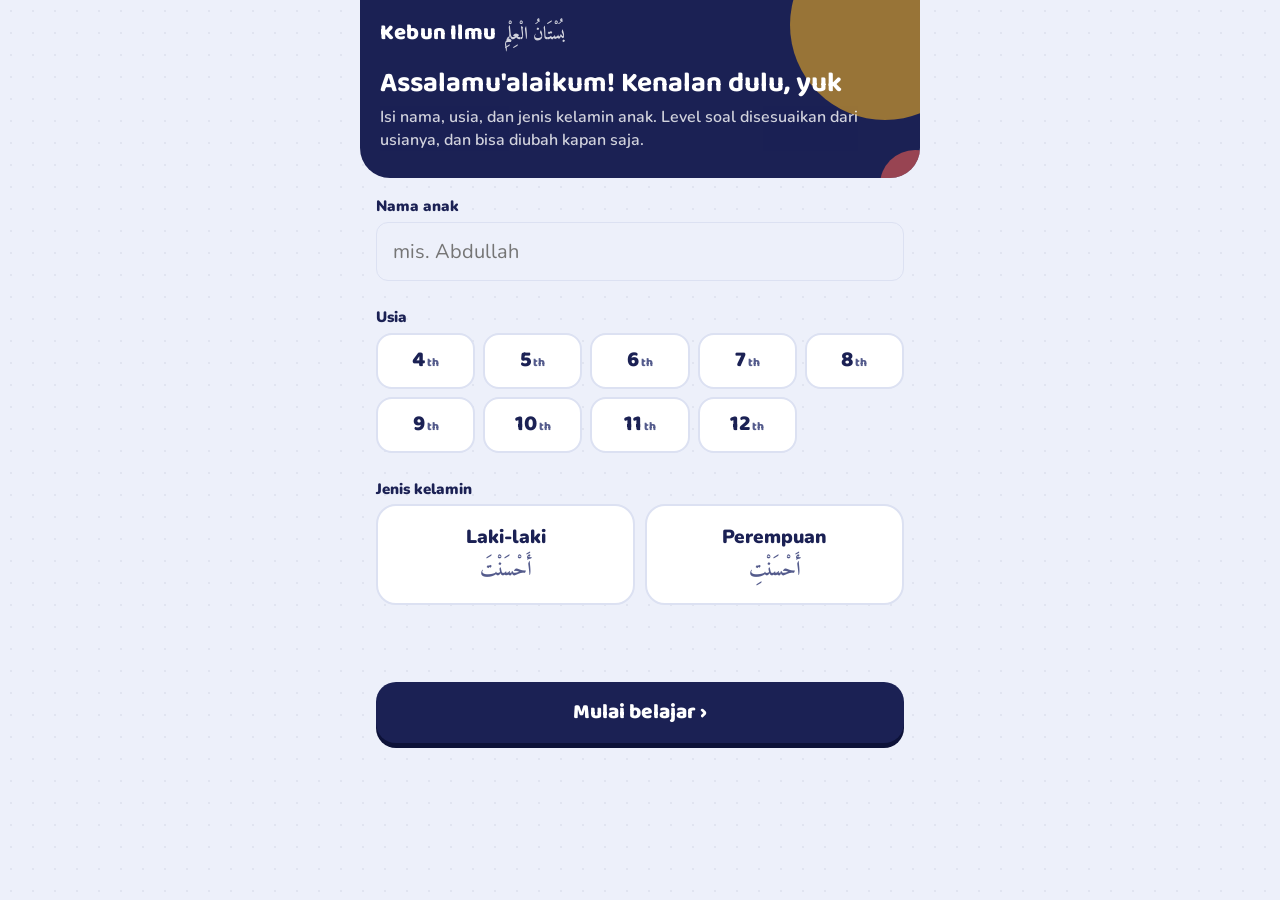
==== index.html @ b8f5695a "Panduan pasang aplikasi untuk pengunjung baru + tombol di beranda Co-Authored-By: Claude Opus 5.5 <n" ====
<!DOCTYPE html>
<html lang="id">
<head>
<meta charset="utf-8">
<meta name="viewport" content="width=device-width, initial-scale=1, viewport-fit=cover">
<title>Kebun Ilmu</title>
<meta name="theme-color" content="#1B2154">
<meta name="apple-mobile-web-app-capable" content="yes">
<meta name="mobile-web-app-capable" content="yes">
<meta name="apple-mobile-web-app-status-bar-style" content="black-translucent">
<meta name="apple-mobile-web-app-title" content="Kebun Ilmu">
<link rel="manifest" href="manifest.webmanifest">
<link rel="apple-touch-icon" href="icons/apple-touch-icon.png">
<link rel="icon" type="image/png" href="icons/icon-192.png">
<link rel="preconnect" href="https://fonts.googleapis.com">
<link rel="preconnect" href="https://fonts.gstatic.com" crossorigin>
<link href="https://fonts.googleapis.com/css2?family=Baloo+2:wght@600;700;800&family=Nunito:wght@500;700;800;900&display=swap" rel="stylesheet">
<link rel="preload" href="fonts/Amiri-Regular.ttf" as="font" type="font/ttf" crossorigin>
<link rel="preload" href="fonts/Amiri-Bold.ttf" as="font" type="font/ttf" crossorigin>
<style>@font-face{font-family:'Amiri';src:url('fonts/Amiri-Regular.ttf') format('truetype');font-weight:400;font-style:normal;font-display:swap}
@font-face{font-family:'Amiri';src:url('fonts/Amiri-Bold.ttf') format('truetype');font-weight:700;font-style:normal;font-display:swap}</style>
<style>

/* Arah desain: papan main malam-biru dengan kartu modul berwarna tegas; rapi, berani, tidak kekanak-kanakan berlebihan. */
:root {
  --ink: #1B2154;
  --ink-2: #545B8C;
  --bg: #EDF0FA;
  --card: #FFFFFF;
  --line: #DCE1F2;
  --sun: #FFB81F;
  --coral: #FF6150;
  --sky: #2B7BEF;
  --violet: #6F55F2;
  --pink: #EC4B8C;
  --orange: #FF8A2A;
  --navy: #2C347A;
  --ok: #2B7BEF;
  --ok-bg: #E4EEFF;
  --no: #FF6150;
  --no-bg: #FFE9E6;
  --display: 'Baloo 2', 'Nunito', system-ui, -apple-system, 'Segoe UI', sans-serif;
  --body: 'Nunito', system-ui, -apple-system, 'Segoe UI', sans-serif;
  --arab: 'Amiri', 'Traditional Arabic', 'Scheherazade New', serif;
  color-scheme: light;
}
* { box-sizing: border-box; -webkit-tap-highlight-color: transparent; }
html, body { height: 100%; margin: 0; }
body {
  background: var(--bg);
  background-image: radial-gradient(rgba(27,33,84,.06) 1.2px, transparent 1.2px);
  background-size: 22px 22px;
  color: var(--ink); font-family: var(--body); font-size: 16px; line-height: 1.45;
}
button { font: inherit; color: inherit; cursor: pointer; border: 0; background: none; }
button:focus-visible, input:focus-visible, select:focus-visible, textarea:focus-visible { outline: 3px solid var(--sun); outline-offset: 2px; }
.ar { font-family: var(--arab); direction: rtl; unicode-bidi: isolate; }
#app { max-width: 560px; margin: 0 auto; min-height: 100%; padding-bottom: calc(28px + env(safe-area-inset-bottom)); }
h1, h2, h3 { font-family: var(--display); line-height: 1.1; margin: 0; text-wrap: balance; }

/* ---------- Top / home ---------- */
.top {
  position: relative; overflow: hidden; color: #fff;
  background: var(--ink); border-radius: 0 0 30px 30px;
  padding: calc(18px + env(safe-area-inset-top)) 20px 22px;
}
.top::before, .top::after { content: ''; position: absolute; border-radius: 50%; pointer-events: none; }
.top::before { width: 190px; height: 190px; right: -60px; top: -70px; background: var(--sun); opacity: .95; }
.top::after { width: 90px; height: 90px; right: 92px; top: 58px; background: var(--coral); opacity: .9; }
.top > * { position: relative; z-index: 1; }
.brand { display: flex; align-items: center; justify-content: space-between; gap: 12px; }
.brand-name { font-family: var(--display); font-weight: 800; font-size: 22px; letter-spacing: .2px; display: flex; align-items: baseline; gap: 8px; }
.brand-name .ar { font-size: 18px; font-weight: 700; opacity: .8; }
.icon-btn { width: 42px; height: 42px; border-radius: 14px; background: rgba(255,255,255,.14); display: grid; place-items: center; font-size: 20px; }
.hello { margin-top: 18px; display: flex; align-items: flex-end; justify-content: space-between; gap: 12px; }
.hello small { display: block; font-weight: 700; opacity: .75; font-size: 14px; }
.hello .who { font-family: var(--display); font-weight: 800; font-size: 30px; display: flex; align-items: center; gap: 8px; text-align: left; }
.hello .who span.chev { font-size: 16px; opacity: .6; }
.cups { background: #fff; color: var(--ink); border-radius: 18px; padding: 8px 14px; font-family: var(--display); font-weight: 800; font-size: 22px; display: flex; align-items: center; gap: 6px; box-shadow: 0 4px 0 rgba(0,0,0,.18); font-variant-numeric: tabular-nums; }

.section { padding: 18px 16px 0; }
.section-h { display: flex; justify-content: space-between; align-items: baseline; margin: 0 4px 10px; }
.section-h h2 { font-size: 20px; }
.section-h small { color: var(--ink-2); font-weight: 700; }

.levels { display: grid; grid-template-columns: repeat(5, 1fr); gap: 6px; background: var(--card); padding: 6px; border-radius: 20px; border: 1px solid var(--line); }
.lv { border-radius: 15px; padding: 8px 2px 7px; text-align: center; color: var(--ink-2); }
.lv b { display: block; font-family: var(--display); font-size: 22px; line-height: 1; color: var(--ink); }
.lv span { font-size: 10.5px; font-weight: 800; line-height: 1.15; display: block; margin-top: 3px; }
.lv[aria-pressed="true"] { background: var(--ink); color: #fff; box-shadow: 0 3px 0 #0d1238; }
.lv[aria-pressed="true"] b { color: var(--sun); }
.lv:disabled { opacity: .45; cursor: not-allowed; }
.lv-note { margin: 8px 6px 0; font-size: 13.5px; color: var(--ink-2); font-weight: 700; }

.mods { display: grid; grid-template-columns: 1fr 1fr; gap: 12px; }
.mod {
  position: relative; overflow: hidden; text-align: left; color: #fff;
  border-radius: 24px; padding: 14px 14px 13px; min-height: 152px;
  display: flex; flex-direction: column; justify-content: space-between; gap: 10px;
  background: var(--c); box-shadow: 0 5px 0 var(--cd);
  transition: transform .12s ease;
}
.mod:active { transform: translateY(3px); box-shadow: 0 2px 0 var(--cd); }
.mod::after { content: ''; position: absolute; width: 120px; height: 120px; border-radius: 50%; right: -42px; bottom: -48px; background: rgba(255,255,255,.13); }
.mod.wide { grid-column: 1 / -1; min-height: 120px; flex-direction: row; align-items: center; }
.glyph { width: 54px; height: 54px; border-radius: 17px; background: rgba(255,255,255,.2); display: grid; place-items: center; font-family: var(--display); font-weight: 800; font-size: 22px; flex: none; }
.glyph.ar { font-family: var(--arab); font-size: 26px; font-weight: 700; padding-top: 4px; }
.dots4 { display: grid; grid-template-columns: 1fr 1fr; gap: 4px; }
.dots4 i { width: 14px; height: 14px; border-radius: 50%; display: block; border: 2px solid rgba(255,255,255,.9); }
.mod h3 { font-size: 20px; }
.mod .sub { font-family: var(--arab); font-size: 17px; opacity: .9; direction: rtl; text-align: left; margin-top: 1px; }
.mod .meta { font-size: 12.5px; font-weight: 800; opacity: .9; margin-top: 4px; }
.mod.dark { color: var(--ink); }
.mod.dark .glyph { background: rgba(27,33,84,.12); }
.mod.dark::after { background: rgba(255,255,255,.25); }

/* ---------- Module page ---------- */
.band { color: #fff; background: var(--c); border-radius: 0 0 30px 30px; padding: calc(14px + env(safe-area-inset-top)) 16px 18px; position: relative; overflow: hidden; }
.band.dark { color: var(--ink); }
.band::after { content: ''; position: absolute; width: 170px; height: 170px; border-radius: 50%; right: -50px; top: -60px; background: rgba(255,255,255,.16); }
.band > * { position: relative; z-index: 1; }
.band-row { display: flex; align-items: center; gap: 12px; }
.back { width: 42px; height: 42px; border-radius: 14px; background: rgba(255,255,255,.22); font-size: 22px; display: grid; place-items: center; font-weight: 900; }
.band h1 { font-size: 28px; }
.band .ar { font-size: 20px; opacity: .9; }
.chip { display: inline-flex; align-items: center; gap: 6px; padding: 5px 11px; border-radius: 99px; background: rgba(255,255,255,.22); font-weight: 800; font-size: 13px; margin-top: 10px; }

.tabs { display: grid; grid-template-columns: 1fr 1fr; gap: 6px; background: var(--card); border: 1px solid var(--line); border-radius: 18px; padding: 5px; margin: 16px 16px 0; }
.tabs.three { grid-template-columns: repeat(3, 1fr); margin: 0 0 12px; }
.tab { padding: 10px; border-radius: 13px; font-weight: 900; color: var(--ink-2); font-size: 15px; }
.tab[aria-selected="true"] { background: var(--ink); color: #fff; }
.tabs.three .tab { font-size: 13px; padding: 9px 4px; }

/* challenge path */
.path { position: relative; padding: 18px 16px 6px; display: flex; flex-direction: column; gap: 4px; }
.node-row { display: flex; }
.node-row:nth-child(odd) { justify-content: flex-start; padding-left: 14%; }
.node-row:nth-child(even) { justify-content: flex-end; padding-right: 14%; }
.node { display: flex; flex-direction: column; align-items: center; gap: 4px; width: 128px; }
.node .disc {
  width: 84px; height: 84px; border-radius: 50%; display: grid; place-items: center;
  background: var(--c); color: #fff; font-family: var(--display); font-weight: 800; font-size: 32px;
  box-shadow: 0 6px 0 var(--cd), inset 0 -6px 0 rgba(0,0,0,.08);
}
.node.done .disc { background: var(--sun); color: var(--ink); box-shadow: 0 6px 0 #C98A00; }
.node.lock .disc { background: #CBD1E6; box-shadow: 0 6px 0 #A9B0CB; color: #fff; font-size: 26px; }
.node .lbl { font-weight: 900; font-size: 14px; }
.node .st { font-size: 15px; letter-spacing: 1px; color: #C9CFE3; }
.node .st b { color: var(--sun); font-weight: 400; }
.node:not(.lock):active .disc { transform: translateY(4px); box-shadow: 0 2px 0 var(--cd); }

/* learn cards */
.learn { padding: 16px; display: grid; gap: 12px; }
.lcard { background: var(--card); border: 1px solid var(--line); border-radius: 22px; padding: 16px; }
.lcard h3 { font-size: 19px; display: flex; justify-content: space-between; gap: 10px; align-items: baseline; }
.lcard h3 .ar { font-size: 20px; color: var(--ink-2); font-weight: 700; }
.lcard p { margin: 8px 0 0; color: #343B6E; }
.ex { display: grid; gap: 8px; margin-top: 12px; }
.ex-row { display: flex; align-items: center; gap: 12px; background: var(--bg); border-radius: 14px; padding: 8px 12px; }
.ex-row .ar { font-size: 26px; min-width: 96px; text-align: center; line-height: 1.5; }
.ex-row span { font-size: 14px; font-weight: 700; color: #343B6E; }
.wgrid { display: grid; grid-template-columns: repeat(auto-fill, minmax(150px, 1fr)); gap: 10px; }
.wcard { background: var(--card); border: 1px solid var(--line); border-radius: 18px; padding: 12px; text-align: center; display: grid; gap: 2px; }
.wcard .em { font-size: 34px; line-height: 1.2; }
.wcard .ar { font-size: 28px; line-height: 1.5; }
.wcard .lt { font-size: 13px; color: var(--ink-2); font-weight: 700; font-style: italic; }
.wcard .id { font-weight: 800; }
.alpha { display: grid; grid-template-columns: repeat(6, 1fr); gap: 8px; }
.alpha button { aspect-ratio: 1; border-radius: 16px; background: var(--card); border: 1px solid var(--line); font-family: var(--display); font-weight: 800; font-size: 26px; box-shadow: 0 3px 0 var(--line); }
.alpha button small { display: block; font-size: 14px; color: var(--ink-2); margin-top: -8px; }
.swgrid { display: grid; grid-template-columns: repeat(auto-fill, minmax(100px, 1fr)); gap: 10px; }
.sw { background: var(--card); border: 1px solid var(--line); border-radius: 18px; padding: 10px; text-align: center; }
.sw i { display: block; height: 52px; border-radius: 12px; border: 1px solid rgba(0,0,0,.12); margin-bottom: 6px; }
.sw b { display: block; font-size: 14px; }
.sw .ar { font-size: 20px; display: block; }
.times { display: flex; flex-wrap: wrap; gap: 6px; margin-bottom: 12px; }
.times button { width: 44px; height: 44px; border-radius: 12px; background: var(--card); border: 1px solid var(--line); font-weight: 900; }
.times button[aria-pressed="true"] { background: var(--ink); color: #fff; }
.ttable { display: grid; grid-template-columns: 1fr 1fr; gap: 8px; font-family: var(--display); font-weight: 700; font-size: 20px; font-variant-numeric: tabular-nums; }
.ttable div { background: var(--card); border: 1px solid var(--line); border-radius: 14px; padding: 8px 12px; }
.doa { background: var(--card); border: 1px solid var(--line); border-radius: 22px; padding: 16px; }
.doa-h { display: flex; justify-content: space-between; align-items: center; gap: 10px; }
.doa-h b { font-family: var(--display); font-size: 18px; }
.doa-h .kali { background: var(--ink); color: var(--sun); border-radius: 99px; padding: 2px 10px; font-weight: 900; font-size: 13px; white-space: nowrap; }
.doa .ar { font-size: 27px; line-height: 1.9; margin: 10px 0 6px; text-align: right; }
.doa p { margin: 0; color: #343B6E; font-size: 14.5px; }
.say { width: 38px; height: 38px; border-radius: 12px; background: var(--bg); font-size: 18px; flex: none; }

/* ---------- Play ---------- */
.play { min-height: 100%; display: flex; flex-direction: column; padding: calc(12px + env(safe-area-inset-top)) 16px 20px; gap: 14px; }
.playbar { display: flex; align-items: center; gap: 10px; }
.x { width: 40px; height: 40px; border-radius: 13px; background: var(--card); border: 1px solid var(--line); font-weight: 900; font-size: 18px; flex: none; }
.prog { flex: 1; display: flex; gap: 4px; }
.prog i { flex: 1; height: 12px; border-radius: 99px; background: #D5DBEE; }
.prog i.ok { background: var(--sky); }
.prog i.no { background: var(--coral); }
.prog i.now { background: var(--ink); }
.pcups { font-family: var(--display); font-weight: 800; font-size: 19px; display: flex; gap: 4px; align-items: center; font-variant-numeric: tabular-nums; }
.qcard { background: var(--card); border-radius: 28px; border: 1px solid var(--line); padding: 20px 16px 22px; text-align: center; box-shadow: 0 6px 0 var(--line); position: relative; }
.qlabel { font-weight: 900; color: var(--ink-2); font-size: 15px; letter-spacing: .2px; }
.qtext { font-family: var(--display); font-weight: 700; font-size: 23px; margin-top: 6px; text-wrap: balance; line-height: 1.25; }
.qemoji { font-size: 76px; line-height: 1.15; margin-top: 4px; }
.qemoji.row { font-size: 40px; letter-spacing: 2px; line-height: 1.35; word-break: break-word; }
.qar { font-family: var(--arab); direction: rtl; font-size: 40px; line-height: 1.75; margin-top: 4px; }
.qar.long { font-size: 28px; line-height: 1.95; }
.qar mark { background: #FFE6A3; color: inherit; border-radius: 8px; padding: 0 6px; }
.qsub { color: var(--ink-2); font-weight: 800; font-style: italic; }
.qbig { font-family: var(--display); font-weight: 800; font-size: 46px; line-height: 1.1; margin-top: 6px; font-variant-numeric: tabular-nums; }
.blank { display: inline-block; min-width: 64px; border-bottom: 4px dashed var(--sky); color: var(--sky); margin: 0 4px; line-height: 1; }
.swatch-big { width: 120px; height: 120px; border-radius: 30px; margin: 10px auto 0; border: 1px solid rgba(0,0,0,.15); box-shadow: inset 0 -8px 0 rgba(0,0,0,.08); }
.mix { display: flex; align-items: center; justify-content: center; gap: 10px; margin-top: 10px; font-family: var(--display); font-weight: 800; font-size: 34px; }
.mix i { width: 74px; height: 74px; border-radius: 22px; display: block; border: 1px solid rgba(0,0,0,.15); }
.speak { position: absolute; top: 12px; right: 12px; width: 44px; height: 44px; border-radius: 14px; background: var(--ok-bg); font-size: 20px; }

.answers { display: grid; grid-template-columns: 1fr 1fr; gap: 10px; }
.answers.one { grid-template-columns: 1fr; }
.opt {
  background: var(--card); border: 2px solid var(--line); border-radius: 20px; padding: 14px 10px; min-height: 66px;
  font-weight: 900; font-size: 18px; box-shadow: 0 4px 0 var(--line); line-height: 1.25;
  transition: transform .08s ease;
}
.opt:active:not(:disabled) { transform: translateY(3px); box-shadow: 0 1px 0 var(--line); }
.opt.ar { font-family: var(--arab); font-weight: 700; font-size: 27px; padding: 8px 10px; line-height: 1.7; }
.opt.ar.long { font-size: 21px; }
.opt .osub { display: block; font-family: var(--body); font-size: 13px; color: var(--ink-2); font-style: italic; direction: ltr; font-weight: 700; }
.opt.emo { font-size: 46px; padding: 10px; }
.opt.big { font-family: var(--display); font-size: 30px; font-weight: 800; }
.opt.letter { font-family: var(--display); font-size: 38px; font-weight: 800; }
.opt.swatch { min-height: 92px; border-width: 3px; }
.opt.right { border-color: var(--ok); background: var(--ok-bg); box-shadow: 0 4px 0 var(--ok); }
.opt.wrong { border-color: var(--no); background: var(--no-bg); box-shadow: 0 4px 0 var(--no); animation: shake .35s; }
.opt.swatch.right { box-shadow: 0 0 0 4px var(--ok-bg), 0 4px 0 var(--ok); }
.opt.swatch.wrong { box-shadow: 0 0 0 4px var(--no-bg), 0 4px 0 var(--no); }
.opt:disabled { cursor: default; }
.tf { display: grid; grid-template-columns: 1fr 1fr; gap: 12px; }
.tfb { border-radius: 24px; padding: 18px 10px; font-family: var(--display); font-weight: 800; font-size: 24px; color: #fff; display: grid; gap: 2px; justify-items: center; }
.tfb span { font-size: 38px; line-height: 1; }
.tfb.yes { background: var(--sky); box-shadow: 0 6px 0 #1757B5; }
.tfb.nope { background: var(--coral); box-shadow: 0 6px 0 #C93A2C; }
.tfb:active:not(:disabled) { transform: translateY(4px); box-shadow: none; }
.tfb.dim { opacity: .35; }

.boxes { display: flex; justify-content: center; gap: 6px; flex-wrap: wrap; margin-top: 14px; }
.box { width: 46px; height: 56px; border-radius: 14px; display: grid; place-items: center; font-family: var(--display); font-weight: 800; font-size: 30px; background: var(--bg); border: 2px solid var(--line); }
.box.blank-b { background: #fff; border: 3px dashed var(--sky); color: var(--sky); }
.box.filled { border-style: solid; background: var(--ok-bg); }
.box.okb { background: var(--ok-bg); border: 3px solid var(--ok); color: var(--ink); }
.box.nob { background: var(--no-bg); border: 3px solid var(--no); color: var(--ink); }
.pool { display: flex; flex-wrap: wrap; justify-content: center; gap: 10px; }
.tile { width: 58px; height: 62px; border-radius: 18px; background: var(--card); border: 2px solid var(--line); box-shadow: 0 4px 0 var(--line); font-family: var(--display); font-weight: 800; font-size: 30px; }
.tile:disabled { opacity: .25; box-shadow: none; transform: translateY(4px); }
.undo { margin: 4px auto 0; display: block; font-weight: 900; color: var(--ink-2); padding: 8px 14px; }
.box-small .box { width: 38px; height: 48px; font-size: 25px; }

/* feedback sheet */
#sheet { position: fixed; inset: 0; pointer-events: none; z-index: 20; display: flex; align-items: flex-end; justify-content: center; }
#sheet.on { pointer-events: auto; background: rgba(27,33,84,.28); }
.fb { width: 100%; max-width: 560px; border-radius: 30px 30px 0 0; padding: 22px 20px calc(20px + env(safe-area-inset-bottom)); text-align: center; animation: up .22s ease-out; }
.fb.ok { background: #fff; border-top: 6px solid var(--sky); }
.fb.no { background: #fff; border-top: 6px solid var(--coral); }
.fb-icons { display: flex; justify-content: center; gap: 14px; font-size: 64px; line-height: 1; height: 72px; }
.fb-icons span { display: inline-block; animation: pop .5s cubic-bezier(.3,1.6,.5,1) both; }
.fb-icons span + span { animation-delay: .1s; }
.fb-t { font-family: var(--display); font-weight: 800; font-size: 28px; margin-top: 8px; }
.fb.ok .fb-t { color: var(--sky); }
.fb.no .fb-t { color: var(--coral); }
.fb-s { font-weight: 800; color: var(--ink-2); margin-top: 2px; }
.fb-ans { margin: 10px auto 0; display: inline-block; background: var(--ok-bg); border-radius: 16px; padding: 8px 16px; font-weight: 900; font-size: 20px; }
.fb-ans.ar { font-family: var(--arab); font-size: 28px; line-height: 1.7; }
.fb-ans i.swc { display: inline-block; width: 26px; height: 26px; border-radius: 8px; vertical-align: middle; margin-right: 6px; border: 1px solid rgba(0,0,0,.15); }
.btn { display: block; width: 100%; border-radius: 20px; padding: 15px; font-family: var(--display); font-weight: 800; font-size: 21px; margin-top: 16px; }
.btn.primary { background: var(--ink); color: #fff; box-shadow: 0 5px 0 #0d1238; }
.btn.sun { background: var(--sun); color: var(--ink); box-shadow: 0 5px 0 #C98A00; }
.btn.ghost { background: var(--card); border: 2px solid var(--line); box-shadow: 0 4px 0 var(--line); }
.btn:active { transform: translateY(3px); box-shadow: none; }
.fb.list { max-height: 80vh; overflow: auto; text-align: left; }

/* result */
.result { padding: calc(30px + env(safe-area-inset-top)) 20px 20px; text-align: center; }
.trophy { font-size: 110px; line-height: 1; animation: pop .6s cubic-bezier(.3,1.6,.5,1) both; }
.result h1 { font-size: 34px; margin-top: 10px; }
.stars { font-size: 44px; letter-spacing: 6px; margin-top: 8px; color: #D2D7E8; }
.stars b { color: var(--sun); font-weight: 400; }
.rstats { display: grid; grid-template-columns: 1fr 1fr; gap: 10px; margin-top: 16px; }
.rstat { background: var(--card); border: 1px solid var(--line); border-radius: 20px; padding: 12px; }
.rstat b { display: block; font-family: var(--display); font-size: 32px; line-height: 1.1; font-variant-numeric: tabular-nums; }
.rstat span { font-weight: 800; color: var(--ink-2); font-size: 13.5px; }

/* parent */
.pin { padding: calc(30px + env(safe-area-inset-top)) 24px; text-align: center; }
.pin h1 { font-size: 28px; }
.pin p { color: var(--ink-2); font-weight: 700; margin: 6px 0 0; }
.pin-dots { display: flex; justify-content: center; gap: 14px; margin: 22px 0; }
.pin-dots i { width: 18px; height: 18px; border-radius: 50%; background: #D5DBEE; }
.pin-dots i.f { background: var(--ink); }
.pin-dots.err i { background: var(--coral); animation: shake .35s; }
.keypad { display: grid; grid-template-columns: repeat(3, 1fr); gap: 12px; max-width: 300px; margin: 0 auto; }
.keypad button { height: 64px; border-radius: 20px; background: var(--card); border: 1px solid var(--line); box-shadow: 0 4px 0 var(--line); font-family: var(--display); font-weight: 800; font-size: 26px; }
.panel { background: var(--card); border: 1px solid var(--line); border-radius: 22px; padding: 16px; margin: 0 16px 14px; }
.panel h2 { font-size: 19px; margin-bottom: 4px; }
.panel .hint { color: var(--ink-2); font-size: 14px; font-weight: 600; margin: 0 0 10px; }
.row { display: flex; align-items: center; gap: 10px; padding: 10px 0; border-top: 1px solid var(--line); flex-wrap: wrap; }
.row:first-of-type { border-top: 0; }
.row .grow { flex: 1; min-width: 120px; }
.field { display: grid; gap: 4px; margin-bottom: 10px; }
.field label { font-weight: 800; font-size: 14px; }
input[type="text"], input[type="password"], select, textarea {
  width: 100%; font: inherit; color: var(--ink); background: var(--bg); border: 1.5px solid var(--line); border-radius: 12px; padding: 10px 12px;
}
textarea { min-height: 80px; resize: vertical; }
textarea.ar, input.ar { font-family: var(--arab); font-size: 22px; line-height: 1.7; }
.switch { display: flex; align-items: center; justify-content: space-between; gap: 12px; padding: 10px 0; border-top: 1px solid var(--line); font-weight: 800; }
.switch:first-of-type { border-top: 0; }
.switch input { width: 22px; height: 22px; accent-color: var(--ink); }
.sbtn { border-radius: 12px; padding: 9px 14px; font-weight: 900; background: var(--ink); color: #fff; font-size: 14px; }
.sbtn.light { background: var(--bg); color: var(--ink); border: 1px solid var(--line); }
.sbtn.danger { background: var(--no-bg); color: #B4271A; }
.seg { display: flex; gap: 6px; }
.seg button { padding: 8px 12px; border-radius: 12px; background: var(--bg); border: 1px solid var(--line); font-weight: 900; }
.seg button[aria-pressed="true"] { background: var(--ink); color: #fff; }
.ptable { width: 100%; border-collapse: collapse; font-size: 14px; }
.ptable th, .ptable td { text-align: left; padding: 7px 4px; border-top: 1px solid var(--line); }
.ptable th { font-size: 12.5px; color: var(--ink-2); }
.ptable td.n { text-align: right; font-variant-numeric: tabular-nums; font-weight: 800; }
.tag { font-size: 11.5px; font-weight: 900; padding: 2px 8px; border-radius: 99px; background: #FFF1CC; color: #7A5300; }
.toast { position: fixed; left: 50%; bottom: calc(24px + env(safe-area-inset-bottom)); transform: translateX(-50%); background: var(--ink); color: #fff; padding: 10px 18px; border-radius: 99px; font-weight: 800; z-index: 30; animation: up .2s ease-out; }
.empty { text-align: center; color: var(--ink-2); font-weight: 700; padding: 30px 16px; }
.plist { display: grid; gap: 8px; margin-top: 12px; }
.plist button { display: flex; justify-content: space-between; align-items: center; padding: 14px 16px; border-radius: 18px; background: var(--bg); font-weight: 900; font-size: 18px; }
.plist button[aria-current="true"] { background: var(--ink); color: #fff; }

@keyframes pop { 0% { transform: scale(.2); opacity: 0; } 100% { transform: scale(1); opacity: 1; } }
@keyframes up { from { transform: translateY(40px); opacity: 0; } to { transform: none; opacity: 1; } }
@keyframes shake { 0%,100% { transform: none; } 25% { transform: translateX(-6px); } 75% { transform: translateX(6px); } }
@media (prefers-reduced-motion: reduce) { *, *::before, *::after { animation: none !important; transition: none !important; } }
@media (min-width: 480px) { .mod { min-height: 168px; } }

/* ---------- v2 additions ---------- */
.chips { display: flex; gap: 8px; overflow-x: auto; padding: 14px 16px 2px; scrollbar-width: none; }
.chips::-webkit-scrollbar { display: none; }
.chip-b { flex: none; padding: 9px 14px; border-radius: 99px; background: var(--card); border: 1.5px solid var(--line); font-weight: 900; font-size: 14px; color: var(--ink-2); white-space: nowrap; }
.chip-b[aria-pressed="true"] { background: var(--ink); border-color: var(--ink); color: #fff; }
.learn-h { display: flex; align-items: center; justify-content: space-between; gap: 10px; }
.learn-h h3 { font-size: 19px; }
.fc-btn { flex: none; border-radius: 14px; padding: 9px 13px; font-weight: 900; font-size: 14px; background: var(--sun); color: var(--ink); box-shadow: 0 3px 0 #C98A00; }
.count-note { color: var(--ink-2); font-weight: 800; font-size: 13px; margin-top: 2px; }
.node .topic { font-size: 12.5px; font-weight: 800; color: var(--ink-2); margin-top: -2px; text-align: center; line-height: 1.2; max-width: 128px; }
.syl { display: grid; grid-template-columns: repeat(5, 1fr); gap: 6px; }
.syl button { padding: 10px 0; border-radius: 12px; background: var(--bg); font-family: var(--display); font-weight: 800; font-size: 19px; }
.syl .head { background: var(--ink); color: #fff; }
.tip { background: var(--bg); border-radius: 16px; padding: 12px 14px; margin-top: 10px; font-weight: 700; color: #343B6E; }
.tip b { color: var(--ink); }
.calc { font-family: var(--display); font-weight: 700; font-size: 22px; line-height: 1.25; font-variant-numeric: tabular-nums; text-align: right; display: inline-block; background: var(--card); border: 1px solid var(--line); border-radius: 14px; padding: 8px 14px; margin-top: 8px; }
.calc hr { border: 0; border-top: 2px solid var(--ink); margin: 2px 0; }
.qlist { display: grid; gap: 10px; padding: 16px; }
.qitem { display: flex; align-items: center; gap: 12px; background: var(--card); border: 1px solid var(--line); border-radius: 20px; padding: 12px 14px; text-align: left; width: 100%; }
.qnum { width: 44px; height: 44px; flex: none; border-radius: 14px; background: var(--q, #9C2A4A); color: #fff; display: grid; place-items: center; font-family: var(--display); font-weight: 800; font-size: 18px; }
.qitem .grow { flex: 1; min-width: 0; }
.qitem b { font-family: var(--display); font-size: 18px; display: block; line-height: 1.15; }
.qitem small { color: var(--ink-2); font-weight: 700; }
.qitem .ar { font-size: 24px; flex: none; }
.qitem.off { opacity: .45; }
.qsec { font-weight: 900; color: var(--ink-2); font-size: 13px; letter-spacing: .4px; text-transform: uppercase; margin: 6px 4px 0; }
.mushaf { font-family: var(--arab); direction: rtl; text-align: justify; text-align-last: center; font-size: 27px; line-height: 2.15; margin-top: 10px; }
.mushaf .an { font-size: 22px; color: #9C2A4A; margin: 0 2px; }
.mushaf-note { margin-top: 10px; background: #FFF1CC; color: #6B4A00; border-radius: 14px; padding: 8px 12px; font-weight: 800; font-size: 13.5px; }
.fc-wrap { perspective: 1200px; margin-top: 12px; }
.fc { position: relative; height: 270px; transition: transform .45s ease; transform-style: preserve-3d; cursor: pointer; }
.fc.flip { transform: rotateY(180deg); }
.fc > div { position: absolute; inset: 0; backface-visibility: hidden; -webkit-backface-visibility: hidden; border-radius: 26px; display: grid; place-items: center; text-align: center; padding: 18px; }
.fc .front { background: var(--ink); color: #fff; }
.fc .back { background: var(--sun); color: var(--ink); transform: rotateY(180deg); }
.fc .big-ar { font-family: var(--arab); font-size: 46px; line-height: 1.6; direction: rtl; }
.fc .big-em { font-size: 80px; line-height: 1.1; }
.fc .big-tx { font-family: var(--display); font-weight: 800; font-size: 34px; line-height: 1.15; }
.fc .sm { font-weight: 800; opacity: .8; margin-top: 6px; font-size: 16px; }
.fc-nav { display: grid; grid-template-columns: 1fr auto 1fr; gap: 10px; align-items: center; margin-top: 14px; }
.fc-nav .btn { margin: 0; padding: 12px; font-size: 18px; }
.fc-count { font-weight: 900; color: var(--ink-2); font-variant-numeric: tabular-nums; }
.fc-hint { text-align: center; font-weight: 800; color: var(--ink-2); font-size: 13px; margin-top: 8px; }
.story { text-align: left; font-size: 17px; line-height: 1.6; background: var(--bg); border-radius: 16px; padding: 12px 14px; margin-top: 8px; font-weight: 600; }
.story b { display: block; font-family: var(--display); font-size: 18px; margin-bottom: 4px; }
.frac { display: inline-flex; flex-direction: column; align-items: center; vertical-align: middle; line-height: 1; margin: 0 4px; }
.frac i { font-style: normal; }
.frac i:first-child { border-bottom: 3px solid currentColor; padding: 0 4px 2px; }
.frac i:last-child { padding-top: 2px; }
.parent-q { margin-top: 6px; display: flex; gap: 8px; align-items: center; flex-wrap: wrap; font-size: 13.5px; font-weight: 800; color: var(--ink-2); }
.parent-q select { width: auto; flex: 1; min-width: 180px; padding: 8px 10px; }

/* ---------- v3: audio, perpustakaan, polesan ---------- */
.big-play { display: inline-flex; align-items: center; gap: 10px; margin: 10px auto 4px; padding: 10px 20px 10px 10px; border-radius: 99px; background: #9C2A4A; color: #fff; font-family: var(--display); font-weight: 800; font-size: 19px; box-shadow: 0 5px 0 #6E1530; }
.big-play .pi { width: 46px; height: 46px; border-radius: 50%; background: #fff; color: #9C2A4A; display: grid; place-items: center; font-size: 20px; padding-left: 3px; }
.big-play.playing .pi, .opt-play.playing { animation: pulse 1s ease-in-out infinite; }
.big-play.playing .pi::before { content: ''; }
.big-play.wide { display: flex; width: 100%; justify-content: center; margin-top: 14px; }
.opt-row { display: flex; gap: 10px; align-items: stretch; }
.opt-row .opt { flex: 1; }
.opt-play { flex: none; width: 58px; border-radius: 18px; background: #9C2A4A; color: #fff; font-size: 22px; box-shadow: 0 4px 0 #6E1530; padding-left: 3px; }
.opt-play.off { background: transparent; box-shadow: none; }
.opt-play.playing { background: var(--sun); color: var(--ink); box-shadow: 0 4px 0 #C98A00; }
.play-hint { text-align: center; color: var(--ink-2); font-weight: 800; font-size: 13.5px; margin: 0; }
@keyframes pulse { 0%,100% { transform: scale(1); } 50% { transform: scale(1.08); } }
.fb-ar { font-family: var(--arab); font-size: 40px; line-height: 1.5; color: var(--ink); margin-top: 4px; direction: rtl; }
.fb.ok .fb-ar + .fb-t { margin-top: 0; font-size: 24px; }
.confetti { position: fixed; inset: 0; pointer-events: none; z-index: 40; overflow: hidden; }
.confetti i { position: absolute; top: -12px; width: 9px; height: 14px; border-radius: 3px; animation: fall 1.6s cubic-bezier(.25,.6,.4,1) forwards; }
@keyframes fall { to { transform: translate(var(--dx), 105vh) rotate(var(--rot)); opacity: .9; } }
.qcard { background: linear-gradient(180deg, #FFFFFF 0%, #FBFCFF 100%); }
.qcard::before { content: ''; position: absolute; left: 24px; right: 24px; top: -1px; height: 5px; border-radius: 0 0 6px 6px; background: var(--sun); }
.mod-body { position: relative; z-index: 1; min-width: 0; }
.mod .bar { height: 6px; border-radius: 99px; background: rgba(255,255,255,.28); margin-top: 8px; overflow: hidden; }
.mod.dark .bar { background: rgba(27,33,84,.15); }
.mod .bar i { display: block; height: 100%; background: #fff; border-radius: 99px; }
.mod.dark .bar i { background: var(--ink); }
.mod.lib { color: var(--ink); border: 1.5px solid var(--line); min-height: 96px; }
.mod.lib .glyph { background: var(--bg); font-size: 28px; }
.mod.lib::after { display: none; }
.tgt { display: inline-block; font-family: var(--body); font-size: 11px; font-weight: 900; color: #6B4A00; background: #FFE6A3; border-radius: 99px; padding: 1px 8px; vertical-align: middle; }
.mushaf .ayah.can { cursor: pointer; text-decoration: underline dotted rgba(156,42,74,.45); text-underline-offset: 10px; border-radius: 10px; }
.mushaf .ayah.playing { background: #FFE6A3; text-decoration: none; }
.book-card { display: flex; gap: 14px; align-items: center; background: var(--card); border: 1px solid var(--line); border-left: 6px solid var(--bk); border-radius: 22px; padding: 14px; }
.book-cover { width: 74px; height: 104px; object-fit: cover; border-radius: 10px; box-shadow: 0 4px 12px rgba(27,33,84,.18); flex: none; background: var(--bg); }
.book-cover.land { width: 110px; height: 62px; }
.book-card .grow { flex: 1; min-width: 0; display: grid; gap: 2px; }
.book-card b { font-family: var(--display); font-size: 19px; line-height: 1.15; }
.book-card small { color: var(--ink-2); font-weight: 700; }
.bk-k { font-size: 11.5px; font-weight: 900; color: var(--ink-2); text-transform: uppercase; letter-spacing: .4px; }
.book-open { justify-self: start; margin-top: 6px; border-radius: 12px; padding: 8px 14px; font-weight: 900; background: var(--ink); color: #fff; }
.book-link { margin-top: 10px; border-radius: 12px; padding: 8px 12px; font-weight: 900; background: var(--sun); color: var(--ink); }
.toc { display: grid; grid-template-columns: repeat(auto-fill, minmax(118px, 1fr)); gap: 6px; margin-top: 10px; }
.toc button { display: flex; justify-content: space-between; gap: 6px; align-items: center; padding: 8px 10px; border-radius: 12px; background: var(--bg); font-weight: 800; font-size: 14px; text-align: left; }
.toc button small { color: var(--ink-2); font-weight: 800; font-variant-numeric: tabular-nums; }
.band.slim { padding-bottom: 14px; }
.chips.sticky { position: sticky; top: 0; z-index: 5; background: var(--bg); padding-bottom: 10px; }
.pages { display: grid; gap: 12px; padding: 4px 12px 20px; }
.pages figure { margin: 0; background: #fff; border-radius: 10px; overflow: hidden; box-shadow: 0 2px 10px rgba(27,33,84,.12); scroll-margin-top: 64px; }
.pages img { display: block; width: 100%; height: auto; }
.pages figcaption { text-align: center; font-weight: 800; color: var(--ink-2); font-size: 12px; padding: 4px; background: var(--bg); }

/* ---------- v4 ---------- */
.home-foot { padding: 22px 16px 8px; text-align: center; }
.home-foot button { color: var(--ink-2); font-weight: 700; font-size: 14px; line-height: 1.4; }
.home-foot b { color: var(--ink); }
.home-foot span { font-size: 12.5px; }
.about-hero { background: var(--ink); color: #fff; border-radius: 26px; padding: 22px 18px; text-align: center; position: relative; overflow: hidden; }
.about-hero::after { content: ''; position: absolute; width: 160px; height: 160px; border-radius: 50%; background: var(--sun); right: -60px; top: -70px; opacity: .9; }
.about-hero > * { position: relative; z-index: 1; }
.ab-logo { width: 96px; height: 96px; margin: 0 auto 10px; border-radius: 28px; background: #fff; color: var(--ink); display: grid; place-items: center; align-content: center; line-height: 1.1; box-shadow: 0 6px 0 rgba(0,0,0,.25); }
.ab-logo .ar { font-size: 24px; font-weight: 700; }
.about-hero h2 { font-size: 30px; }
.about-hero p { opacity: .85; margin: 6px 0 0; font-weight: 600; }
.maker { text-align: center; border: 2px solid var(--sun); }
.mk-k { font-size: 12px; font-weight: 900; letter-spacing: .5px; text-transform: uppercase; color: var(--ink-2); }
.mk-name { font-family: var(--display); font-weight: 800; font-size: 28px; margin-top: 4px; }
.mk-role { font-weight: 800; color: #343B6E; }
.mk-ar { font-size: 24px; color: var(--ink-2); margin-top: 6px; }
.listen audio { width: 100%; margin-top: 10px; }
details.dh { border-top: 1px solid var(--line); padding: 8px 0; }
details.dh summary { display: flex; justify-content: space-between; align-items: center; cursor: pointer; font-size: 15px; padding: 6px 0; list-style: none; }
details.dh summary::-webkit-details-marker { display: none; }
details.dh summary span { font-weight: 900; color: var(--ink-2); font-size: 13px; background: var(--bg); padding: 3px 10px; border-radius: 99px; }
.dh-act { display: flex; gap: 8px; margin: 6px 0 8px; }
.dh-item { display: flex; gap: 10px; align-items: flex-start; padding: 8px 0; border-top: 1px dashed var(--line); }
.dh-item input { width: 22px; height: 22px; margin-top: 2px; accent-color: var(--ink); flex: none; }
.dh-item b { display: block; font-size: 14px; }
.dh-item .ar { display: block; font-size: 19px; line-height: 1.7; color: #343B6E; }

/* v5 perpustakaan */
.lib-h { margin: 10px 2px 2px; font-family: var(--display); font-size: 18px; color: var(--c); display: flex; align-items: center; gap: 8px; }
.lib-h::after { content: ''; flex: 1; height: 2px; background: var(--line); border-radius: 2px; }
.chips .chip-b { unicode-bidi: plaintext; }
.pages figure.strip { position: relative; }
.pg-mark { position: absolute; left: 0; right: 0; height: 0; scroll-margin-top: 70px; pointer-events: none; }
.pg-mark + .pg-mark, .pg-mark:not(:first-of-type) { border-top: 4px solid var(--bg); }
.pg-mark i { position: absolute; left: 8px; top: 8px; font-style: normal; font-size: 11px; font-weight: 900; color: #fff; background: rgba(27,33,84,.55); padding: 2px 8px; border-radius: 99px; }

/* v6 kenalan & layar penuh */
.setup-top { padding-bottom: 26px; }
.setup-h { font-family: var(--display); font-size: 28px; line-height: 1.15; margin: 18px 0 6px; }
.setup-p { opacity: .8; font-weight: 600; margin: 0; }
.setup { padding: 18px 16px 40px; display: grid; gap: 16px; max-width: 560px; margin: 0 auto; }
.setup .field > label { font-weight: 900; font-size: 15px; }
.setup input[type=text] { font-size: 20px; padding: 14px 16px; }
.age-grid { display: grid; grid-template-columns: repeat(5, 1fr); gap: 8px; }
.age-grid button { background: var(--card); border: 2px solid var(--line); border-radius: 16px; padding: 10px 0; font-family: var(--display); font-weight: 800; font-size: 22px; }
.age-grid small { font-size: 12px; margin-left: 2px; color: var(--ink-2); }
.age-grid button[aria-pressed=true], .jk-grid button[aria-pressed=true] { border-color: #2B7BEF; background: #EAF2FF; box-shadow: 0 0 0 3px rgba(43,123,239,.18); }
.jk-grid { display: grid; grid-template-columns: 1fr 1fr; gap: 10px; }
.jk-grid button { background: var(--card); border: 2px solid var(--line); border-radius: 20px; padding: 14px 8px; display: grid; justify-items: center; gap: 4px; font-weight: 900; font-size: 17px; }
.jk-grid button span { font-size: 40px; line-height: 1; }
.jk-grid small { font-size: 20px; color: var(--ink-2); }
.setup-err { color: #C62828; font-weight: 800; min-height: 1.2em; margin: 0; }
.plist .padd { justify-content: center; font-weight: 900; color: #2B7BEF; border: 2px dashed #B9CCF0; background: transparent; }
.brand-name { flex-wrap: wrap; row-gap: 0; white-space: nowrap; min-width: 0; }
.brand > span { flex-shrink: 0; }
@media (max-width: 420px) { .brand .icon-btn { width: 38px; height: 38px; font-size: 18px; border-radius: 12px; } .brand-name { font-size: 20px; } }
.praise-note { display: grid; gap: 4px; width: 100%; font-size: 13px; color: var(--ink-2); font-weight: 700; }
.praise-note div { display: flex; justify-content: space-between; gap: 8px; align-items: baseline; }
.praise-note .ar { font-size: 17px; color: var(--ink); }

/* v7 dukungan */
.dukung { display: flex; align-items: center; gap: 14px; text-decoration: none; color: var(--ink); background: #FFF6DE; border: 2px solid #FFD677; border-radius: 22px; padding: 14px 16px; }
.dukung .dk-ic { font-size: 30px; line-height: 1; }
.dukung .dk-t { flex: 1; display: grid; gap: 2px; }
.dukung b { font-family: var(--display); font-size: 19px; }
.dukung small { color: var(--ink-2); font-weight: 700; font-size: 13px; line-height: 1.35; }
.dukung .dk-go { font-size: 28px; font-weight: 800; color: #B7791F; }
.dukung.sm { margin-top: 6px; }

/* v8 tombol kembali yang jelas */
.band-row { flex-direction: column; align-items: flex-start; gap: 10px; }
button.back { width: auto; height: 44px; padding: 0 18px 0 12px; border-radius: 99px; background: #fff; color: var(--ink); font-family: var(--body); font-size: 17px; font-weight: 900; display: inline-flex; align-items: center; gap: 6px; box-shadow: 0 2px 0 rgba(0,0,0,.18); }
button.back b { font-size: 26px; line-height: 1; margin-top: -3px; }
.setup-top button.back { background: rgba(255,255,255,.95); }
.x.quit { width: auto; padding: 0 14px 0 10px; display: inline-flex; align-items: center; gap: 6px; font-size: 15px; height: 42px; border-radius: 99px; border: 2px solid var(--line); }
.x.quit b { font-size: 16px; }
.jk-grid button { font-size: 19px; padding: 18px 8px; }
.pin button.back { background: var(--card); border: 2px solid var(--line); box-shadow: none; }

/* v9 panduan pasang */
.inst-hero { display: flex; align-items: center; gap: 14px; }
.inst-hero img { border-radius: 18px; box-shadow: 0 4px 14px rgba(0,0,0,.25); }
.isteps { list-style: none; margin: 8px 0 0; padding: 0; display: grid; gap: 10px; }
.ist { display: grid; grid-template-columns: 30px 42px 1fr; align-items: center; gap: 10px; background: var(--bg); border-radius: 16px; padding: 10px 12px; }
.ist-n { width: 28px; height: 28px; border-radius: 50%; background: var(--ink); color: #fff; display: grid; place-items: center; font-weight: 900; font-size: 14px; }
.ist-ic { width: 42px; height: 42px; border-radius: 12px; background: #fff; border: 1px solid var(--line); display: grid; place-items: center; font-size: 20px; color: #2B7BEF; }
.ist-t { font-weight: 700; line-height: 1.4; font-size: 15.5px; }
.inst-note { background: #FFF6DE; border: 2px solid #FFD677; border-radius: 16px; padding: 12px 14px; font-weight: 700; font-size: 14.5px; margin: 0; }
.inst-more summary { font-weight: 900; cursor: pointer; padding: 8px 2px; color: var(--ink-2); }
.inst-more .lcard { margin-top: 10px; }
.btn.ghost { background: transparent; color: var(--ink); border: 2px solid var(--line); box-shadow: none; }
.inst-banner { width: 100%; display: flex; align-items: center; gap: 14px; text-align: left; background: #EAF2FF; border: 2px solid #B9D3FB; border-radius: 22px; padding: 14px 16px; color: var(--ink); }
.inst-banner .ib-ic { font-size: 28px; }
.inst-banner .ib-t { flex: 1; display: grid; gap: 2px; }
.inst-banner b { font-family: var(--display); font-size: 19px; }
.inst-banner small { color: var(--ink-2); font-weight: 700; font-size: 13px; }
.inst-banner .dk-go { color: #2B7BEF; font-size: 28px; font-weight: 800; }
.setup-top > * { position: relative; z-index: 1; }
.setup-top::after { top: 150px; right: -30px; width: 70px; height: 70px; opacity: .55; }
.setup-top::before { opacity: .55; }
</style>
</head>
<body>
<div id="app"></div>
<div id="sheet" aria-live="polite"></div>
<script src="data.js"></script>
<script src="data-bank.js"></script>
<script src="data-nahwu.js"></script>
<script src="data-quran.js"></script>
<script src="data-audio.js"></script>
<script src="data-buku.js"></script>
<script src="data-saku.js"></script>
<script>
/* ================= UTIL ================= */
const $ = s => document.querySelector(s);
const app = $('#app'), sheet = $('#sheet');
const esc = s => String(s ?? '').replace(/[&<>"']/g, c => ({ '&':'&amp;','<':'&lt;','>':'&gt;','"':'&quot;',"'":'&#39;' }[c]));
const rnd = n => Math.floor(Math.random() * n);
const ri = (a, b) => a + rnd(b - a + 1);
const pick = a => a[rnd(a.length)];
function shuffle(a) { a = a.slice(); for (let i = a.length - 1; i > 0; i--) { const j = rnd(i + 1); [a[i], a[j]] = [a[j], a[i]]; } return a; }
const sample = (a, n) => shuffle(a).slice(0, n);
const chance = p => Math.random() < p;
const cleanAr = t => t.replace(/[،؟.]/g, '');
const fmt = n => Number(n).toLocaleString('id-ID');
const arDigits = n => String(n).replace(/\d/g, d => '٠١٢٣٤٥٦٧٨٩'[d]);
const mark = s => s.replace('[', '<mark>').replace(']', '</mark>');
const unmark = s => s.replace(/[\[\]]/g, '');
function uniqBy(a, f) { const seen = new Set(); return a.filter(x => { const k = f(x); if (seen.has(k)) return false; seen.add(k); return true; }); }

/* ================= MERGED DATA ================= */
const ALL_COLORS = [...COLORS, ...COLORS2];
const COLOR = Object.fromEntries(ALL_COLORS.map(c => [c.id, c]));
const ALL_WORDS = uniqBy([...WORDS, ...WORDS2.map(w => [w[0], w[1]])], w => w[0]);
const ALL_KALIMAT = [...KALIMAT, ...KALIMAT2];
const ALL_DOA = [...DOA, ...DOA2];
const ALL_MUF = uniqBy(MUF, w => w[0] + w[1]);
const ALL_JAMAK = uniqBy([...JAMAK, ...JAMAK2], j => j[0]);
const ALL_LAWAN = uniqBy([...LAWAN, ...LAWAN2], p => p[0]);
const ALL_MUH = [...MUHADATSAH.map(m => [m[0], m[1], m[2], 'Umum']), ...MUHADATSAH2];
const ALL_OBJ = [...COLOR_OBJ, ...COLOR_OBJ2];
const ALL_MIX = [...COLOR_MIX, ...COLOR_MIX2];
const SURAH_BY = Object.fromEntries(SURAH.map(s => [s[0], { no: s[0], latin: s[1], ar: s[2], arti: s[3], ayat: s[4], juz: s[5] }]));

/* ================= STATE ================= */
const KEY = 'kebun-ilmu-v1';
// Usia → level awal yang disarankan (TK/kelas 1 = 1, kelas 2 = 2, kelas 3–4 = 3, kelas 5 = 4, kelas 6 = 5)
function levelFromAge(u) { u = +u || 0; return u <= 7 ? 1 : u === 8 ? 2 : u <= 10 ? 3 : u === 11 ? 4 : 5; }
const isGirl = p => (p && p.jk) === 'P';
function freshProfile(name, usia, jk) { return { id: 'p' + Date.now().toString(36) + rnd(999), name, usia: usia || 0, jk: jk || 'L', level: usia ? levelFromAge(usia) : 1, cups: 0, prog: {}, stats: {}, hafal: {}, quranUntil: 0, doaHafal: {} }; }
function defaults() {
  const p = freshProfile('Ananda');
  return { profiles: [p], cur: p.id, pin: '1234', count: 5, lockLevel: false, sound: true, hidden: {}, hafalan: HAFALAN_DEFAULT.map(h => ({ ...h })), custom: [] };
}
function load() { try { const s = JSON.parse(localStorage.getItem(KEY)); return s && s.profiles && s.profiles.length ? s : null; } catch (e) { return null; } }
const FIRST_RUN = !load();
let S = load() || defaults();
function save() { try { localStorage.setItem(KEY, JSON.stringify(S)); } catch (e) {} }
const P = () => S.profiles.find(p => p.id === S.cur) || S.profiles[0];

/* ================= SOUND & VOICE ================= */
let actx;
function tone(freq, t0, dur, vol, type) {
  const o = actx.createOscillator(), g = actx.createGain(), t = actx.currentTime + t0;
  o.type = type || 'sine'; o.frequency.setValueAtTime(freq, t);
  g.gain.setValueAtTime(.0001, t); g.gain.exponentialRampToValueAtTime(vol, t + .008); g.gain.exponentialRampToValueAtTime(.0001, t + dur);
  o.connect(g).connect(actx.destination); o.start(t); o.stop(t + dur + .05);
}
function blip(ok) {
  if (!S.sound) return;
  try {
    actx = actx || new (window.AudioContext || window.webkitAudioContext)();
    if (actx.state === 'suspended') actx.resume();
    if (ok) { // "cling": dua denting lonceng kecil
      [[1568, 0, .5], [3136, 0, .25], [2093, .11, .75], [4186, .11, .3]].forEach(([f, t, d], i) => tone(f, t, d, i % 2 ? .05 : .16));
    } else { tone(220, 0, .25, .14, 'triangle'); tone(185, .12, .3, .1, 'triangle'); }
  } catch (e) {}
}

/* ---------- Pemutar murottal (satu elemen audio untuk semua potongan) ---------- */
const AUD = new Audio(); AUD.preload = 'auto';
let audEnd = 0, audTok = 0, audBtn = null;
function stopClip() { audTok++; try { AUD.pause(); } catch (e) {} if (audBtn) audBtn.classList.remove('playing'); audBtn = null; }
function playClip(c, btn) {
  if (!c) return; stopClip(); const tok = audTok; audEnd = c.b; audBtn = btn || null; if (audBtn) audBtn.classList.add('playing');
  const go = () => { if (tok !== audTok) return; try { AUD.currentTime = c.a; } catch (e) {} AUD.play().catch(() => {}); watch(); };
  const watch = () => { if (tok !== audTok) return; if (AUD.currentTime >= audEnd - .02 || AUD.ended) { stopClip(); return; } requestAnimationFrame(watch); };
  const full = new URL(c.f, location.href).href;
  if (AUD.src === full && AUD.readyState >= 1) go(); else { AUD.src = c.f; AUD.addEventListener('loadedmetadata', go, { once: true }); AUD.load(); }
}
const ayClip = (s, i) => { const q = QAUDIO[s]; const x = q && q.a[i]; return x && x[2] ? { f: q.f, a: x[0], b: x[1] } : null; };
const openClip = s => { const q = QAUDIO[s]; return q ? { f: q.f, a: q.open[0], b: q.open[1] } : null; };
const surahClip = s => { const q = QAUDIO[s]; return q ? { f: q.f, a: 0, b: q.d } : null; };
const canSpeak = 'speechSynthesis' in window;
function arVoice() { try { return speechSynthesis.getVoices().find(v => /^ar/i.test(v.lang)); } catch (e) { return null; } }
function sayPraise(t) {
  if (!S.sound || !canSpeak) return;
  try { const v = arVoice(); if (!v) return; speechSynthesis.cancel(); const u = new SpeechSynthesisUtterance(t); u.voice = v; u.lang = v.lang; u.rate = .9; u.pitch = 1.1; setTimeout(() => speechSynthesis.speak(u), 380); } catch (e) {}
}
try { speechSynthesis.getVoices(); speechSynthesis.onvoiceschanged = () => {}; } catch (e) {}
function speak(text, lang) { try { speechSynthesis.cancel(); const u = new SpeechSynthesisUtterance(text); u.lang = lang || 'id-ID'; u.rate = .85; speechSynthesis.speak(u); } catch (e) {} }
function toast(msg) { const t = document.createElement('div'); t.className = 'toast'; t.textContent = msg; document.body.appendChild(t); setTimeout(() => t.remove(), 1800); }

/* ================= QUESTION BUILDERS ================= */
function mc(o) {
  const n = o.n || 4;
  const wrong = shuffle([...new Set(o.pool.filter(x => x !== o.answer))]).slice(0, n - 1);
  const opts = shuffle([o.answer, ...wrong]);
  return { ...o, type: 'mc', opts, ans: opts.indexOf(o.answer) };
}
const tf = (o, v) => ({ ...o, type: 'tf', ans: v });
function nearNums(ans, opt = {}) {
  const s = new Set([ans]); const a = Math.abs(ans);
  const steps = a < 10 ? [1, 2, 3] : a < 100 ? [1, 2, 10, 5, 11] : a < 1000 ? [1, 10, 100, 2, 20, 11] : a < 100000 ? [1, 10, 100, 1000, 9, 110] : [10, 100, 1000, 10000, 1, 1100];
  let t = 0;
  while (s.size < 4 && t++ < 100) { const v = ans + (chance(.5) ? 1 : -1) * pick(steps) * (t > 40 ? ri(1, 3) : 1); if (opt.neg || v >= 0) s.add(v); }
  return [...s];
}
function numMc(o, ans, opt = {}) {
  const f = opt.f || fmt;
  const vals = opt.vals || nearNums(ans, opt);
  return mc({ ...o, kind: 'big', answer: f(ans), pool: vals.map(f) });
}
const LETTERS = 'ABCDEFGHIJKLMNOPRSTUWY'.split('');
function fillQ(word, blanks, extra, o) {
  const need = blanks.map(i => word[i]);
  const dis = sample(LETTERS.filter(c => !need.includes(c)), extra);
  return { ...o, type: 'fill', word, blanks, pool: shuffle([...need, ...dis]) };
}
function blanksFor(word, k) { return sample([...word].map((_, i) => i), Math.min(k, word.length - 1)).sort((a, b) => a - b); }
function misspell(w) {
  const a = [...w]; const i = ri(1, a.length - 2);
  if (chance(.5) && a[i] !== a[i + 1]) { [a[i], a[i + 1]] = [a[i + 1], a[i]]; }
  else { const V = 'AIUEO'; a[i] = V.includes(a[i]) ? pick([...V].filter(v => v !== a[i])) : pick(LETTERS.filter(c => c !== a[i] && !V.includes(c))); }
  const r = a.join(''); return r === w ? w.slice(0, -1) + (w.endsWith('A') ? 'O' : 'A') : r;
}
const isVowel = c => 'AIUEO'.includes(c);
function firstSyl(w) { return !isVowel(w[0]) && isVowel(w[1]) && !isVowel(w[2] || 'X') ? w.slice(0, 2) : (!isVowel(w[0]) && isVowel(w[1]) ? w.slice(0, 2) : null); }

/* ---------- Membaca ---------- */
const Wlen = (a, b) => ALL_WORDS.filter(w => w[0].length >= a && w[0].length <= b);
const Tlen = (a, b) => TEBAKAN.filter(w => w[0].length >= a && w[0].length <= b);
function sylQ(L) {
  const cands = Wlen(4, 6).filter(w => firstSyl(w[0])); const w = pick(cands); const s = firstSyl(w[0]);
  const pool = VOKAL.map(v => s[0] + v);
  return mc({ key: 'sy' + w[0], label: 'Suku kata depannya apa?', emoji: w[1], speak: w[0].toLowerCase(), kind: 'letter', answer: s, pool, n: 3 });
}
function genBaca(L) {
  const r = Math.random();
  if (L === 1) {
    if (r < .4) { const w = pick(Wlen(3, 5)); return fillQ(w[0], [0], 2, { key: 'a' + w[0], label: 'Huruf pertamanya apa?', emoji: w[1], speak: w[0].toLowerCase() }); }
    if (r < .65) { const c = pick('ABDEGIKLMNOPRSTU'.split('')); return mc({ key: 'h' + c, label: 'Huruf kecil ini, huruf besarnya yang mana?', big: c.toLowerCase(), speak: 'huruf ' + c.toLowerCase(), kind: 'letter', n: 3, answer: c, pool: LETTERS }); }
    return sylQ(L);
  }
  if (L === 2) {
    if (r < .45) { const w = pick(Wlen(4, 6)); return fillQ(w[0], blanksFor(w[0], 1), 3, { key: w[0], label: 'Lengkapi hurufnya!', emoji: w[1], speak: w[0].toLowerCase() }); }
    if (r < .7) { const w = pick(Wlen(4, 7)); return mc({ key: 't' + w[0], label: 'Mana tulisan yang benar?', emoji: w[1], kind: 'big', answer: w[0], pool: [misspell(w[0]), misspell(w[0]), misspell(w[0])], n: 3 }); }
    return sylQ(L);
  }
  if (L === 3) {
    if (r < .45) { const w = pick(Wlen(4, 6)); return fillQ(w[0], blanksFor(w[0], 2), 3, { key: w[0], label: 'Isi kotak yang kosong!', emoji: w[1], speak: w[0].toLowerCase() }); }
    if (r < .7) { const w = pick(Tlen(3, 6)); return fillQ(w[0], blanksFor(w[0], 2), 3, { key: 'q' + w[0], label: 'Teka-teki kata', qtext: w[1] }); }
    const k = pick(ALL_KALIMAT); return mc({ key: 'k' + k[0], label: 'Kata apa yang cocok?', html: `<div class="qtext">${esc(k[0]).replace('___', '<span class="blank">?</span>')}</div>`, answer: k[1], pool: k[2] });
  }
  if (L === 4) {
    if (r < .3) { const w = pick(Wlen(4, 7)); return fillQ(w[0], [...w[0]].map((_, i) => i), 0, { key: 's' + w[0], label: 'Susun hurufnya jadi kata!', emoji: w[1] }); }
    if (r < .5) { const w = pick(Wlen(6, 9)); return fillQ(w[0], blanksFor(w[0], 3), 3, { key: w[0], label: 'Isi tiga kotak yang kosong!', emoji: w[1] }); }
    if (r < .75) { const w = pick(Tlen(4, 7)); return fillQ(w[0], blanksFor(w[0], Math.ceil(w[0].length / 2)), 3, { key: 'q' + w[0], label: 'Teka-teki kata', qtext: w[1] }); }
    const k = pick(ALL_KALIMAT); return mc({ key: 'k' + k[0], label: 'Kata apa yang cocok?', html: `<div class="qtext">${esc(k[0]).replace('___', '<span class="blank">?</span>')}</div>`, answer: k[1], pool: k[2] });
  }
  if (r < .35) { const b = pick(BACAAN), s = pick(b.soal); return mc({ key: 'b' + s[0], label: 'Baca ceritanya, lalu jawab', html: `<div class="story"><b>${esc(b.judul)}</b>${esc(b.teks)}</div><div class="qtext" style="font-size:20px;margin-top:10px">${esc(s[0])}</div>`, answer: s[1], pool: s[2] }); }
  if (r < .5) { const k = pick(ALL_KALIMAT); return mc({ key: 'k' + k[0], label: 'Kata apa yang cocok?', html: `<div class="qtext">${esc(k[0]).replace('___', '<span class="blank">?</span>')}</div>`, answer: k[1], pool: k[2] }); }
  if (r < .65) { const w = pick(Wlen(6, 10)); const right = chance(.5); const shown = right ? w[0] : misspell(w[0]); return tf({ key: 'e' + w[0], label: 'Tulisan ini sudah benar?', emoji: w[1], big: shown, reveal: w[0] }, shown === w[0]); }
  if (r < .82) { const w = pick(Tlen(5, 8)); return fillQ(w[0], [...w[0]].map((_, i) => i), 0, { key: 's' + w[0], label: 'Susun huruf sesuai petunjuk', qtext: w[1] }); }
  const w = pick(Wlen(7, 10)); return fillQ(w[0], blanksFor(w[0], 4), 2, { key: w[0], label: 'Lengkapi kata yang panjang ini!', emoji: w[1] });
}

/* ---------- Matematika: 4 operasi tiap level ---------- */
const OBJ = ['🍎', '⭐', '🎈', '🍓', '🌸', '🍪', '🍊', '⚽', '🍌', '🧁'];
const MTK_TOPICS = ['Tambah', 'Kurang', 'Kali', 'Bagi', 'Campuran'];
const fracHtml = (a, b) => `<span class="frac"><i>${a}</i><i>${b}</i></span>`;
function mtkOp(L, op) {
  const big = (label, expr, ans, o = {}) => numMc({ key: expr, label, big: expr + ' = ?', ...o.q }, ans, o);
  if (L === 1) {
    const e = pick(OBJ);
    if (op === 0) { const a = ri(1, 5), b = ri(1, 5); return chance(.6) ? numMc({ key: 'p' + a + b, label: 'Kalau digabung, jadi berapa?', emojiRow: e.repeat(a) + ' + ' + e.repeat(b) }, a + b, { vals: nearNums(a + b) }) : big('Berapa hasilnya?', `${a} + ${b}`, a + b); }
    if (op === 1) { const a = ri(3, 10), b = ri(1, a - 1); return chance(.6) ? numMc({ key: 'k' + a + b, label: `Ada ${a}, diambil ${b}. Sisa berapa?`, emojiRow: e.repeat(a - b) + '<span style="opacity:.25">' + e.repeat(b) + '</span>' }, a - b) : big('Berapa hasilnya?', `${a} − ${b}`, a - b); }
    if (op === 2) { const g = ri(2, 4), n = ri(1, 3); return numMc({ key: 'x' + g + n, label: `${g} kelompok, tiap kelompok ${n}. Semuanya berapa?`, emojiRow: Array.from({ length: g }, () => e.repeat(n)).join('&nbsp;&nbsp;') }, g * n); }
    if (op === 3) { const k = ri(2, 4), n = ri(1, 3); return numMc({ key: 'd' + k + n, label: `${k * n} ${e} dibagi rata untuk ${k} anak. Tiap anak dapat berapa?`, emojiRow: e.repeat(k * n) }, n); }
    const n = ri(3, 10); return numMc({ key: 'c' + n + e, label: 'Ada berapa?', emojiRow: e.repeat(n) }, n);
  }
  if (L === 2) {
    if (op === 0) { const a = ri(5, 40), b = ri(3, 50 - a); return big('Penjumlahan', `${a} + ${b}`, a + b); }
    if (op === 1) { const a = ri(15, 60), b = ri(3, a - 2); return big('Pengurangan', `${a} − ${b}`, a - b); }
    if (op === 2) { const a = ri(2, 5), b = ri(1, 10); return big('Perkalian', `${a} × ${b}`, a * b); }
    if (op === 3) { const b = ri(2, 5), a = ri(1, 10); return big('Pembagian', `${a * b} ÷ ${b}`, a); }
    if (chance(.5)) { const b = ri(2, 15), c = b + ri(3, 30); return numMc({ key: 'm' + b + c, label: 'Angka berapa yang hilang?', big: `? + ${b} = ${c}` }, c - b); }
    const a = ri(2, 5), b = ri(2, 10), c = chance(.5) ? a * b : a * b + pick([-a, a, 1, -1]);
    return tf({ key: 't' + a + b + c, label: 'Benar atau salah?', big: `${a} × ${b} = ${c}`, reveal: `${a} × ${b} = ${a * b}` }, c === a * b);
  }
  if (L === 3) { // kelas 3–4: hitung cepat tanpa kertas
    if (op === 0) { return chance(.5) ? (() => { const a = ri(12, 60), b = ri(11, 39); return big('Penjumlahan', `${a} + ${b}`, a + b); })() : (() => { const a = ri(1, 8) * 100 + ri(0, 9) * 10, b = ri(1, 9) * 10; return big('Penjumlahan', `${a} + ${b}`, a + b); })(); }
    if (op === 1) { return chance(.5) ? (() => { const a = ri(30, 99), b = ri(11, a - 5); return big('Pengurangan', `${a} − ${b}`, a - b); })() : (() => { const a = ri(2, 9) * 100, b = ri(1, 9) * 10; return big('Pengurangan', `${a} − ${b}`, a - b); })(); }
    if (op === 2) { return chance(.7) ? (() => { const a = ri(2, 10), b = ri(2, 10); return big('Perkalian', `${a} × ${b}`, a * b); })() : (() => { const a = ri(11, 20), b = ri(2, 5); return big('Perkalian', `${a} × ${b}`, a * b); })(); }
    if (op === 3) { const b = ri(2, 9), a = ri(2, 10); return big('Pembagian', `${a * b} ÷ ${b}`, a); }
    const st = [
      () => { const a = ri(3, 8), b = ri(2, 5); return [`Ahmad punya ${a * b} butir kurma, dibagi rata untuk ${b} temannya. Setiap teman dapat berapa butir?`, a]; },
      () => { const r2 = ri(3, 6), c = ri(4, 10); return [`Di masjid ada ${r2} shaf. Setiap shaf berisi ${c} orang. Berapa jumlah jamaahnya?`, r2 * c]; },
      () => { const a = ri(40, 90), b = ri(10, 35); return [`Di rak ada ${a} buku. Sebanyak ${b} buku dipinjam santri. Berapa buku yang tersisa?`, a - b]; },
      () => { const a = ri(2, 9) * 5, b = ri(2, 9) * 5; return [`Hari Senin Umar menabung Rp${a}.000 dan hari Kamis Rp${b}.000. Berapa ribu rupiah tabungannya?`, a + b]; }
    ];
    const [txt, ans] = pick(st)(); return numMc({ key: txt, label: 'Soal cerita', html: `<div class="qtext" style="font-size:20px">${esc(txt)}</div>` }, ans);
  }
  if (L === 4) { // kelas 5
    if (op === 0) { const a = ri(100, 800), b = ri(50, 199); return big('Penjumlahan', `${a} + ${b}`, a + b); }
    if (op === 1) { const a = ri(300, 999), b = ri(100, a - 50); return big('Pengurangan', `${a} − ${b}`, a - b); }
    if (op === 2) { return chance(.6) ? (() => { const a = ri(12, 30), b = ri(3, 9); return big('Perkalian', `${a} × ${b}`, a * b); })() : (() => { const a = ri(11, 15), b = ri(11, 15); return big('Perkalian', `${a} × ${b}`, a * b); })(); }
    if (op === 3) { const b = ri(3, 9), a = ri(11, 30); return big('Pembagian', `${a * b} ÷ ${b}`, a); }
    const r = Math.random();
    if (r < .35) { const a = ri(2, 20), b = ri(2, 9), c = ri(2, 9); return big('Kerjakan perkalian dulu, ya!', `${a} + ${b} × ${c}`, a + b * c); }
    if (r < .6) { const a = ri(2, 9), b = ri(2, 9), c = ri(2, 5); return big('Kerjakan yang di dalam kurung dulu', `(${a} + ${b}) × ${c}`, (a + b) * c); }
    const n = pick([4, 5, 6, 8, 10]), a = ri(1, n - 2), b = ri(1, n - 1 - a);
    return mc({ key: 'f' + a + b + n, label: 'Penjumlahan pecahan', html: `<div class="qbig">${fracHtml(a, n)} + ${fracHtml(b, n)} = ?</div>`, kind: 'big', answer: `${a + b}/${n}`, pool: [`${a + b}/${n * 2}`, `${Math.abs(a - b) || 1}/${n}`, `${a * b}/${n}`, `${a + b + 1}/${n}`] });
  }
  // L5 — kelas 6, tetap bisa dihitung di kepala
  if (op === 0) {
    if (chance(.5)) { const a = ri(10, 90) * 100 + ri(1, 9) * 10, b = ri(5, 40) * 100; return big('Penjumlahan', `${fmt(a)} + ${fmt(b)}`, a + b); }
    const a = ri(11, 99), b = ri(11, 99); const f = v => (v / 10).toLocaleString('id-ID', { minimumFractionDigits: 1, maximumFractionDigits: 1 });
    return numMc({ key: 'dc' + a + b, label: 'Penjumlahan desimal', big: `${f(a)} + ${f(b)} = ?` }, a + b, { f, vals: nearNums(a + b).map(Number) });
  }
  if (op === 1) {
    if (chance(.5)) { const a = ri(-10, 10), b = ri(3, 15); return numMc({ key: 'n' + a + b, label: 'Bilangan bulat (negatif)', big: `${a} − ${b} = ?` }, a - b, { neg: true, f: v => String(v) }); }
    const a = ri(20, 99) * 100, b = ri(5, 19) * 100; return big('Pengurangan', `${fmt(a)} − ${fmt(b)}`, a - b);
  }
  if (op === 2) { return chance(.5) ? (() => { const a = ri(12, 25), b = ri(11, 19); return big('Perkalian', `${a} × ${b}`, a * b); })() : (() => { const a = ri(101, 250), b = ri(2, 4); return big('Perkalian', `${a} × ${b}`, a * b); })(); }
  if (op === 3) { return chance(.5) ? (() => { const b = ri(11, 15), a = ri(5, 15); return big('Pembagian', `${a * b} ÷ ${b}`, a); })() : (() => { const b = ri(4, 9), a = ri(21, 60); return big('Pembagian', `${a * b} ÷ ${b}`, a); })(); }
  const r = Math.random();
  if (r < .2) { const n = ri(2, 15); return numMc({ key: 'sq' + n, label: 'Bilangan kuadrat', big: `${n}² = ?` }, n * n); }
  if (r < .4) { const n = ri(2, 15); return numMc({ key: 'rt' + n, label: 'Akar kuadrat', big: `√${n * n} = ?` }, n); }
  if (r < .55) { const a = ri(2, 10), b = ri(2, 10); const g = (x, y) => y ? g(y, x % y) : x; const kpk = a * b / g(a, b); return numMc({ key: 'kpk' + a + b, label: 'KPK (kelipatan persekutuan terkecil)', big: `KPK ${a} dan ${b} = ?` }, kpk, { vals: [kpk, a * b === kpk ? kpk * 2 : a * b, Math.max(a, b), kpk + Math.min(a, b)] }); }
  if (r < .7) { const g0 = ri(2, 8), a = g0 * ri(2, 5), b = g0 * ri(2, 5); const g = (x, y) => y ? g(y, x % y) : x; const fpb = g(a, b); return numMc({ key: 'fpb' + a + b, label: 'FPB (faktor persekutuan terbesar)', big: `FPB ${a} dan ${b} = ?` }, fpb, { vals: [fpb, fpb * 2, Math.max(1, fpb / 2 | 0), Math.min(a, b)] }); }
  if (r < .85) { const a = ri(5, 30), b = ri(2, 9), c = ri(2, 9), d = ri(1, 10); return big('Operasi hitung campuran', `${a} + ${b} × ${c} − ${d}`, a + b * c - d); }
  const p = pick([10, 20, 25, 50]), base = pick([40, 60, 80, 100, 120, 200]); return numMc({ key: 'pc' + p + base, label: 'Persen', big: `${p}% dari ${base} = ?` }, base * p / 100);
}
function genMtk(L, t) { const op = t === 4 ? rnd(5) : t; return mtkOp(L, op === 4 ? 4 : op); }

/* ---------- Warna ---------- */
const BASIC = ['merah', 'biru', 'kuning', 'hijau', 'putih', 'hitam', 'oranye', 'ungu'];
const swQ = (o, ans, pool, n) => ({ ...mc({ kind: 'swatch', answer: ans, pool, n: n || 4 }), ...o });
function genWarna(L) {
  const r = Math.random(), all = ALL_COLORS.map(c => c.id), mainIds = COLORS.map(c => c.id);
  const factQ = () => { const f = pick(COLOR_FACTS); return mc({ key: 'fa' + f[0], label: 'Pengetahuan warna', qtext: f[0], answer: f[1], pool: f[2] }); };
  const objQ = (n) => { const o = pick(ALL_OBJ); return swQ({ key: 'o' + o[1], label: 'Biasanya berwarna apa?', emoji: o[0], qtext: o[1][0].toUpperCase() + o[1].slice(1) }, o[2], all, n); };
  if (L === 1) {
    const c = COLOR[pick(BASIC)];
    if (r < .4) return swQ({ key: 'w' + c.id, label: 'Mana warna ini?', qtext: c.name, speak: 'Mana warna ' + c.name }, c.id, BASIC, 3);
    if (r < .75) return mc({ key: 'n' + c.id, label: 'Ini warna apa?', swatch: c.hex, answer: c.name, pool: BASIC.map(id => COLOR[id].name), n: 3 });
    const o = pick(ALL_OBJ.filter(x => BASIC.includes(x[2]))); return swQ({ key: 'o' + o[1], label: 'Biasanya berwarna apa?', emoji: o[0], qtext: o[1][0].toUpperCase() + o[1].slice(1) }, o[2], BASIC, 3);
  }
  if (L === 2) {
    if (r < .45) return objQ(4);
    if (r < .7) { const c = pick(ALL_COLORS); return mc({ key: 'n' + c.id, label: 'Ini warna apa?', swatch: c.hex, answer: c.name, pool: ALL_COLORS.map(x => x.name) }); }
    return factQ();
  }
  if (L === 3) {
    if (r < .4) { const m = pick(ALL_MIX); return swQ({ key: 'x' + m.join(), label: 'Kalau dicampur, jadi warna apa?', mix: [COLOR[m[0]].hex, COLOR[m[1]].hex] }, m[2], all.filter(x => x !== m[0] && x !== m[1])); }
    if (r < .7) return factQ();
    return objQ(4);
  }
  if (L === 4) {
    const c = pick(COLORS);
    if (r < .3) return mc({ key: 'a' + c.id, label: 'Apa arti kata ini?', ar: c.ar, answer: c.name, pool: COLORS.map(x => x.name) });
    if (r < .6) return mc({ key: 'b' + c.id, label: 'Warna ini dalam bahasa Arab?', swatch: c.hex, kind: 'ar', answer: c.ar, pool: COLORS.map(x => x.ar) });
    const q = pick(COLOR_AR_Q); return mc({ key: 'q' + q[0], label: 'Jawab dengan bahasa Arab', ar: q[0], sub: q[1], kind: 'ar', answer: q[2], pool: COLORS.map(x => x.ar) });
  }
  const withF = COLORS.filter(c => c.arF);
  if (r < .55) {
    const c = pick(withF), noun = pick(AR_NOUNS_COLOR);
    const right = noun[1] === 'f' ? c.arF : c.ar, wrongSame = noun[1] === 'f' ? c.ar : c.arF;
    const others = sample(withF.filter(x => x !== c), 2).map(x => noun[1] === 'f' ? x.arF : x.ar);
    return mc({ key: 'f' + c.id + noun[0], label: `Pilih kata warna ${c.name.toLowerCase()} yang cocok`, ar: `${noun[0]} <span class="blank">؟</span>`, sub: noun[2] + ' ' + c.name.toLowerCase(), kind: 'ar', answer: right, pool: [wrongSame, ...others], explain: noun[1] === 'f' ? 'Kata bendanya muannats, jadi warnanya juga muannats.' : 'Kata bendanya mudzakkar, jadi warnanya juga mudzakkar.' });
  }
  if (r < .8) { const c = pick(withF), noun = pick(AR_NOUNS_COLOR), w = noun[1] === 'f' ? c.arF : c.ar; const ans = noun[2].replace(' itu', '') + ' itu ' + c.name.toLowerCase();
    const pool = sample(withF.filter(x => x !== c), 3).map(x => noun[2].replace(' itu', '') + ' itu ' + x.name.toLowerCase());
    return mc({ key: 'tr' + c.id + noun[0], label: 'Apa artinya?', ar: noun[0] + ' ' + w, answer: ans, pool }); }
  const q = pick(COLOR_AR_Q); return mc({ key: 'q' + q[0], label: 'Jawab dengan bahasa Arab', ar: q[0], kind: 'ar', answer: q[2], pool: COLORS.map(x => x.ar) });
}

/* ---------- Mufradat ---------- */
function mufPool(L) { return ALL_MUF.filter(w => w[3] === L); }
function sameTheme(w, list) { const t = list.filter(x => x[2] === w[2] && x[1] !== w[1]); return t.length >= 3 ? t : list.filter(x => x[1] !== w[1]); }
function mufBoth(w, list, kAr) {
  const pool = sameTheme(w, list);
  if (chance(.6)) return mc({ key: 'a' + w[0], label: 'Apa artinya?', ar: w[0], sub: w[2], speakAr: w[0], answer: w[1], pool: pool.map(x => x[1]) });
  return mc({ key: 'b' + w[0], label: 'Bahasa Arabnya apa?', qtext: w[1][0].toUpperCase() + w[1].slice(1), sub: w[2], kind: 'ar', answer: w[0], pool: pool.map(x => x[0]) });
}
function genMuf(L) {
  const r = Math.random();
  if (L === 1) {
    const list = mufPool(1);
    if (r < .7) { const w = pick(list); return mc({ key: w[0], label: 'Gambar mana yang benar?', ar: w[0], sub: w[5], speakAr: w[0], kind: 'emo', answer: w[4], pool: list.map(x => x[4]), n: 3 }); }
    const a = pick(ANGKA); return mc({ key: a[0], label: 'Ini angka berapa?', ar: a[0], sub: a[1], speakAr: a[0], kind: 'big', answer: String(a[3]), pool: ANGKA.map(x => String(x[3])), n: 3 });
  }
  if (L === 2) { const list = mufPool(2); const w = pick(r < .85 ? list : mufPool(1)); return mufBoth(w, w[3] === 1 ? mufPool(1) : list); }
  if (L === 3) { const list = mufPool(3); const w = pick(r < .85 ? list : mufPool(2)); return mufBoth(w, w[3] === 3 ? list : mufPool(2)); }
  if (L === 4) {
    if (r < .25) { const j = pick(ALL_JAMAK); return mc({ key: 'j' + j[0], label: 'Apa bentuk jamaknya?', ar: j[0], sub: j[2], kind: 'ar', answer: j[1], pool: ALL_JAMAK.map(x => x[1]) }); }
    if (r < .45) { const p = pick(ALL_LAWAN), flip = chance(.5), q = flip ? p[1] : p[0], a = flip ? p[0] : p[1]; return mc({ key: 'l' + q, label: 'Apa lawan katanya?', ar: q, kind: 'ar', answer: a, pool: ALL_LAWAN.flat() }); }
    const list = mufPool(4); return mufBoth(pick(list), list);
  }
  const withAns = ALL_MUH.filter(m => m[2]);
  if (r < .35) { const m = pick(ALL_MUH); return mc({ key: 'm' + m[0], label: 'Apa arti ungkapan ini?', ar: m[0], sub: m[3], speakAr: m[0], answer: m[1], pool: ALL_MUH.map(x => x[1]) }); }
  if (r < .6) { const m = pick(withAns); return mc({ key: 'r' + m[0], label: 'Jawaban yang tepat adalah…', ar: m[0], sub: m[1], kind: 'ar', answer: m[2], pool: withAns.map(x => x[2]) }); }
  const k = pick(KALIMAT_AR);
  if (chance(.5)) return mc({ key: 'ka' + k[0], label: 'Apa arti kalimat ini?', ar: k[0], speakAr: k[0], answer: k[1], pool: KALIMAT_AR.map(x => x[1]) });
  return mc({ key: 'kb' + k[0], label: 'Bahasa Arabnya yang mana?', qtext: k[1], kind: 'ar', answer: k[0], pool: KALIMAT_AR.map(x => x[0]) });
}

/* ---------- Nahwu & Sharaf ---------- */
const babsOf = L => NAHWU_BAB.filter(b => b.lv === L);
const markQ = (item, label, answer, pool, n) => mc({ key: label + item, label, ar: mark(item), long: unmark(item).length > 18, answer, pool, n });
function soalBab(key) {
  const r = Math.random();
  if (Array.isArray(key)) { const it = pick(key); return it.s ? tf({ key: it.s, label: 'Benar atau salah?', qtext: it.s }, it.v) : mc({ key: it.q + (it.ar || ''), label: it.ar ? it.q : 'Pilih jawaban', ar: it.ar, qtext: it.ar ? null : it.q, answer: it.a, pool: it.p }); }
  switch (key) {
    case 'kalimah': {
      if (r < .35) { const t = pick(['isim', 'fiil', 'huruf']), w = pick(KALIMAH[t]); const nm = { isim: 'Isim', fiil: 'Fi\'il', huruf: 'Huruf' }; return mc({ key: 'k' + w, label: 'Kata ini termasuk…', ar: w, answer: nm[t], pool: Object.values(nm), n: 3 }); }
      if (r < .6) { const it = pick(NB.isimAlasan); return markQ(it[0], 'Mengapa kata ini isim?', it[1], ['Tanwin', 'Alif-lam', 'Huruf jar', 'Huruf nida']); }
      if (r < .8) { const it = pick(NB.fiilAlasan); return markQ(it[0], 'Mengapa kata ini fi\'il?', it[1], ['Qad', 'Sa / saufa', 'Ta\' mati'], 3); }
      const a = pick(KALIMAH.isim); return mc({ key: 'm' + a, label: 'Pilih satu kata', qtext: 'Mana yang isim?', kind: 'ar', answer: a, pool: [pick(KALIMAH.fiil), pick(KALIMAH.huruf)], n: 3 });
    }
    case 'gender': {
      if (r < .55) { const g = chance(.5) ? 'm' : 'f', w = pick(NB.gender[g]); return mc({ key: 'g' + w, label: 'Mudzakkar atau muannats?', ar: w, answer: g === 'm' ? 'Mudzakkar' : 'Muannats', pool: ['Mudzakkar', 'Muannats'], n: 2 }); }
      const it = pick(NB.tandaMuannats); return mc({ key: 't' + it[0], label: 'Apa tanda muannatsnya?', ar: it[0], answer: it[1], pool: ['Ta\' marbuthah', 'Alif maqshurah', 'Alif mamdudah', 'Tanpa tanda'] });
    }
    case 'bilangan': {
      if (r < .3) { const b = pick(BILANGAN); return mc({ key: 'n' + b[0], label: 'Termasuk jenis apa?', ar: b[0], answer: b[1], pool: [...new Set(BILANGAN.map(x => x[1]))] }); }
      if (r < .55) { const it = pick(NB.jamakMacam); return mc({ key: 'j' + it[0], label: 'Jamak macam apa?', ar: it[0], answer: it[1], pool: ['Jamak mudzakkar salim', 'Jamak muannats salim', 'Jamak taksir'], n: 3 }); }
      if (r < .8) { const it = pick(NB.mutsanna); return mc({ key: 'u' + it[0], label: 'Apa bentuk mutsanna-nya?', ar: it[0], kind: 'ar', answer: it[1], pool: NB.mutsanna.map(x => x[1]) }); }
      const j = pick(ALL_JAMAK); return mc({ key: 'jt' + j[0], label: 'Apa bentuk jamaknya?', ar: j[0], kind: 'ar', answer: j[1], pool: ALL_JAMAK.map(x => x[1]) });
    }
    case 'makrifah': {
      if (r < .3) { const f = pick(MAKRIFAH); return mc({ key: 'r' + f[0], label: 'Nakirah atau ma\'rifah?', ar: f[0], answer: f[1], pool: ['Nakirah', 'Ma\'rifah'], n: 2 }); }
      if (r < .55) { const it = pick(NB.makrifahMacam); return mc({ key: 'mm' + it[0], label: 'Ma\'rifah macam apa?', ar: it[0], answer: it[1], pool: ['Dhamir', '\'Alam', 'Isim isyarah', 'Isim maushul', 'Ber-alif-lam', 'Mudhaf'] }); }
      if (r < .8) { const it = pick(NB.dhamir); return mc({ key: 'dh' + it[0], label: 'Apa arti dhamir ini?', ar: it[0], answer: it[1], pool: NB.dhamir.map(x => x[1]) }); }
      const it = pick(NB.isyarah); return mc({ key: 'is' + it[0], label: 'Apa artinya?', ar: it[0], answer: it[1], pool: NB.isyarah.map(x => x[1]) });
    }
    case 'murab': {
      if (r < .6) { const it = pick(NB.murab); return mc({ key: 'mu' + it[0], label: 'Mu\'rab atau mabni?', ar: it[0], answer: it[1], pool: ['Mu\'rab', 'Mabni'], n: 2 }); }
      const it = pick(NB.istifham); return mc({ key: 'if' + it[0], label: 'Apa arti kata tanya ini?', ar: it[0], answer: it[1], pool: NB.istifham.map(x => x[1]) });
    }
    case 'waktu': {
      if (r < .45) { const it = pick(NB.waktu); return mc({ key: 'w' + it[0], label: 'Fi\'il apa ini?', ar: it[0], answer: it[1], pool: ['Madhi', 'Mudhari\'', 'Amar'], n: 3 }); }
      if (r < .75) { const it = pick(NB.amar); return mc({ key: 'am' + it[0], label: 'Buat fi\'il amarnya!', ar: it[0], kind: 'ar', answer: it[1], pool: NB.amar.map(x => x[1]) }); }
      const t = pick(TASHRIF); return mc({ key: 'md' + t[0], label: 'Apa fi\'il mudhari\'-nya?', ar: t[0], kind: 'ar', answer: t[1], pool: TASHRIF.map(x => x[1]) });
    }
    case 'majhul': {
      if (r < .4) { const f = pick(MAJHUL); return mc({ key: 'j' + f[0], label: 'Ma\'lum atau majhul?', ar: f[0], answer: f[1], pool: ['Ma\'lum', 'Majhul'], n: 2 }); }
      if (r < .85) { const it = pick(NB.majhul); return mc({ key: 'mj' + it[0], label: 'Ubah menjadi majhul!', ar: it[0], kind: 'ar', answer: it[1], pool: NB.majhul.filter(x => x !== it).map(x => x[1]) }); }
      return tf({ key: 'tfam', label: 'Benar atau salah?', qtext: 'Fi\'il amar punya bentuk majhul.' }, false);
    }
    case 'jumlah': {
      if (r < .8) { const it = pick(NB.jumlah); return mc({ key: 'ju' + it[0], label: 'Apa jenis susunan ini?', ar: it[0], answer: it[1], pool: ['Jumlah ismiyyah', 'Jumlah fi\'liyyah', 'Jar-majrur', 'Zharaf'] }); }
      const ok = chance(.5); return tf({ key: 'kl' + ok, label: 'Apakah ini kalam (kalimat sempurna)?', ar: ok ? 'الْمَسْجِدُ نَظِيفٌ' : 'إِنْ جَاءَ مُحَمَّدٌ' }, ok);
    }
    case 'irabTanda': {
      if (r < .55) { const it = pick(NB.tandaIrab); return mc({ key: 'ti' + it[0], label: 'Tanda i\'rab', qtext: it[0], answer: it[1], pool: it[2] }); }
      if (r < .9) { const it = pick(NB.irabKalimat); return markQ(it[0], 'Apa keadaan i\'rab kata yang ditandai?', it[1], ['Rafa\'', 'Nashab', 'Jar', 'Jazm']); }
      return tf({ key: 'tfj', label: 'Benar atau salah?', qtext: 'Isim tidak pernah dibaca jazm.' }, true);
    }
    case 'ghairu': {
      if (r < .55) { const a = pick(NB.ghairu.ya); return mc({ key: 'gh' + a, label: 'Pilih satu kata', qtext: 'Mana yang ghairu munsharif?', kind: 'ar', answer: a, pool: NB.ghairu.tidak, n: 3 }); }
      const it = pick(NB.ghairuBaca); return mc({ key: 'gb' + it[0] + it[1], label: 'Pilih bacaan yang benar', ar: it[0], kind: 'ar', answer: it[1], pool: [it[2]], n: 2 });
    }
    case 'marfuat': { const it = pick(NB.marfuat); return markQ(it[0], 'Apa kedudukan kata yang ditandai?', it[1], [...new Set(NB.marfuat.map(x => x[1]))]); }
    case 'manshubat': { const it = pick(NB.manshubat); return markQ(it[0], 'Apa kedudukan kata yang ditandai?', it[1], [...new Set(NB.manshubat.map(x => x[1]))]); }
    case 'majrurat': {
      if (r < .6) { const it = pick(NB.majrurat); return markQ(it[0], 'Kenapa kata yang ditandai dibaca jar?', it[1], ['Karena huruf jar', 'Mudhaf ilaih', 'Tabi\' yang majrur'], 3); }
      const it = pick(NB.hurufJar); return mc({ key: 'hj' + it[0], label: 'Apa arti huruf jar ini?', ar: it[0], answer: it[1], pool: NB.hurufJar.map(x => x[1]) });
    }
    case 'tawabi': {
      if (r < .65) { const it = pick(NB.tawabi); return markQ(it[0], 'Apa jenis tabi\' yang ditandai?', it[1], ['Na\'at', '\'Athaf', 'Taukid', 'Badal']); }
      const it = pick(NB.hurufAthaf); return mc({ key: 'ha' + it[0], label: 'Apa arti huruf \'athaf ini?', ar: it[0], answer: it[1], pool: NB.hurufAthaf.map(x => x[1]) });
    }
    case 'tashrif': {
      const t = pick(TASHRIF);
      if (r < .25) return mc({ key: 'd' + t[0], label: 'Apa fi\'il mudhari\'-nya?', ar: t[0], kind: 'ar', answer: t[1], pool: TASHRIF.map(x => x[1]) });
      if (r < .45) return mc({ key: 'z' + t[0], label: 'Ikut wazan yang mana?', ar: t[0] + ' – ' + t[1], kind: 'ar', answer: t[3], pool: [...new Set(TASHRIF.map(x => x[3]))] });
      if (r < .7) { const it = pick(NB.tashrifIstilahi); return mc({ key: 'ti' + it[1], label: `Dari ${it[0]}, kata ini termasuk…`, ar: it[1], answer: it[2], pool: ['Isim fa\'il', 'Isim maf\'ul', 'Fi\'il nahi', 'Isim alat', 'Masdar'] }); }
      const it = pick(NB.lughawi); return mc({ key: 'lg' + it[0], label: 'Siapa pelakunya?', ar: it[0], answer: it[1], pool: [...new Set(NB.lughawi.map(x => x[1]))] });
    }
  }
}
function genNahwu(L, t) {
  const r = Math.random();
  if (L === 1) {
    if (r < .35) { const h = pick(HURUF_HARAKAT), k = pick(HARAKAT); return mc({ key: 'h' + h[0] + k.name, label: 'Apa nama harakatnya?', ar: h[0] + k.mark, answer: k.name, pool: HARAKAT.map(x => x.name), n: 3 }); }
    if (r < .7) { const h = pick(HURUF_HARAKAT), k = pick(HARAKAT.slice(0, 3)); return mc({ key: 'b' + h[0] + k.name, label: 'Dibaca apa?', ar: h[0] + k.mark, kind: 'big', answer: h[1] + k.bunyi, pool: HARAKAT.slice(0, 3).map(x => h[1] + x.bunyi), n: 3 }); }
    const hs = HURUF_HIJAIYAH.filter(x => x[0] !== 'ا' && x[0] !== 'ع'), h = pick(hs);
    return mc({ key: 'f' + h[0], label: 'Huruf ini dibaca apa?', ar: h[0] + 'َ', kind: 'big', answer: h[1] + 'a', pool: hs.map(x => x[1] + 'a'), n: 3 });
  }
  if (L === 2) {
    if (r < .6) { const it = pick(HARAKAT2); return mc({ key: 'r' + it[0], label: 'Dibaca apa?', ar: it[0], kind: 'big', answer: it[1], pool: HARAKAT2.map(x => x[1]) }); }
    const T = [['بٌ','Dhammatain'],['بًا','Fathatain'],['بٍ','Kasratain'],['بَّ','Syaddah'],['بَا','Mad (panjang)'],['بْ','Sukun']];
    const it = pick(T); return mc({ key: 'n' + it[0], label: 'Tanda apa yang ada di sini?', ar: it[0], answer: it[1], pool: T.map(x => x[1]) });
  }
  const babs = babsOf(L), bab = babs[Math.min(t, babs.length - 1)];
  return soalBab(bab.soal);
}

/* ---------- Al-Qur'an ---------- */
const QURAN_DEFAULT_END = 78; // bawaan: Al-Fatihah + seluruh Juz 30
function quranPool(p) {
  p = p || P();
  const end = p.quranUntil || QURAN_DEFAULT_END;
  return HAFALAN_ORDER.slice(0, HAFALAN_ORDER.indexOf(end) + 1);
}
const QURAN_TOPICS = ['Lanjutkan Ayat', 'Tebak Surat', 'Dengar & Cocokkan', 'Urutan & Jumlah', 'Campuran'];
const ayatHtml = (s, i) => `${AYAT[s][i]} <span class="an">﴿${arDigits(i + 1)}﴾</span>`;
function ayatList(pool, needAudio) { // [s,i] yang punya teks (dan suara)
  const out = []; pool.forEach(s => (AYAT[s] || []).forEach((_, i) => { if (!needAudio || ayClip(s, i)) out.push([s, i]); })); return out;
}
function genQuran(L, t) {
  const pool = quranPool(), kid = L <= 2; // TK – kelas 2: soal bersuara, pilihan juga bersuara
  const n = kid ? 3 : 4, nm = s => SURAH_BY[s].latin;
  let type = t === 4 ? rnd(4) : t;
  const withAud = ayatList(pool, true);
  if (type === 0) {
    const cand = (kid ? withAud : ayatList(pool, false)).filter(([s, i]) => AYAT[s][i + 1] && (!kid || ayClip(s, i + 1)));
    if (!cand.length) type = 1; else {
      const [s, i] = pick(cand), ans = AYAT[s][i + 1];
      const others = (kid ? withAud : ayatList(pool, false)).filter(([x, j]) => !(x === s && j === i + 1) && AYAT[x][j] !== ans);
      const same = others.filter(([x]) => x === s), dist = [...sample(same, 2), ...sample(others, 4)];
      const clips = {}; [[s, i + 1], ...dist].forEach(([x, j]) => { const c = ayClip(x, j); if (c) clips[AYAT[x][j]] = c; });
      return mc({ key: 'l' + s + i, label: `QS. ${nm(s)} · Ayat sesudahnya adalah…`, ar: ayatHtml(s, i), long: true, kind: 'ar', audio: ayClip(s, i), clips: kid ? clips : null, answer: ans, pool: dist.map(([x, j]) => AYAT[x][j]), n });
    }
  }
  if (type === 1) {
    const aud = pool.filter(s => QAUDIO[s]);
    const src = aud.length >= 2 ? aud : pool;
    const s = pick(src), cands = (AYAT[s] || []).map((_, i) => i).filter(i => ayClip(s, i));
    const i = cands.length ? pick(cands) : -1;
    const clips = {}; src.forEach(x => { const c = openClip(x); if (c) clips[nm(x)] = c; });
    return mc({ key: 't' + s + i, label: kid ? 'Dengarkan. Ini surat apa?' : 'Ayat ini dari surat apa?', ar: i >= 0 ? ayatHtml(s, i) : (AYAT[s] ? ayatHtml(s, 0) : null), long: true, audio: i >= 0 ? ayClip(s, i) : openClip(s), clips: kid ? clips : null, answer: nm(s), pool: src.map(nm), n: Math.min(n, src.length) });
  }
  if (type === 2) {
    if (kid || chance(.5)) { // dengar lalu pilih ayat yang sama
      const list = withAud.length >= 3 ? withAud : null;
      if (list) {
        const [s, i] = pick(list), ans = AYAT[s][i];
        const others = list.filter(([x, j]) => AYAT[x][j] !== ans), dist = [...sample(others.filter(([x]) => x === s), 2), ...sample(others, 3)];
        const clips = {}; [[s, i], ...dist].forEach(([x, j]) => { clips[AYAT[x][j]] = ayClip(x, j); });
        return mc({ key: 'c' + s + i, label: 'Dengarkan. Ayat mana yang dibaca?', audio: ayClip(s, i), hideText: true, kind: 'ar', clips: kid ? clips : null, answer: ans, pool: dist.map(([x, j]) => AYAT[x][j]), n });
      }
    }
    const all = ayatList(pool, false).filter(([s, i]) => AYAT[s][i].split(' ').length >= 2);
    const [s, i] = pick(all), toks = AYAT[s][i].split(' ');
    const idx = toks.map((_, j) => j).filter(j => cleanAr(toks[j]).length >= 3);
    const j = pick(idx.length ? idx : [0]), ans = toks[j];
    const allTok = [...new Set(pool.filter(x => AYAT[x]).flatMap(x => AYAT[x].flatMap(a => a.split(' '))).filter(w => w.length >= 3 && w !== ans))];
    const shown = toks.map((w, k) => k === j ? '<span class="blank">؟</span>' : w).join(' ') + ` <span class="an">﴿${arDigits(i + 1)}﴾</span>`;
    return mc({ key: 'f' + s + i + j, label: `QS. ${nm(s)} · Lengkapi ayatnya!`, ar: shown, long: true, kind: 'ar', audio: ayClip(s, i), answer: ans, pool: allTok, n });
  }
  // type 3: urutan & jumlah (kid: tebak surat dari ayat tengah)
  if (kid) {
    const aud = pool.filter(s => QAUDIO[s]); if (aud.length < 2) return genQuran(L, 0);
    const s = pick(aud), cands = QAUDIO[s].a.map((x, i) => x[2] ? i : -1).filter(i => i > 0);
    const clips = {}; aud.forEach(x => { clips[nm(x)] = openClip(x); });
    const audio = cands.length ? ayClip(s, pick(cands)) : openClip(s);
    return mc({ key: 'm' + s + audio.a, label: 'Dengarkan potongan ini. Dari surat apa?', audio, answer: nm(s), clips, pool: aud.map(nm), n: Math.min(n, aud.length) });
  }
  const r = Math.random(), s = pick(pool), S0 = SURAH_BY[s];
  if (r < .25 && s !== 1 && s < 114) { const nx = s + 1; return mc({ key: 'u' + s, label: 'Urutan surat dalam mushaf', qtext: `Surat sesudah ${S0.latin} adalah…`, answer: SURAH_BY[nx].latin, pool: SURAH.filter(x => x[0] !== nx && x[0] >= 67).map(x => x[1]).filter(x => x !== S0.latin), n }); }
  if (r < .45) return numMc({ key: 'k' + s, label: 'Nomor surat', qtext: `${S0.latin} adalah surat ke berapa?` }, s, { vals: [s, s + 1, s - 1, s + 10].filter(v => v > 0 && v <= 114) });
  if (r < .65) return numMc({ key: 'j' + s, label: 'Jumlah ayat', qtext: `Surat ${S0.latin} ada berapa ayat?` }, S0.ayat, { vals: [...new Set([S0.ayat, ...SURAH.map(x => x[4]).filter(v => v !== S0.ayat && Math.abs(v - S0.ayat) <= 12)])].slice(0, 6) });
  if (r < .82) return mc({ key: 'a' + s, label: 'Arti nama surat', qtext: `${S0.latin} (${S0.ar}) artinya…`, answer: S0.arti, pool: SURAH.map(x => x[3]).filter(x => x !== S0.arti), n });
  const withFirst = pool.filter(x => AYAT[x]), s2 = pick(withFirst);
  const clips = {}; withFirst.forEach(x => { const c = ayClip(x, 0); if (c) clips[AYAT[x][0]] = c; });
  return mc({ key: 'p' + s2, label: 'Ayat pertama surat…', qtext: `${SURAH_BY[s2].latin}`, kind: 'ar', clips, answer: AYAT[s2][0], pool: withFirst.filter(x => x !== s2).map(x => AYAT[x][0]), n: Math.min(n, withFirst.length) });
}

/* ---------- Doa & Dzikir ---------- */
const ALL_TOKENS = [...new Set([...ALL_DOA, ...DZIKIR_SHALAT, ...DZIKIR_PP].flatMap(d => d.ar.split(' ').map(cleanAr)).filter(t => t.length >= 4))];
function lengkapi(item, label, n) {
  if (!item) return null;
  const toks = item.ar.split(' ');
  const idx = toks.map((t, i) => i).filter(i => cleanAr(toks[i]).length >= 4);
  if (toks.length < 3 || !idx.length) return null;
  const i = pick(idx), ans = cleanAr(toks[i]);
  const shown = toks.map((t, j) => j === i ? '<span class="blank">؟</span>' + (t.endsWith('،') ? '،' : '') : esc(t)).join(' ');
  return mc({ key: 'f' + item.id + i, label: label || 'Lengkapi bacaannya!', ar: shown, long: toks.length > 5, sub: item.judul || '', kind: 'ar', answer: ans, pool: ALL_TOKENS.filter(t => t !== ans), n: n || 4 });
}
const KALI_POOL = ['1', '3', '7', '10', '33', '100'];
const DZ_ALL = [
  ...ALL_DOA.map(d => ({ ...d, jenis: 'doa' })),
  ...DZIKIR_SHALAT.map(d => ({ ...d, jenis: 'shalat', judul: 'Dzikir setelah shalat', e: '🕌' })),
  ...DZIKIR_PP.map(d => ({ ...d, jenis: 'pp', judul: 'Dzikir ' + d.waktu, e: d.waktu === 'pagi' ? '🌅' : d.waktu === 'petang' ? '🌇' : '🌤️' }))
];
const DZ_BY = Object.fromEntries(DZ_ALL.map(d => [d.id, d]));
const DOA_TOPICS = ['Doa Harian', 'Dzikir Setelah Shalat', 'Dzikir Pagi Petang', 'Tes Hafalan (pilihan orang tua)', 'Campuran'];
function genDoa(L, t) {
  const kid = L <= 2, n = kid ? 3 : 4, r = Math.random();
  const D = ALL_DOA.filter(d => d.lvl <= Math.max(L, 2));
  const long3 = list => list.filter(d => d.ar.split(' ').length >= 3 && !d.noFill);
  const tebak = (pool, all) => { const d = pick(pool); all = all || D; return mc({ key: 't' + d.id, label: 'Ini doa apa?', ar: d.ar, long: d.ar.length > 40, audio: DOA_AUDIO[d.id] || null, answer: d.e + ' ' + d.judul, pool: all.filter(x => x.judul !== d.judul).map(x => x.e + ' ' + x.judul), n }); };
  const situasi = (pool, all) => { const p = pool.filter(x => x.ar.length < 70); if (!p.length) return null; const d = pick(p); all = (all || D).filter(x => x.ar.length < 70); return mc({ key: 's' + d.id, label: 'Doa yang dibaca adalah…', emoji: d.e, qtext: d.judul, kind: 'ar', clips: Object.fromEntries(all.filter(x => DOA_AUDIO[x.id]).map(x => [x.ar, DOA_AUDIO[x.id]])), answer: d.ar, pool: all.map(x => x.ar), n }); };
  const jumlah = (list, ctx) => { const d = pick(list.filter(x => x.kali)); return mc({ key: 'j' + d.id, label: ctx, ar: d.ar, long: d.ar.length > 40, qtext: 'dibaca berapa kali?', kind: 'big', answer: String(d.kali), pool: KALI_POOL, n }); };
  const waktu = list => { const d = pick(list); const lab = { pagi: '🌅 Pagi', petang: '🌇 Petang', 'pagi & petang': '🌤️ Pagi dan petang' }; return mc({ key: 'w' + d.id, label: 'Dzikir ini dibaca kapan?', ar: d.ar, long: true, answer: lab[d.waktu], pool: Object.values(lab), n: 3 }); };
  const shalat = DZIKIR_SHALAT.filter(x => !x.noFill);
  const type = t === 4 ? rnd(3) : t;
  if (type === 0) {
    if (kid) return chance(.5) ? tebak(D) : (situasi(D) || tebak(D));
    if (r < .3) return tebak(D); if (r < .5) return situasi(D) || tebak(D);
    return lengkapi(pick(long3(D)), null, n) || tebak(D);
  }
  if (type === 1) {
    if (kid || r < .45) return jumlah(shalat, 'Dzikir setelah shalat');
    return lengkapi(pick(long3(shalat)), 'Lengkapi dzikir setelah shalat!', n) || jumlah(shalat, 'Dzikir setelah shalat');
  }
  if (type === 2) {
    if (r < .35) return waktu(DZIKIR_PP);
    if (kid || r < .65) return jumlah(DZIKIR_PP, 'Dzikir pagi petang');
    return lengkapi(pick(long3(DZIKIR_PP)), 'Lengkapi dzikir pagi petang!', n) || waktu(DZIKIR_PP);
  }
  // Tes hafalan: hanya bacaan yang ditandai orang tua
  const ids = Object.keys(P().doaHafal || {}).filter(k => P().doaHafal[k] && DZ_BY[k]);
  const H = ids.map(k => DZ_BY[k]);
  if (H.length < 2) return genDoa(L, rnd(3));
  const d = pick(H), hd = H.filter(x => x.jenis === 'doa');
  if (d.jenis === 'doa' && (kid || r < .5)) return chance(.5) ? tebak([d], hd.length >= 2 ? hd : D) : (situasi([d], hd.length >= 2 ? hd : D) || tebak([d], D));
  if (d.kali && r < .35) return jumlah([d], d.judul);
  if (d.jenis === 'pp' && r < .55) return waktu([d]);
  return lengkapi(d.ar.split(' ').length >= 3 && !d.noFill ? d : null, 'Tes hafalan: lengkapi bacaannya!', n) || (d.kali ? jumlah([d], d.judul) : tebak([d], D));
}

/* ---------- Asyik Belajar Nahwu (pilih bab bebas) ---------- */
function genAbn(L, t) { return soalBab(NAHWU_BAB[Math.min(t, NAHWU_BAB.length - 1)].soal); }

/* ---------- Buku Saku Santri (muhadatsah per tempat) ---------- */
function genSaku(L, t) {
  const s = SAKU[Math.min(t, SAKU.length - 1)], n = L <= 2 ? 3 : 4, r = Math.random();
  const U = s.ung, K = s.kos;
  if ((r < .3 && U.length >= 3) || K.length < 3) { const u = pick(U); return mc({ key: 'ua' + u[0], label: s.e + ' ' + s.judul + ' · Apa artinya?', ar: u[0], speakAr: u[0], answer: u[1], pool: U.map(x => x[1]), n, safe: true }); }
  if (r < .55 && U.length >= 3) { const u = pick(U); return mc({ key: 'ub' + u[0], label: s.e + ' ' + s.judul + ' · Bahasa Arabnya?', qtext: u[1], kind: 'ar', answer: u[0], pool: U.map(x => x[0]), n }); }
  if (r < .8) { const k = pick(K); return mc({ key: 'ka' + k[0], label: s.e + ' ' + s.judul + ' · Arti kosakata', ar: k[0], speakAr: k[0], answer: k[1], pool: K.map(x => x[1]), n, safe: true }); }
  const k = pick(K); return mc({ key: 'kb' + k[0], label: s.e + ' ' + s.judul + ' · Kosakata Arabnya?', qtext: k[1], kind: 'ar', answer: k[0], pool: K.map(x => x[0]), n });
}

/* ---------- Hafalan (dari orang tua) ---------- */
function genHafalan(L) {
  const items = S.hafalan; if (!items.length) return null;
  const h = pick(items);
  if (items.length >= 2 && chance(.35)) return mc({ key: 'j' + h.id, safe: true, label: 'Ini hafalan apa?', ...(h.ar ? { ar: h.teks.split(' ').slice(0, 6).map(esc).join(' ') + ' …', long: true } : { qtext: h.teks.split(' ').slice(0, 6).join(' ') + ' …' }), answer: h.judul, pool: items.map(x => x.judul), n: Math.min(4, items.length) });
  const toks = h.teks.split(/\s+/), clean = t => h.ar ? cleanAr(t).replace(/۝/g, '') : t.replace(/[,.;:!?]/g, '');
  const idx = toks.map((t, i) => i).filter(i => clean(toks[i]).length >= 3);
  if (!idx.length) return null;
  const i = pick(idx), ans = clean(toks[i]);
  const allTok = [...new Set(S.hafalan.filter(x => x.ar === h.ar).flatMap(x => x.teks.split(/\s+/).map(clean)).filter(t => t.length >= 3 && t !== ans))];
  const extra = h.ar ? ALL_TOKENS : ['dan', 'shalat', 'Allah', 'puasa', 'zakat', 'haji', 'iman', 'ilmu', 'sabar', 'jujur'];
  const pool = [...allTok, ...sample(extra.filter(t => t !== ans), 6)];
  const shown = toks.map((t, j) => j === i ? '<span class="blank">' + (h.ar ? '؟' : '?') + '</span>' : esc(t)).join(' ');
  return mc({ key: 'f' + h.id + i, safe: true, label: 'Lengkapi hafalannya!', sub: h.judul, ...(h.ar ? { ar: shown, long: true, kind: 'ar' } : { html: `<div class="qtext">${shown}</div>` }), answer: ans, pool, n: L <= 2 ? 3 : 4 });
}

/* ================= MODULES ================= */
const MODS = [
  { id: 'quran', title: 'Al-Qur\'an', ar: 'الْقُرْآنُ الْكَرِيمُ', c: '#9C2A4A', cd: '#6E1530', glyph: 'قُرْآن', glyphAr: true, wide: true, gen: genQuran, desc: 'Hafalan Juz 30 & 29, sesuai capaian anak', topics: () => QURAN_TOPICS },
  { id: 'baca', title: 'Membaca', ar: 'الْقِرَاءَةُ', c: '#FF6150', cd: '#C93A2C', glyph: 'Aa', gen: genBaca, desc: 'Huruf, suku kata, kata, cerita' },
  { id: 'mtk', title: 'Matematika', ar: 'الْحِسَابُ', c: '#2B7BEF', cd: '#1757B5', glyph: '+×', gen: genMtk, desc: 'Tambah, kurang, kali, bagi', topics: () => MTK_TOPICS },
  { id: 'warna', title: 'Warna', ar: 'الْأَلْوَانُ', c: '#FF8A2A', cd: '#C9620A', glyph: 'dots', gen: genWarna, desc: 'Nama, campuran, bahasa Arab' },
  { id: 'muf', title: 'Mufradat', ar: 'الْمُفْرَدَاتُ', c: '#6F55F2', cd: '#4B33C2', glyph: 'ب', glyphAr: true, gen: genMuf, desc: 'Kosakata & percakapan Arab' },
  { id: 'nahwu', title: 'Harakat & Nahwu', ar: 'الْحَرَكَاتُ وَالنَّحْوُ', c: '#2C347A', cd: '#151A4D', glyph: 'بَ', glyphAr: true, gen: genNahwu, desc: 'Harakat (TK), nahwu sesuai kelas',
    topics: L => L <= 2 ? null : babsOf(L).map(b => 'Bab ' + b.no + ' · ' + b.judul) },
  { id: 'abn', title: 'Asyik Belajar Nahwu', ar: 'النَّحْوُ وَالصَّرْفُ', c: '#C2410C', cd: '#8A2C06', glyph: 'اِسْمٌ', glyphAr: true, gen: genAbn, free: true, desc: 'Buku nahwu: pilih bab, belajar, lalu main',
    topics: () => NAHWU_BAB.map(b => 'Bab ' + b.no + ' · ' + b.judul) },
  { id: 'saku', title: 'Buku Saku Santri', ar: 'الْمُعْجَمُ الْجَيْبِيُّ', c: '#0F4C81', cd: '#08304F', glyph: 'حِوَار', glyphAr: true, gen: genSaku, free: true, desc: 'Kamus & muhadatsah: pilih tempat',
    topics: () => SAKU.map(x => x.e + ' ' + x.judul) },
  { id: 'hafalan', title: 'Hafalan', ar: 'الْحِفْظُ', c: '#EC4B8C', cd: '#B42563', glyph: 'حِفْظ', glyphAr: true, gen: genHafalan, desc: 'Diisi oleh orang tua' },
  { id: 'doa', title: 'Doa & Dzikir', ar: 'الْأَدْعِيَةُ وَالْأَذْكَارُ', c: '#FFB81F', cd: '#C98A00', glyph: 'دُعَاء', glyphAr: true, dark: true, wide: true, gen: genDoa, desc: 'Doa harian, dzikir setelah shalat, dzikir pagi petang', topics: () => DOA_TOPICS }
];
const MOD = Object.fromEntries(MODS.map(m => [m.id, m]));
function topicsOf(m, L) { const t = m.topics && m.topics(L); return t && t.length ? t : Array.from({ length: 5 }, () => null); }

/* ================= VIEWS ================= */
/* ---------- Pasang sebagai aplikasi ---------- */
const UA = navigator.userAgent || '';
const IS_STANDALONE = (() => { try { return matchMedia('(display-mode: standalone)').matches || navigator.standalone === true; } catch (e) { return false; } })();
const IS_IOS = /iPad|iPhone|iPod/.test(UA) || (/Macintosh/.test(UA) && navigator.maxTouchPoints > 1);
const IS_IPAD = /iPad/.test(UA) || (/Macintosh/.test(UA) && navigator.maxTouchPoints > 1);
const IS_ANDROID = /Android/i.test(UA);
const IN_APP = /FBAN|FBAV|Instagram|Line\/|WhatsApp|TikTok|Twitter|Telegram/i.test(UA) || (IS_ANDROID && /; wv\)/.test(UA));
const CAN_INSTALL_PAGE = (/^https:/.test(location.protocol) || location.hostname === 'localhost') && !/claude/.test(location.hostname);
let installEvt = null;
window.addEventListener('beforeinstallprompt', e => { e.preventDefault(); installEvt = e; if (view.name === 'install' || view.name === 'home') render(); });
window.addEventListener('appinstalled', () => { installEvt = null; S.installed = true; save(); toast('Kebun Ilmu terpasang. Buka dari layar utama.'); });
const SVG_SHARE = '<svg viewBox="0 0 24 24" width="22" height="22" aria-hidden="true"><path d="M12 3v12M7.5 7.5 12 3l4.5 4.5" fill="none" stroke="currentColor" stroke-width="2" stroke-linecap="round" stroke-linejoin="round"/><path d="M8 10H6a1 1 0 0 0-1 1v9a1 1 0 0 0 1 1h12a1 1 0 0 0 1-1v-9a1 1 0 0 0-1-1h-2" fill="none" stroke="currentColor" stroke-width="2" stroke-linecap="round"/></svg>';
const SVG_PLUS = '<svg viewBox="0 0 24 24" width="22" height="22" aria-hidden="true"><rect x="4" y="4" width="16" height="16" rx="4" fill="none" stroke="currentColor" stroke-width="2"/><path d="M12 8v8M8 12h8" stroke="currentColor" stroke-width="2" stroke-linecap="round"/></svg>';
const SVG_DOTS = '<svg viewBox="0 0 24 24" width="22" height="22" aria-hidden="true"><circle cx="12" cy="5" r="2" fill="currentColor"/><circle cx="12" cy="12" r="2" fill="currentColor"/><circle cx="12" cy="19" r="2" fill="currentColor"/></svg>';
const step = (n, ic, html) => `<li class="ist"><span class="ist-n">${n}</span><span class="ist-ic">${ic}</span><span class="ist-t">${html}</span></li>`;
function installSteps(kind) {
  if (kind === 'ios') return `<ol class="isteps">
    ${IN_APP ? step(1, '🧭', 'Kalau link ini terbuka di dalam WhatsApp atau Instagram, buka dulu di <b>Safari</b> (ketuk menu, lalu <b>Buka di Safari</b>).') : ''}
    ${step(IN_APP ? 2 : 1, SVG_SHARE, `Ketuk tombol <b>Bagikan</b> di Safari${IS_IPAD ? ' (kanan atas layar)' : ' (bawah layar)'}.`)}
    ${step(IN_APP ? 3 : 2, SVG_PLUS, 'Geser ke bawah, pilih <b>Tambahkan ke Layar Utama</b>.')}
    ${step(IN_APP ? 4 : 3, '✅', 'Ketuk <b>Tambah</b>. Ikon Kebun Ilmu muncul di layar utama.')}</ol>`;
  if (kind === 'android') return `<ol class="isteps">
    ${IN_APP ? step(1, '🧭', 'Kalau link ini terbuka di dalam WhatsApp atau Instagram, buka dulu di <b>Chrome</b> (ketuk menu, lalu <b>Buka di Chrome</b>).') : ''}
    ${step(IN_APP ? 2 : 1, SVG_DOTS, 'Di Chrome, ketuk <b>menu titik tiga</b> di kanan atas.')}
    ${step(IN_APP ? 3 : 2, SVG_PLUS, 'Pilih <b>Tambahkan ke layar utama</b> atau <b>Instal aplikasi</b>.')}
    ${step(IN_APP ? 4 : 3, '✅', 'Ketuk <b>Instal</b> atau <b>Tambahkan</b>. Ikon Kebun Ilmu muncul di layar utama.')}</ol>`;
  return `<ol class="isteps">
    ${step(1, '💻', 'Di Chrome atau Edge, klik ikon <b>pasang</b> di ujung kanan kolom alamat.')}
    ${step(2, '✅', 'Klik <b>Instal</b>. Kebun Ilmu terbuka di jendela sendiri.')}</ol>`;
}
function renderInstall() {
  const kind = IS_IOS ? 'ios' : IS_ANDROID ? 'android' : 'pc';
  const label = { ios: IS_IPAD ? 'iPad' : 'iPhone', android: 'HP Android', pc: 'komputer' }[kind];
  const others = ['ios', 'android', 'pc'].filter(k => k !== kind);
  const nm = { ios: 'iPhone / iPad (Safari)', android: 'Android (Chrome)', pc: 'Komputer (Chrome / Edge)' };
  app.innerHTML = `<header class="top setup-top">
    ${view.fromHome ? '<button class="back" id="back" style="margin-bottom:12px"><b aria-hidden="true">‹</b> Kembali</button>' : ''}
    <div class="inst-hero"><img src="icons/icon-192.png" alt="" width="72" height="72" onerror="this.style.display='none'"><div><div class="brand-name">Kebun Ilmu</div><div class="ar" style="font-size:20px;opacity:.85">بُسْتَانُ الْعِلْمِ</div></div></div>
    <h1 class="setup-h">Pasang Kebun Ilmu di ${label}</h1>
    <p class="setup-p">Supaya terbuka seperti aplikasi: ada ikonnya di layar utama, tampil penuh tanpa bilah browser, dan tetap bisa dipakai saat sinyal lemah. Gratis, tanpa daftar akun.</p>
  </header>
  <div class="setup">
    ${installEvt ? `<button class="btn primary" id="doInstall">📲 Pasang sekarang</button><p class="hint" style="text-align:center;margin:-6px 0 0">Atau ikuti langkah di bawah.</p>` : ''}
    <div class="lcard"><h3>Langkah di ${label}</h3>${installSteps(kind)}</div>
    ${IS_IOS ? '<p class="inst-note">Penting di iPhone/iPad: isi nama anak <b>setelah</b> membuka Kebun Ilmu dari ikon di layar utama, karena data di Safari dan di ikon tersimpan terpisah.</p>' : ''}
    <details class="inst-more"><summary>Pakai perangkat lain?</summary>${others.map(k => `<div class="lcard"><h3>${nm[k]}</h3>${installSteps(k)}</div>`).join('')}</details>
    <button class="btn ${installEvt ? 'ghost' : 'primary'}" id="skipInstall">${view.fromHome ? 'Selesai' : 'Nanti saja, langsung main ›'}</button>
  </div>`;
  if ($('#back')) $('#back').onclick = () => go({ name: 'home' });
  if ($('#doInstall')) $('#doInstall').onclick = async () => { try { installEvt.prompt(); const r = await installEvt.userChoice; installEvt = null; if (r && r.outcome === 'accepted') toast('Sedang dipasang…'); render(); } catch (e) { render(); } };
  $('#skipInstall').onclick = () => { try { localStorage.setItem('kebun-ilmu-install-seen', '1'); } catch (e) {} go({ name: view.fromHome ? 'home' : (needsSetup() ? 'setup' : 'home') }); };
}
const needsSetup = () => S.profiles.length === 1 && S.profiles[0].name === 'Ananda' && !S.profiles[0].usia;
const installSeen = () => { try { return localStorage.getItem('kebun-ilmu-install-seen') === '1'; } catch (e) { return true; } };
const showInstallFirst = CAN_INSTALL_PAGE && !IS_STANDALONE && !installSeen();

let view = { name: showInstallFirst ? 'install' : FIRST_RUN ? 'setup' : 'home' };
function go(v) { stopClip(); view = v; sheet.className = ''; sheet.innerHTML = ''; render(); window.scrollTo(0, 0); }
function glyphHtml(m) {
  if (m.glyph === 'dots') return `<div class="glyph"><div class="dots4"><i style="background:#E53935"></i><i style="background:#FDD835"></i><i style="background:#1E6FE0"></i><i style="background:#8E24AA"></i></div></div>`;
  return `<div class="glyph ${m.glyphAr ? 'ar' : ''}">${m.glyph}</div>`;
}
function starsOf(p, mod, L) { return (p.prog[mod + L] || []).reduce((a, b) => a + (b || 0), 0); }

function renderHome() {
  const p = P(), L = p.level, lv = LEVELS[L - 1];
  const mods = MODS.filter(m => !S.hidden[m.id]);
  app.innerHTML = `
  <header class="top">
    <div class="brand">
      <div class="brand-name">Kebun Ilmu <span class="ar">بُسْتَانُ الْعِلْمِ</span></div>
      <span style="display:flex;gap:8px">${fsOK ? `<button class="icon-btn" id="fsBtn" aria-label="Layar penuh">${document.fullscreenElement ? '🗗' : '⛶'}</button>` : ''}<button class="icon-btn" id="aboutBtn" aria-label="Tentang aplikasi">ℹ️</button><button class="icon-btn" id="parentBtn" aria-label="Kontrol orang tua">⚙️</button></span>
    </div>
    <div class="hello">
      <div><small>Assalamu'alaikum,</small><button class="who" id="whoBtn" aria-label="Ganti anak">${esc(p.name)} ${S.profiles.length > 1 ? '<span class="chev">▾</span>' : ''}</button></div>
      <div class="cups" aria-label="Jumlah piala">🏆 ${p.cups}</div>
    </div>
  </header>
  <section class="section">
    <div class="section-h"><h2>Pilih level</h2><small>${lv.name} · ${lv.kelas}</small></div>
    <div class="levels" role="group" aria-label="Level">
      ${LEVELS.map(l => `<button class="lv" data-l="${l.n}" aria-pressed="${l.n === L}" ${S.lockLevel && l.n !== L ? 'disabled' : ''}><b>${l.n}</b><span>${l.kelas.replace('Kelas ', 'Kls ')}</span></button>`).join('')}
    </div>
    ${S.lockLevel ? '<p class="lv-note">🔒 Level dikunci oleh orang tua.</p>' : ''}
  </section>
  <section class="section">
    <div class="section-h"><h2>Mau belajar apa?</h2></div>
    <div class="mods">
      ${mods.map(m => { const total = topicsOf(m, L).length * 3; return `<button class="mod ${m.dark ? 'dark' : ''} ${m.wide ? 'wide' : ''}" data-m="${m.id}" style="--c:${m.c};--cd:${m.cd}">
        ${glyphHtml(m)}
        <div class="mod-body"><h3>${m.title}</h3><div class="sub">${m.ar}</div><div class="meta">⭐ ${starsOf(p, m.id, L)}/${total} · ${m.desc}</div><div class="bar"><i style="width:${Math.round(100 * starsOf(p, m.id, L) / total)}%"></i></div></div>
      </button>`; }).join('')}
      <button class="mod wide lib" id="libBtn" style="--c:#FFFFFF;--cd:#DCE1F2"><div class="glyph">📚</div><div class="mod-body"><h3>Perpustakaan</h3><div class="meta">${Object.keys(BUKU).length} buku: bahasa Arab, nahwu sharaf, tajwid, dan fikih</div></div></button>
    </div>
  </section>
  ${CAN_INSTALL_PAGE && !IS_STANDALONE ? `<section class="section"><button class="inst-banner" id="instBtn"><span class="ib-ic">📲</span><span class="ib-t"><b>Pasang di layar utama</b><small>Supaya Kebun Ilmu terbuka seperti aplikasi</small></span><span class="dk-go">›</span></button></section>` : ''}
  <section class="section">${dukungCard()}</section>
  <footer class="home-foot"><button id="aboutFoot">Dibuat oleh <b>Ukkaasyah Abdurrahman</b><br><span>Pengajar di Pondok Pesantren Luqmanul Hakim Marelan</span></button></footer>`;
  app.querySelectorAll('.lv').forEach(b => b.onclick = () => { p.level = +b.dataset.l; save(); render(); });
  app.querySelectorAll('.mod[data-m]').forEach(b => b.onclick = () => go({ name: 'mod', mod: b.dataset.m, tab: 'main' }));
  $('#parentBtn').onclick = () => go({ name: 'pin', buf: '' });
  $('#libBtn').onclick = () => go({ name: 'library' });
  if ($('#fsBtn')) $('#fsBtn').onclick = toggleFs;
  if ($('#instBtn')) $('#instBtn').onclick = () => go({ name: 'install', fromHome: true });
  $('#aboutBtn').onclick = $('#aboutFoot').onclick = () => go({ name: 'about' });
  $('#whoBtn').onclick = () => {
    if (S.profiles.length < 2) { go({ name: 'setup', add: true }); return; }
    openSheet(`<div class="fb list ok"><div class="fb-t" style="color:var(--ink)">Siapa yang main?</div><div class="plist">${S.profiles.map(x => `<button data-id="${x.id}" aria-current="${x.id === S.cur}"><span>${esc(x.name)}</span><span>🏆 ${x.cups} · Lv ${x.level}</span></button>`).join('')}</div></div>`);
    sheet.querySelectorAll('[data-id]').forEach(b => b.onclick = () => { S.cur = b.dataset.id; save(); go({ name: 'home' }); });
    const pl = sheet.querySelector('.plist'); const add = document.createElement('button'); add.className = 'padd'; add.textContent = '+ Tambah anak'; add.onclick = () => go({ name: 'setup', add: true }); pl.appendChild(add);
  };
}

/* ---------- Dukungan seikhlasnya ---------- */
const DUKUNG_URL = 'https://lynk.id/ukkaasyah/rl40276og64p';
const dukungCard = (small) => `<a class="dukung ${small ? 'sm' : ''}" href="${DUKUNG_URL}" target="_blank" rel="noopener">
  <span class="dk-ic">💛</span><span class="dk-t"><b>Dukung Kebun Ilmu</b><small>Gratis untuk semua anak. Dukungan seikhlasnya membantu aplikasi ini terus berkembang.</small></span><span class="dk-go">›</span></a>`;

/* ---------- Layar penuh (untuk demo / tampil seperti aplikasi) ---------- */
const fsOK = !!(document.fullscreenEnabled || document.webkitFullscreenEnabled);
function toggleFs() {
  try {
    const d = document, el = d.documentElement;
    if (d.fullscreenElement || d.webkitFullscreenElement) (d.exitFullscreen || d.webkitExitFullscreen).call(d);
    else { const r = (el.requestFullscreen || el.webkitRequestFullscreen).call(el); if (r && r.catch) r.catch(() => toast('Layar penuh tidak tersedia di sini')); }
  } catch (e) { toast('Layar penuh tidak tersedia di sini'); }
}
document.addEventListener('fullscreenchange', () => { const b = $('#fsBtn'); if (b) b.textContent = document.fullscreenElement ? '🗗' : '⛶'; });

/* ---------- Kenalan: nama, usia, jenis kelamin ---------- */
function renderSetup() {
  const v = view; v.usia = v.usia || 0; v.jk = v.jk || '';
  const first = !v.add;
  app.innerHTML = `<header class="top setup-top">
    ${first ? '' : '<button class="back" id="back" aria-label="Kembali" style="margin-bottom:10px">‹</button>'}
    <div class="brand-name">Kebun Ilmu <span class="ar">بُسْتَانُ الْعِلْمِ</span></div>
    <h1 class="setup-h">${first ? 'Assalamu\'alaikum! Kenalan dulu, yuk' : 'Tambah anak'}</h1>
    <p class="setup-p">Isi nama, usia, dan jenis kelamin anak. Level soal disesuaikan dari usianya, dan bisa diubah kapan saja.</p>
  </header>
  <form id="setupF" class="setup">
    <div class="field"><label for="sNama">Nama anak</label><input type="text" id="sNama" maxlength="24" placeholder="mis. Abdullah" value="${esc(v.nama || '')}" autocomplete="off"></div>
    <div class="field"><label>Usia</label><div class="age-grid">${[4, 5, 6, 7, 8, 9, 10, 11, 12].map(u => `<button type="button" data-u="${u}" aria-pressed="${v.usia === u}">${u}<small>th</small></button>`).join('')}</div>
      ${v.usia ? `<p class="hint">Level ${levelFromAge(v.usia)} · ${LEVELS[levelFromAge(v.usia) - 1].kelas}</p>` : ''}</div>
    <div class="field"><label>Jenis kelamin</label><div class="jk-grid">
      <button type="button" data-jk="L" aria-pressed="${v.jk === 'L'}">Laki-laki<small class="ar">أَحْسَنْتَ</small></button>
      <button type="button" data-jk="P" aria-pressed="${v.jk === 'P'}">Perempuan<small class="ar">أَحْسَنْتِ</small></button></div></div>
    <p class="setup-err" id="sErr" role="alert"></p>
    <button class="btn primary" type="submit">${first ? 'Mulai belajar ›' : 'Simpan'}</button>
  </form>`;
  const keep = () => { v.nama = $('#sNama').value; };
  app.querySelectorAll('[data-u]').forEach(b => b.onclick = () => { keep(); v.usia = +b.dataset.u; render(); });
  app.querySelectorAll('[data-jk]').forEach(b => b.onclick = () => { keep(); v.jk = b.dataset.jk; render(); });
  if ($('#back')) $('#back').onclick = () => go({ name: 'home' });
  $('#setupF').onsubmit = e => {
    e.preventDefault(); keep();
    const nama = (v.nama || '').trim();
    const err = !nama ? 'Tulis nama anak dulu.' : !v.usia ? 'Pilih usia anak.' : !v.jk ? 'Pilih laki-laki atau perempuan.' : '';
    if (err) { $('#sErr').textContent = err; return; }
    const p = freshProfile(nama, v.usia, v.jk);
    if (first) { S.profiles = [p]; } else S.profiles.push(p);
    S.cur = p.id; save(); go({ name: 'home' }); toast('Ahlan wa sahlan, ' + nama + '!');
  };
}

function band(m) {
  const L = P().level;
  let extra = '';
  if (m.id === 'quran') { const pool = quranPool(); const last = SURAH_BY[pool[pool.length - 1]]; extra = `<span class="chip" style="margin-left:6px">Hafalan: ${pool.length} surat, sampai ${last.latin}</span>`; }
  if (m.id === 'nahwu' && L >= 3) extra = `<span class="chip" style="margin-left:6px">${L === 3 ? 'Materi kelas 4' : L === 4 ? 'Materi kelas 5' : 'Materi kelas 6'}</span>`;
  return `<header class="band ${m.dark ? 'dark' : ''}" style="--c:${m.c}">
    <div class="band-row"><button class="back" id="back"><b aria-hidden="true">‹</b> Kembali</button>
      <div><h1>${m.title}</h1><div class="ar">${m.ar}</div></div></div>
    <span class="chip">Level ${L} · ${LEVELS[L - 1].kelas}</span>${extra}
  </header>`;
}

function renderMod() {
  const m = MOD[view.mod], p = P(), L = p.level;
  const prog = p.prog[m.id + L] || [], topics = topicsOf(m, L);
  let body = '';
  if (view.tab === 'main') {
    if (m.id === 'hafalan' && !S.hafalan.length) body = `<div class="empty">Belum ada hafalan. Minta ayah atau ibu menambahkannya di ⚙️ Kontrol Orang Tua.</div>`;
    else body = `<div class="path">${topics.map((tp, i) => {
      const st = prog[i] || 0, open = m.free || i === 0 || (prog[i - 1] || 0) > 0;
      const cls = !open ? 'lock' : st ? 'done' : '';
      return `<div class="node-row"><button class="node ${cls}" data-t="${i}" ${open ? '' : 'disabled'} aria-label="Tantangan ${i + 1}">
        <span class="disc" style="--c:${m.c};--cd:${m.cd}">${open ? i + 1 : '🔒'}</span>
        <span class="lbl">${m.free ? (m.id === 'abn' ? 'Bab ' + (i + 1) : 'Tempat ' + (i + 1)) : 'Tantangan ' + (i + 1)}</span>${tp ? `<span class="topic">${esc(m.free ? tp.replace(/^Bab \d+ · /, '') : tp)}</span>` : ''}
        <span class="st">${'<b>★</b>'.repeat(st)}${'★'.repeat(3 - st)}</span></button></div>`;
    }).join('')}</div>`;
  } else body = learnHtml(m, L);
  app.innerHTML = band(m) + `<div class="tabs" role="tablist">
      <button class="tab" role="tab" data-tab="learn" aria-selected="${view.tab === 'learn'}">📖 Belajar</button>
      <button class="tab" role="tab" data-tab="main" aria-selected="${view.tab === 'main'}">🎮 Main</button>
    </div>${body}`;
  $('#back').onclick = () => go({ name: 'home' });
  app.querySelectorAll('[data-tab]').forEach(b => b.onclick = () => { view.tab = b.dataset.tab; view.sub = null; render(); });
  app.querySelectorAll('.node:not(.lock)').forEach(b => b.onclick = () => startGame(m.id, +b.dataset.t));
  bindLearn(m, L);
}

/* ---------- Belajar ---------- */
let FC = null; // flashcard deck for current learn view
function chips(list, cur) { return `<div class="chips" role="tablist">${list.map(([k, label]) => `<button class="chip-b" data-sub="${esc(k)}" aria-pressed="${k === cur}">${label}</button>`).join('')}</div>`; }
function sayBtn(t, lang) { return canSpeak ? `<button class="say" data-say="${esc(t)}" data-lang="${lang || 'id-ID'}" aria-label="Dengarkan">🔊</button>` : ''; }
function learnHtml(m, L) {
  FC = null;
  const fn = LEARN[m.id]; return fn ? fn(L) : '';
}
const LEARN = {
  baca(L) {
    const subs = [['huruf', 'Huruf'], ['suku', 'Suku Kata'], ['kata', 'Kata Bergambar']];
    if (L >= 3) subs.push(['teka', 'Teka-teki']);
    if (L >= 4) subs.push(['kalimat', 'Kalimat']);
    if (L >= 5) subs.push(['cerita', 'Cerita Pendek']);
    const sub = view.sub || (L <= 1 ? 'huruf' : L === 2 ? 'suku' : 'kata');
    let html = '';
    if (sub === 'huruf') html = `<div class="lcard"><h3>Kenali huruf</h3><p>Ketuk hurufnya untuk mendengar bunyinya.</p><div class="alpha" style="margin-top:12px">${'ABCDEFGHIJKLMNOPQRSTUVWXYZ'.split('').map(c => `<button data-say="${c.toLowerCase()}">${c}<small>${c.toLowerCase()}</small></button>`).join('')}</div></div>`;
    if (sub === 'suku') html = `<div class="lcard"><h3>Tabel suku kata</h3><p>Huruf mati bertemu huruf hidup. Ketuk untuk mendengar.</p><div class="syl" style="margin-top:12px">${VOKAL.map(v => `<button class="head">${v}</button>`).join('')}${KONSONAN.map(k => VOKAL.map(v => `<button data-say="${(k + v).toLowerCase()}">${k + v}</button>`).join('')).join('')}</div>
      <div class="tip"><b>Coba gabungkan:</b> BU + KU = BUKU, BO + LA = BOLA, SA + PU = SAPU, RO + TI = ROTI.</div></div>`;
    if (sub === 'kata') { const words = ALL_WORDS; FC = words.map(w => ({ f: `<div><div class="big-em">${w[1]}</div></div>`, b: `<div class="big-tx" style="letter-spacing:3px">${w[0]}</div>`, say: w[0].toLowerCase() }));
      html = `<div class="lcard"><div class="learn-h"><div><h3>Kata bergambar</h3><div class="count-note">${words.length} kata</div></div><button class="fc-btn" data-fc>🃏 Kartu</button></div><div class="wgrid" style="margin-top:12px">${words.map(w => `<button class="wcard" data-say="${w[0].toLowerCase()}"><span class="em">${w[1]}</span><span class="id" style="font-family:var(--display);font-size:18px;letter-spacing:1.5px">${w[0]}</span></button>`).join('')}</div></div>`; }
    if (sub === 'teka') { FC = TEBAKAN.map(t => ({ f: `<div class="big-tx" style="font-size:24px">${esc(t[1])}</div>`, b: `<div class="big-tx">${t[0]}</div>` }));
      html = `<div class="lcard"><div class="learn-h"><div><h3>Teka-teki kata</h3><div class="count-note">${TEBAKAN.length} teka-teki</div></div><button class="fc-btn" data-fc>🃏 Main kartu</button></div><div class="ex">${TEBAKAN.map(t => `<div class="ex-row"><b style="font-family:var(--display);min-width:96px;letter-spacing:1px">${t[0]}</b><span>${esc(t[1])}</span></div>`).join('')}</div></div>`; }
    if (sub === 'kalimat') html = `<div class="lcard"><h3>Kalimat sehari-hari</h3><div class="ex">${ALL_KALIMAT.map(k => `<div class="ex-row"><span style="font-size:16px">${esc(k[0].replace('___', k[1].toLowerCase()))}</span></div>`).join('')}</div></div>`;
    if (sub === 'cerita') html = BACAAN.map(b => `<div class="lcard"><h3>${esc(b.judul)}</h3><p style="font-size:16.5px;line-height:1.6">${esc(b.teks)}</p></div>`).join('');
    return chips(subs, sub) + `<div class="learn">${html}</div>`;
  },
  mtk(L) {
    const subs = L <= 1 ? [['hitung', 'Berhitung'], ['tambah', 'Tambah'], ['kurang', 'Kurang'], ['kali', 'Kali'], ['bagi', 'Bagi']]
      : [['tambah', 'Tambah & Kurang'], ['kali', 'Perkalian'], ['bagi', 'Pembagian'], ...(L >= 4 ? [['campur', 'Operasi Campuran'], ['pecahan', 'Pecahan']] : []), ...(L >= 5 ? [['kuadrat', 'Kuadrat & Akar'], ['kpk', 'KPK & FPB'], ['negatif', 'Bilangan Negatif']] : [])];
    const sub = view.sub || subs[0][0]; let h = '';
    const e = '🍎';
    if (sub === 'hitung') { FC = Array.from({ length: 20 }, (_, i) => ({ f: `<div class="big-em" style="font-size:${i < 10 ? 40 : 26}px;line-height:1.3">${'⭐'.repeat(i + 1)}</div>`, b: `<div class="big-tx" style="font-size:80px">${i + 1}</div>`, say: String(i + 1) }));
      h = `<div class="lcard"><div class="learn-h"><h3>Angka 1 sampai 20</h3><button class="fc-btn" data-fc>🃏 Kartu</button></div><div class="ex">${Array.from({ length: 20 }, (_, i) => `<button class="ex-row" data-say="${i + 1}" style="width:100%"><b style="font-family:var(--display);font-size:28px;min-width:44px;text-align:center">${i + 1}</b><span style="font-size:18px;letter-spacing:1px">${'⭐'.repeat(i + 1)}</span></button>`).join('')}</div></div>`; }
    if (sub === 'tambah' && L <= 1) h = `<div class="lcard"><h3>Tambah artinya digabung</h3><div class="ex">${[[2, 1], [3, 2], [4, 1], [2, 2], [3, 3]].map(([a, b]) => `<div class="ex-row"><span style="font-size:22px">${e.repeat(a)} + ${e.repeat(b)}</span><b style="font-family:var(--display);font-size:22px">${a} + ${b} = ${a + b}</b></div>`).join('')}</div></div>`;
    if (sub === 'kurang' && L <= 1) h = `<div class="lcard"><h3>Kurang artinya diambil</h3><div class="ex">${[[5, 2], [4, 1], [6, 3], [3, 2]].map(([a, b]) => `<div class="ex-row"><span style="font-size:22px">${e.repeat(a - b)}<span style="opacity:.25">${e.repeat(b)}</span></span><b style="font-family:var(--display);font-size:22px">${a} − ${b} = ${a - b}</b></div>`).join('')}</div></div>`;
    if (sub === 'kali' && L <= 1) h = `<div class="lcard"><h3>Kali artinya kelompok yang sama</h3><div class="ex">${[[2, 3], [3, 2], [2, 2]].map(([g, n]) => `<div class="ex-row"><span style="font-size:22px">${Array.from({ length: g }, () => '🍓'.repeat(n)).join(' &nbsp;')}</span><b style="font-family:var(--display);font-size:20px">${g} × ${n} = ${g * n}</b></div>`).join('')}</div><div class="tip">2 × 3 artinya ada <b>2 kelompok</b>, setiap kelompok isinya <b>3</b>.</div></div>`;
    if (sub === 'bagi' && L <= 1) h = `<div class="lcard"><h3>Bagi artinya dibagi rata</h3><div class="ex">${[[6, 2], [4, 2], [6, 3]].map(([a, k]) => `<div class="ex-row"><span style="font-size:22px">${'🍪'.repeat(a)}</span><b style="font-family:var(--display);font-size:18px">${a} ÷ ${k} = ${a / k}</b></div>`).join('')}</div><div class="tip">6 kue dibagi rata untuk 2 anak, setiap anak dapat <b>3</b>.</div></div>`;
    if (sub === 'tambah' && L >= 2) h = `<div class="lcard"><h3>Penjumlahan dan pengurangan bersusun</h3><p>Susun angkanya lurus dari kanan: satuan di bawah satuan, puluhan di bawah puluhan. Kerjakan dari kanan.</p>
      <div style="display:flex;gap:12px;flex-wrap:wrap"><div class="calc">  ${L >= 3 ? '478' : '47'}<br>+ ${L >= 3 ? '356' : '28'}<hr>${L >= 3 ? 834 : 75}</div><div class="calc">${L >= 3 ? '702' : '63'}<br>− ${L >= 3 ? '245' : '27'}<hr>${L >= 3 ? 457 : 36}</div></div>
      <div class="tip"><b>Menyimpan:</b> kalau hasil satuan lebih dari 9, tulis satuannya, lalu simpan 1 ke kolom puluhan.<br><b>Meminjam:</b> kalau angka atas lebih kecil, pinjam 1 dari kolom sebelah kiri.</div></div>`;
    if (sub === 'kali' && L >= 2) { const t = view.times || 2; FC = Array.from({ length: 10 }, (_, i) => ({ f: `<div class="big-tx">${t} × ${i + 1}</div>`, b: `<div class="big-tx" style="font-size:64px">${t * (i + 1)}</div>` }));
      h = `<div class="lcard"><div class="learn-h"><h3>Tabel perkalian</h3><button class="fc-btn" data-fc>🃏 Kartu</button></div><p>Pilih angkanya, lalu hafalkan pelan-pelan.</p><div class="times" style="margin-top:12px">${Array.from({ length: 10 }, (_, i) => `<button data-times="${i + 1}" aria-pressed="${t === i + 1}">${i + 1}</button>`).join('')}</div>
      <div class="ttable">${Array.from({ length: 10 }, (_, i) => `<div>${t} × ${i + 1} = <b>${t * (i + 1)}</b></div>`).join('')}</div>${L >= 3 ? `<div class="tip"><b>Perkalian bersusun:</b> 23 × 4 → 3 × 4 = 12 (tulis 2, simpan 1), lalu 2 × 4 = 8, tambah 1 = 9. Hasilnya 92.</div>` : ''}</div>`; }
    if (sub === 'bagi' && L >= 2) h = `<div class="lcard"><h3>Pembagian adalah kebalikan perkalian</h3><div class="ex">${[[3, 4], [6, 7], [8, 5], [9, 9]].map(([a, b]) => `<div class="ex-row"><b style="font-family:var(--display);font-size:20px;min-width:110px">${a} × ${b} = ${a * b}</b><span>maka ${a * b} ÷ ${b} = ${a} dan ${a * b} ÷ ${a} = ${b}</span></div>`).join('')}</div>
      ${L >= 3 ? `<div class="tip"><b>Pembagian bersusun:</b> 84 ÷ 4 → 8 ÷ 4 = 2, lalu 4 ÷ 4 = 1. Hasilnya 21.<br>${L >= 4 ? '<b>Membagi dengan 2 angka:</b> 336 ÷ 16 → 33 ÷ 16 = 2 sisa 1, turunkan 6 jadi 16, 16 ÷ 16 = 1. Hasilnya 21.' : ''}</div>` : ''}</div>`;
    if (sub === 'campur') h = `<div class="lcard"><h3>Urutan operasi hitung</h3><div class="ex"><div class="ex-row"><b>1</b><span>Kerjakan yang di dalam kurung ( ) dulu</span></div><div class="ex-row"><b>2</b><span>Lalu kali (×) dan bagi (÷), dari kiri</span></div><div class="ex-row"><b>3</b><span>Terakhir tambah (+) dan kurang (−), dari kiri</span></div></div>
      <div class="tip">5 + 3 × 4 = 5 + 12 = <b>17</b> (bukan 32)<br>(5 + 3) × 4 = 8 × 4 = <b>32</b></div></div>`;
    if (sub === 'pecahan') h = `<div class="lcard"><h3>Pecahan</h3><p>Angka atas namanya pembilang, angka bawah namanya penyebut. Kalau penyebutnya sama, cukup jumlahkan pembilangnya.</p><div class="tip" style="font-size:22px;font-family:var(--display)">${fracHtml(1, 5)} + ${fracHtml(2, 5)} = ${fracHtml(3, 5)} &nbsp;&nbsp; ${fracHtml(5, 8)} − ${fracHtml(2, 8)} = ${fracHtml(3, 8)}</div></div>`;
    if (sub === 'kuadrat') { FC = Array.from({ length: 20 }, (_, i) => ({ f: `<div class="big-tx">${i + 1}²</div>`, b: `<div class="big-tx" style="font-size:64px">${(i + 1) ** 2}</div>` }));
      h = `<div class="lcard"><div class="learn-h"><h3>Bilangan kuadrat</h3><button class="fc-btn" data-fc>🃏 Kartu</button></div><p>n² artinya n × n. Akar kuadrat adalah kebalikannya: √49 = 7 karena 7 × 7 = 49.</p><div class="ttable">${Array.from({ length: 20 }, (_, i) => `<div>${i + 1}² = <b>${(i + 1) ** 2}</b></div>`).join('')}</div></div>`; }
    if (sub === 'kpk') h = `<div class="lcard"><h3>KPK dan FPB</h3><p><b>KPK</b> adalah kelipatan bersama yang paling kecil. <b>FPB</b> adalah faktor bersama yang paling besar.</p>
      <div class="tip">Kelipatan 4: 4, 8, <b>12</b>, 16, 20, 24…<br>Kelipatan 6: 6, <b>12</b>, 18, 24…<br>Maka KPK 4 dan 6 = <b>12</b>.</div><div class="tip">Faktor 12: 1, 2, 3, 4, <b>6</b>, 12<br>Faktor 18: 1, 2, 3, <b>6</b>, 9, 18<br>Maka FPB 12 dan 18 = <b>6</b>.</div></div>`;
    if (sub === 'negatif') h = `<div class="lcard"><h3>Bilangan negatif</h3><p>Bilangan di bawah nol. Bayangkan garis bilangan: ke kanan bertambah, ke kiri berkurang.</p><div class="tip" style="font-family:var(--display);font-size:20px">−3 · −2 · −1 · 0 · 1 · 2 · 3</div><div class="tip">5 − 8 = <b>−3</b> &nbsp; −4 + 6 = <b>2</b> &nbsp; −2 − 5 = <b>−7</b></div></div>`;
    return chips(subs, sub) + `<div class="learn">${h}</div>`;
  },
  warna(L) {
    const subs = [['nama', 'Nama Warna'], ['benda', 'Benda & Warna'], ...(L >= 2 ? [['campur', 'Campuran'], ['pengetahuan', 'Pelangi & Lainnya']] : []), ...(L >= 4 ? [['arab', 'Bahasa Arab']] : []), ...(L >= 5 ? [['muannats', 'Mudzakkar & Muannats']] : [])];
    const sub = view.sub || 'nama'; let h = '';
    if (sub === 'nama') { const cs = L <= 1 ? BASIC.map(id => COLOR[id]) : ALL_COLORS; FC = cs.map(c => ({ f: `<div style="width:150px;height:150px;border-radius:30px;background:${c.hex};border:2px solid #fff3"></div>`, b: `<div class="big-tx">${c.name}</div>`, say: c.name }));
      h = `<div class="lcard"><div class="learn-h"><h3>Nama-nama warna</h3><button class="fc-btn" data-fc>🃏 Kartu</button></div><div class="swgrid" style="margin-top:12px">${cs.map(c => `<button class="sw" data-say="${c.name}"><i style="background:${c.hex}"></i><b>${c.name}</b></button>`).join('')}</div></div>`; }
    if (sub === 'benda') h = `<div class="lcard"><h3>Benda dan warnanya</h3><div class="wgrid" style="margin-top:12px">${ALL_OBJ.map(o => `<div class="wcard"><span class="em">${o[0]}</span><span class="id">${esc(o[1])}</span><span style="display:flex;justify-content:center;gap:6px;align-items:center;font-size:13px;font-weight:800"><i style="width:16px;height:16px;border-radius:5px;background:${COLOR[o[2]].hex};display:inline-block;border:1px solid #0002"></i>${COLOR[o[2]].name}</span></div>`).join('')}</div></div>`;
    if (sub === 'campur') h = `<div class="lcard"><h3>Mencampur warna</h3><div class="ex">${ALL_MIX.map(x => `<div class="ex-row"><span style="display:flex;align-items:center;gap:6px;font-size:20px;font-weight:900">${`<i style="width:28px;height:28px;border-radius:8px;background:${COLOR[x[0]].hex};display:inline-block;border:1px solid #0002"></i>`}+${`<i style="width:28px;height:28px;border-radius:8px;background:${COLOR[x[1]].hex};display:inline-block;border:1px solid #0002"></i>`}=${`<i style="width:28px;height:28px;border-radius:8px;background:${COLOR[x[2]].hex};display:inline-block;border:1px solid #0002"></i>`}</span><span>${COLOR[x[0]].name} + ${COLOR[x[1]].name} = ${COLOR[x[2]].name}</span></div>`).join('')}</div>
      <div class="tip"><b>Warna dasar (primer):</b> merah, kuning, biru. Dari tiga warna ini kita bisa membuat banyak warna lain.</div></div>`;
    if (sub === 'pengetahuan') h = `<div class="lcard"><h3>Warna pelangi</h3><div style="display:flex;border-radius:14px;overflow:hidden;margin-top:10px">${['#E53935', '#FB8C00', '#FDD835', '#43A047', '#1E6FE0', '#3F3FB5', '#8E24AA'].map(c => `<i style="flex:1;height:34px;background:${c}"></i>`).join('')}</div><div class="tip">Merah, jingga, kuning, hijau, biru, nila, ungu. Disingkat <b>MeJiKuHiBiNiU</b>.</div></div>
      <div class="lcard"><h3>Lampu lalu lintas</h3><div class="ex"><div class="ex-row"><i style="width:26px;height:26px;border-radius:50%;background:#E53935;display:inline-block"></i><span>Merah: berhenti</span></div><div class="ex-row"><i style="width:26px;height:26px;border-radius:50%;background:#FDD835;display:inline-block"></i><span>Kuning: hati-hati</span></div><div class="ex-row"><i style="width:26px;height:26px;border-radius:50%;background:#43A047;display:inline-block"></i><span>Hijau: boleh jalan</span></div></div></div>
      <div class="lcard"><h3>Tahukah kamu?</h3><div class="ex">${COLOR_FACTS.slice(0, 15).filter((_, i) => [0, 9, 10, 11, 12].includes(i)).map(f => `<div class="ex-row"><span>${esc(f[0])} <b>${esc(f[1])}</b></span></div>`).join('')}</div></div>`;
    if (sub === 'arab') { FC = COLORS.map(c => ({ f: `<div style="width:150px;height:150px;border-radius:30px;background:${c.hex};border:2px solid #fff3"></div>`, b: `<div><div class="big-ar">${c.ar}</div><div class="sm">${c.name}</div></div>`, say: c.ar, lang: 'ar-SA' }));
      h = `<div class="lcard"><div class="learn-h"><h3>Warna dalam bahasa Arab <span class="ar">الْأَلْوَانُ</span></h3><button class="fc-btn" data-fc>🃏 Kartu</button></div><div class="swgrid" style="margin-top:12px">${COLORS.map(c => `<button class="sw" data-say="${c.ar}" data-lang="ar-SA"><i style="background:${c.hex}"></i><b>${c.name}</b><span class="ar">${c.ar}</span></button>`).join('')}</div></div>
      <div class="lcard"><h3>Tanya jawab warna</h3><div class="ex">${COLOR_AR_Q.map(q => `<div class="ex-row"><span class="ar" style="font-size:22px;min-width:0">${q[0]}</span><span>${q[1]} → <span class="ar" style="font-size:20px">${q[2]}</span></span></div>`).join('')}</div></div>`; }
    if (sub === 'muannats') h = `<div class="lcard"><h3>Warna ikut jenis bendanya</h3><p>Kalau bendanya muannats, warnanya juga muannats.</p><div class="ex">${COLORS.filter(c => c.arF).map(c => `<div class="ex-row"><span class="ar">${c.ar}</span><span class="ar">${c.arF}</span><span>${c.name}</span></div>`).join('')}</div>
      <div class="ex" style="margin-top:12px"><div class="ex-row"><span class="ar">الْقَلَمُ أَحْمَرُ</span><span>Pena itu merah</span></div><div class="ex-row"><span class="ar">السَّيَّارَةُ حَمْرَاءُ</span><span>Mobil itu merah</span></div></div></div>`;
    return chips(subs, sub) + `<div class="learn">${h}</div>`;
  },
  muf(L) {
    const themes = [...new Set(ALL_MUF.filter(w => w[3] <= L).map(w => w[2]))];
    const extra = L >= 4 ? [['__jamak', 'Jamak'], ['__lawan', 'Lawan Kata']] : [];
    const extra5 = L >= 5 ? [['__muh', 'Percakapan'], ['__kal', 'Kalimat']] : [];
    const curTheme = [...new Set(ALL_MUF.filter(w => w[3] === L).map(w => w[2]))][0] || themes[0];
    const subs = [['__kamus', '📘 Kamus Santri'], ...(L === 1 ? [['__angka', 'Angka']] : []), ...themes.map(t => [t, t]), ...extra, ...extra5];
    const sub = view.sub || (L >= 5 ? '__muh' : curTheme);
    let h = '';
    if (sub === '__kamus') h = bookCard('kamus');
    else if (sub === '__angka') { FC = ANGKA.map(a => ({ f: `<div class="big-tx" style="font-size:80px">${a[3]}</div>`, b: `<div><div class="big-ar">${a[0]}</div><div class="sm">${a[1]}</div></div>`, say: a[0], lang: 'ar-SA' }));
      h = `<div class="lcard"><div class="learn-h"><h3>Angka 1–10</h3><button class="fc-btn" data-fc>🃏 Kartu</button></div><div class="wgrid" style="margin-top:12px">${ANGKA.map(a => `<button class="wcard" data-say="${a[0]}" data-lang="ar-SA"><span class="em" style="font-family:var(--display);font-weight:800">${a[3]}</span><span class="ar">${a[0]}</span><span class="lt">${a[1]}</span></button>`).join('')}</div></div>`; }
    else if (sub === '__jamak') { FC = ALL_JAMAK.map(j => ({ f: `<div><div class="big-ar">${j[0]}</div><div class="sm">${j[2]} (satu)</div></div>`, b: `<div><div class="big-ar">${j[1]}</div><div class="sm">jamaknya</div></div>` }));
      h = `<div class="lcard"><div class="learn-h"><div><h3>Mufrad dan jamak</h3><div class="count-note">${ALL_JAMAK.length} kata</div></div><button class="fc-btn" data-fc>🃏 Kartu</button></div><div class="ex">${ALL_JAMAK.map(j => `<div class="ex-row"><span class="ar">${j[0]}</span><span class="ar">${j[1]}</span><span>${j[2]}</span></div>`).join('')}</div></div>`; }
    else if (sub === '__lawan') { FC = ALL_LAWAN.map(p => ({ f: `<div class="big-ar">${p[0]}</div>`, b: `<div><div class="big-ar">${p[1]}</div><div class="sm">lawan katanya</div></div>` }));
      h = `<div class="lcard"><div class="learn-h"><h3>Lawan kata</h3><button class="fc-btn" data-fc>🃏 Kartu</button></div><div class="ex">${ALL_LAWAN.map(p => `<div class="ex-row"><span class="ar">${p[0]}</span><span>⇄</span><span class="ar">${p[1]}</span></div>`).join('')}</div></div>`; }
    else if (sub === '__muh') { const groups = [...new Set(ALL_MUH.map(m => m[3]))]; FC = ALL_MUH.map(m => ({ f: `<div class="big-ar" style="font-size:34px">${m[0]}</div>`, b: `<div><div class="big-tx" style="font-size:24px">${esc(m[1])}</div>${m[2] ? `<div class="big-ar" style="font-size:28px;margin-top:8px">${m[2]}</div>` : ''}</div>`, say: m[0], lang: 'ar-SA' }));
      h = `<div class="lcard"><div class="learn-h"><div><h3>Percakapan sehari-hari</h3><div class="count-note">${ALL_MUH.length} ungkapan, dari tema Buku Saku Santri</div></div><button class="fc-btn" data-fc>🃏 Kartu</button></div></div>` + groups.map(g => `<div class="lcard"><h3>${esc(g)}</h3><div class="ex">${ALL_MUH.filter(m => m[3] === g).map(m => `<div class="ex-row" style="flex-wrap:wrap"><span class="ar" style="font-size:23px;min-width:0">${m[0]}</span><span>${esc(m[1])}${m[2] ? ` · jawab: <span class="ar" style="font-size:20px">${m[2]}</span>` : ''}</span></div>`).join('')}</div></div>`).join(''); }
    else if (sub === '__kal') { FC = KALIMAT_AR.map(k => ({ f: `<div class="big-ar" style="font-size:34px">${k[0]}</div>`, b: `<div class="big-tx" style="font-size:26px">${esc(k[1])}</div>`, say: k[0], lang: 'ar-SA' }));
      h = `<div class="lcard"><div class="learn-h"><h3>Kalimat sederhana</h3><button class="fc-btn" data-fc>🃏 Kartu</button></div><div class="ex">${KALIMAT_AR.map(k => `<div class="ex-row"><span class="ar" style="font-size:23px;min-width:0">${k[0]}</span><span>${esc(k[1])}</span></div>`).join('')}</div></div>`; }
    else { const list = ALL_MUF.filter(w => w[2] === sub);
      FC = list.map(w => ({ f: w[4] ? `<div><div class="big-em">${w[4]}</div><div class="big-ar" style="font-size:38px">${w[0]}</div></div>` : `<div class="big-ar">${w[0]}</div>`, b: `<div><div class="big-tx" style="font-size:30px">${esc(w[1])}</div>${w[5] ? `<div class="sm">${w[5]}</div>` : ''}</div>`, say: w[0], lang: 'ar-SA' }));
      h = `<div class="lcard"><div class="learn-h"><div><h3>${esc(sub)}</h3><div class="count-note">${list.length} kosakata · total ${ALL_MUF.length} kosakata di aplikasi</div></div><button class="fc-btn" data-fc>🃏 Kartu</button></div><div class="wgrid" style="margin-top:12px">${list.map(w => `<button class="wcard" ${canSpeak ? `data-say="${esc(w[0])}" data-lang="ar-SA"` : ''}>${w[4] ? `<span class="em">${w[4]}</span>` : ''}<span class="ar">${w[0]}</span>${w[5] ? `<span class="lt">${w[5]}</span>` : ''}<span class="id">${esc(w[1])}</span></button>`).join('')}</div></div>`; }
    return chips(subs, sub) + `<div class="learn">${h}</div>`;
  },
  nahwu(L) {
    if (L <= 2) {
      const cards = HARAKAT_LEARN[L];
      let hij = '';
      if (L === 1) { FC = HURUF_HIJAIYAH.map(h => ({ f: `<div class="big-ar" style="font-size:90px">${h[0]}</div>`, b: `<div class="big-tx">${h[0] === 'ا' ? 'alif' : h[1]}</div>` }));
        hij = `<div class="lcard"><div class="learn-h"><h3>Huruf hijaiyah</h3><button class="fc-btn" data-fc>🃏 Kartu</button></div><div class="alpha" style="margin-top:12px;direction:rtl">${HURUF_HIJAIYAH.map(h => `<button><span class="ar" style="font-family:var(--arab);font-size:30px;line-height:1.3;display:block">${h[0]}</span><small>${h[0] === 'ا' ? 'alif' : h[1]}</small></button>`).join('')}</div></div>`; }
      return `<div class="learn">${bookCard('nahwu', null, true)}${hij}${cards.map(c => `<div class="lcard"><h3>${c.t} <span class="ar">${c.ar}</span></h3><p>${c.b}</p><div class="ex">${c.ex.map(e => `<div class="ex-row"><span class="ar">${e[0]}</span><span>${e[1]}</span></div>`).join('')}</div></div>`).join('')}
        <p class="lv-note">Untuk TK sampai kelas 2 cukup belajar harakat dulu. Nahwu mulai kelas 4 (level 3).</p></div>`;
    }
    const babs = babsOf(L), sub = view.sub || String(babs[0].no), bab = babs.find(b => String(b.no) === sub) || babs[0];
    return chips(babs.map(b => [String(b.no), 'Bab ' + b.no]), String(bab.no)) + `<div class="learn">
      <div class="lcard" style="background:var(--ink);color:#fff;border:0"><h3 style="color:#fff">Bab ${bab.no} · ${bab.judul} <span class="ar" style="color:var(--sun)">${bab.ar}</span></h3>
        <button class="book-link" data-book="nahwu" data-page="${NAHWU_PAGE[bab.no]}">📘 Baca Bab ${bab.no} di buku (hlm. ${NAHWU_PAGE[bab.no]})</button></div>
      ${bab.learn.map(c => `<div class="lcard"><h3>${c.t}</h3><p>${c.b}</p>${c.ex.length ? `<div class="ex">${c.ex.map(e => `<div class="ex-row"><span class="ar" style="font-size:${e[0].length > 18 ? 21 : 26}px">${e[0]}</span><span>${e[1]}</span></div>`).join('')}</div>` : ''}</div>`).join('')}
      <p class="lv-note">Diringkas dari buku <i>Asyik Belajar Nahwu &amp; Sharaf</i> karya Ukkaasyah Abdurrahman. Latihannya ada di tab Main, Tantangan ${babs.indexOf(bab) + 1}.</p></div>`;
  },
  abn(L) {
    const sub = view.sub || '1', bab = NAHWU_BAB.find(b => String(b.no) === sub) || NAHWU_BAB[0];
    const kelas = bab.lv === 3 ? 'kelas 4' : bab.lv === 4 ? 'kelas 5' : 'kelas 6';
    return chips(NAHWU_BAB.map(b => [String(b.no), 'Bab ' + b.no]), String(bab.no)) + `<div class="learn">
      ${bookCard('nahwu', NAHWU_PAGE[bab.no], true)}
      <div class="lcard" style="background:#C2410C;color:#fff;border:0"><h3 style="color:#fff">Bab ${bab.no} · ${bab.judul} <span class="ar" style="color:#FFE6A3">${bab.ar}</span></h3>
        <p style="color:#FFE9DC;margin-top:4px">Materi ${kelas}. Baca materinya di sini atau langsung di buku, lalu main di tab 🎮 Main, Bab ${bab.no}.</p>
        <button class="book-link" data-book="nahwu" data-page="${NAHWU_PAGE[bab.no]}">📘 Baca Bab ${bab.no} di buku (hlm. ${NAHWU_PAGE[bab.no]})</button></div>
      ${bab.learn.map(c => `<div class="lcard"><h3>${c.t}</h3><p>${c.b}</p>${c.ex.length ? `<div class="ex">${c.ex.map(e => `<div class="ex-row"><span class="ar" style="font-size:${e[0].length > 18 ? 21 : 26}px">${e[0]}</span><span>${e[1]}</span></div>`).join('')}</div>` : ''}</div>`).join('')}
      <p class="lv-note">Diringkas dari buku <i>Asyik Belajar Nahwu &amp; Sharaf</i> karya Ukkaasyah Abdurrahman.</p></div>`;
  },
  saku(L) {
    const sub = view.sub || 'buku';
    const subs = [['buku', '📘 Kamus'], ...SAKU.map((x, i) => [String(i), x.e + ' ' + x.judul.replace(/^Di /, '')])];
    if (sub === 'buku') return chips(subs, sub) + `<div class="learn">${bookCard('kamus')}<p class="lv-note">Untuk latihan, pilih salah satu tempat di atas atau langsung buka tab 🎮 Main.</p></div>`;
    const x = SAKU[+sub];
    FC = [...x.ung, ...x.kos].map(u => ({ f: `<div class="big-ar" style="font-size:${u[0].length > 26 ? 30 : 40}px">${u[0]}</div>`, b: `<div class="big-tx" style="font-size:26px">${esc(u[1])}</div>`, say: u[0], lang: 'ar-SA' }));
    return chips(subs, sub) + `<div class="learn">
      <div class="lcard" style="background:#0F4C81;color:#fff;border:0"><div class="learn-h"><h3 style="color:#fff">${x.e} ${esc(x.judul)}</h3><button class="fc-btn" data-fc>🃏 Kartu</button></div>
        <div class="ar" style="font-size:26px;color:#FFE6A3;margin-top:4px">${x.ar}</div>
        <button class="book-link" data-book="kamus" data-page="${x.hal}">📘 Buka di buku (hlm. ${x.hal})</button></div>
      <div class="lcard"><h3>Ungkapan <span class="ar">عِبَارَاتٌ</span></h3><div class="ex">${x.ung.map(u => `<button class="ex-row" style="width:100%;flex-wrap:wrap;text-align:right" ${canSpeak ? `data-say="${esc(u[0])}" data-lang="ar-SA"` : ''}><span class="ar" style="font-size:23px;min-width:0;flex:1 1 100%">${u[0]}</span><span style="text-align:left;flex:1">${esc(u[1])}</span></button>`).join('')}</div></div>
      <div class="lcard"><h3>Kosakata <span class="ar">مُفْرَدَاتٌ</span></h3><div class="wgrid" style="margin-top:12px">${x.kos.map(k => `<button class="wcard" ${canSpeak ? `data-say="${esc(k[0])}" data-lang="ar-SA"` : ''}><span class="ar" style="font-size:24px">${k[0]}</span><span class="id">${esc(k[1])}</span></button>`).join('')}</div></div></div>`;
  },
  quran(L) {
    const pool = new Set(quranPool());
    const item = s => { const x = SURAH_BY[s], has = AYAT[s] ? AYAT[s].length : 0; return `<button class="qitem" data-surah="${s}"><span class="qnum">${s}</span><span class="grow"><b>${x.latin} ${pool.has(s) ? '<span class="tgt">target</span>' : ''}</b><small>${x.arti} · ${x.ayat} ayat${QAUDIO[s] ? ' · 🔊 murottal' : ''}${has && has < x.ayat ? ` · teks ${has} ayat awal` : ''}</small></span><span class="ar">${x.ar}</span></button>`; };
    const j30 = HAFALAN_ORDER.filter(s => s >= 78 || s === 1), j29 = HAFALAN_ORDER.filter(s => s >= 67 && s <= 77);
    return `<div class="qlist"><div class="tip" style="margin:0">Semua surat bisa dibuka dan didengar. Tanda <span class="tgt">target</span> adalah surat yang masuk soal latihan ${esc(P().name)}; orang tua mengaturnya di ⚙️ Kontrol Orang Tua.<br><small>Murottal: ${QAUDIO_CREDIT}</small></div>
      <div class="qsec">Al-Fatihah & Juz 30</div>${j30.map(item).join('')}
      <div class="qsec">Juz 29</div>${j29.map(item).join('')}</div>`;
  },
  doa(L) {
    const sub = view.sub || 'harian';
    const list = sub === 'harian' ? ALL_DOA.filter(d => d.lvl <= Math.max(L, 2)) : sub === 'shalat' ? DZIKIR_SHALAT : DZIKIR_PP;
    const player = sub === 'pp' ? `<div class="lcard listen"><h3>🎧 Dzikir petang lengkap</h3><p>Bacaan Alaa Aqel. Putar untuk menemani hafalan.</p><audio controls preload="none" src="audio/dzikir-petang.mp3"></audio></div>`
      : `<div class="lcard listen"><h3>🎧 Hisnul Muslim lengkap</h3><p>Bacaan Hamad Ad-Duraihim (±76 menit), berurutan sesuai kitab: dzikir bangun tidur, berpakaian, kamar mandi, wudhu, keluar rumah, masjid, shalat, pagi petang, dan seterusnya.</p><audio controls preload="none" src="audio/hisnul-muslim.mp3"></audio></div>`;
    return chips([['harian', 'Doa Harian'], ['shalat', 'Setelah Shalat'], ['pp', 'Pagi Petang']], sub) + `<div class="learn">${player}
      ${list.map(d => `<div class="doa"><div class="doa-h"><b>${d.e ? d.e + ' ' : ''}${d.judul || (d.waktu ? 'Dibaca ' + d.waktu : '')}</b>${d.kali ? `<span class="kali">${d.kali}×</span>` : ''}</div><div class="ar">${d.ar}${d.noFill ? ' …' : ''}</div><p>${d.arti}</p></div>`).join('')}</div>`;
  },
  hafalan(L) {
    if (!S.hafalan.length) return `<div class="empty">Belum ada hafalan. Orang tua bisa menambahkannya di ⚙️ Kontrol Orang Tua.</div>`;
    const p = P();
    return `<div class="learn">${S.hafalan.map(h => `<div class="doa"><div class="doa-h"><b>${esc(h.judul)}</b>${p.hafal[h.id] ? '<span class="kali">✓ Sudah hafal</span>' : h.contoh ? '<span class="tag">contoh</span>' : ''}</div>
      <div class="${h.ar ? 'ar' : ''}" style="${h.ar ? '' : 'font-size:19px;font-weight:800;margin:10px 0 6px'}">${esc(h.teks)}</div><p>${esc(h.arti)}</p></div>`).join('')}</div>`;
  }
};
function bindLearn(m) {
  app.querySelectorAll('[data-say]').forEach(b => b.onclick = () => speak(b.dataset.say, b.dataset.lang || 'id-ID'));
  app.querySelectorAll('[data-times]').forEach(b => b.onclick = () => { view.times = +b.dataset.times; render(); });
  app.querySelectorAll('[data-sub]').forEach(b => b.onclick = () => { view.sub = b.dataset.sub; render(); });
  app.querySelectorAll('[data-fc]').forEach(b => b.onclick = () => openFlash(FC, 0));
  app.querySelectorAll('[data-surah]').forEach(b => b.onclick = () => openSurah(+b.dataset.surah));
  bindBooks();
}
function openFlash(deck, i) {
  if (!deck || !deck.length) return;
  const c = deck[i];
  openSheet(`<div class="fb list ok" style="text-align:center">
    <div class="fc-wrap"><div class="fc" id="fc"><div class="front">${c.f}</div><div class="back">${c.b}</div></div></div>
    <div class="fc-hint">Ketuk kartu untuk membalik${c.say && canSpeak ? ' · 🔊 untuk mendengar' : ''}</div>
    <div class="fc-nav"><button class="btn ghost" id="fcPrev" ${i === 0 ? 'disabled style="opacity:.4"' : ''}>‹ Sebelum</button><span class="fc-count">${i + 1}/${deck.length}</span><button class="btn primary" id="fcNext">${i === deck.length - 1 ? 'Selesai' : 'Lanjut ›'}</button></div>
    ${c.say && canSpeak ? `<button class="btn ghost" id="fcSay">🔊 Dengarkan</button>` : ''}
  </div>`);
  $('#fc').onclick = () => $('#fc').classList.toggle('flip');
  $('#fcPrev').onclick = () => i > 0 && openFlash(deck, i - 1);
  $('#fcNext').onclick = () => i < deck.length - 1 ? openFlash(deck, i + 1) : closeSheet();
  const sb = $('#fcSay'); if (sb) sb.onclick = () => speak(c.say, c.lang || 'id-ID');
}
function openSurah(s) {
  const x = SURAH_BY[s], a = AYAT[s] || [], qa = QAUDIO[s];
  openSheet(`<div class="fb list ok" style="text-align:center">
    <div class="fb-t" style="color:var(--ink)">${x.latin}</div><div class="ar" style="font-size:28px">${x.ar}</div>
    <div class="fb-s">Surat ke-${s} · ${x.arti} · ${x.ayat} ayat · Juz ${x.juz}</div>
    ${qa ? `<button class="big-play wide" id="playAll"><span class="pi">▶</span><span>Putar seluruh surat</span></button>` : '<div class="mushaf-note">Belum ada murottal untuk surat ini.</div>'}
    ${a.length ? `<div class="mushaf">${a.map((t, i) => `<span class="ayah ${ayClip(s, i) ? 'can' : ''}" data-ay="${i}">${t} <span class="an">﴿${arDigits(i + 1)}﴾</span></span>`).join(' ')}</div>${a.some((_, i) => ayClip(s, i)) ? '<div class="fc-hint">Ketuk ayat yang bergaris untuk mendengar per ayat</div>' : ''}` : ''}
    ${a.length < x.ayat ? `<div class="mushaf-note">Teks di aplikasi baru ${a.length} ayat awal. Lanjutkan dengan mushaf sambil mendengar murottal.</div>` : ''}
    <button class="btn primary" id="closeS">Tutup</button></div>`);
  const pa = $('#playAll'); if (pa) pa.onclick = () => audBtn === pa ? stopClip() : playClip(surahClip(s), pa);
  sheet.querySelectorAll('.ayah.can').forEach(el => el.onclick = () => playClip(ayClip(s, +el.dataset.ay), el));
  $('#closeS').onclick = () => { stopClip(); closeSheet(); };
}
function closeSheet() { sheet.className = ''; sheet.innerHTML = ''; }
sheet.addEventListener('click', e => { if (e.target === sheet && view.name !== 'play') { stopClip(); closeSheet(); } });


/* ---------- Perpustakaan ---------- */
function bookCard(id, page, compact) {
  const b = BUKU[id];
  return `<div class="book-card" style="--bk:${b.warna}">
    <img src="${b.dir}cover.webp" alt="Sampul ${esc(b.judul)}" class="book-cover ${b.w > b.h ? 'land' : ''}" loading="lazy">
    <div class="grow"><div class="bk-k">${esc(b.oleh || 'Buku karya Ukkaasyah Abdurrahman')}</div><b>${esc(b.judul)}</b><small>${esc(b.sub)} · ${b.pages} halaman</small>
      <button class="book-open" data-book="${id}" data-page="${page || 1}">📖 Buka buku</button></div></div>
    ${compact ? '' : `<div class="lcard"><h3>Langsung ke bagian</h3><div class="toc">${b.toc.map(t => `<button data-book="${id}" data-page="${t[1]}"><span>${esc(t[0])}</span><small>${t[1]}</small></button>`).join('')}</div></div>`}`;
}
function renderLibrary() {
  app.innerHTML = `<header class="band" style="--c:#1B2154"><div class="band-row"><button class="back" id="back"><b aria-hidden="true">‹</b> Kembali</button><div><h1>Perpustakaan</h1><div class="ar">الْمَكْتَبَةُ</div></div></div></header>
    <div class="learn">${[['bahasa', 'Bahasa Arab & Tajwid', '#2C347A'], ['fikih', 'Fikih', '#1F5135']].map(k => `<h3 class="lib-h" style="--c:${k[2]}">${k[1]}</h3>` + Object.keys(BUKU).filter(id => BUKU[id].kat === k[0]).map(id => bookCard(id, 1, true)).join('')).join('')}<p class="lv-note">Ketuk 📖 lalu pilih bagian dari deretan judul di atas halaman. Buku Saku Santri dan Nahwu juga bisa dibuka dari tab Belajar.</p></div>`;
  $('#back').onclick = () => go({ name: 'home' });
  bindBooks();
}
function bindBooks() { app.querySelectorAll('[data-book]').forEach(b => b.onclick = () => { const from = { ...view }; go({ name: 'book', book: b.dataset.book, page: +b.dataset.page, from }); }); }
// Halaman buku digabung per beberapa halaman dalam satu gambar (strip) agar jumlah file tetap sedikit.
function bookStrips(b) {
  const c = b.chunk || 1, n = Math.ceil(b.pages / c);
  return Array.from({ length: n }, (_, k) => {
    const first = k * c + 1, cnt = Math.min(c, b.pages - k * c);
    const marks = Array.from({ length: cnt }, (_, j) => `<span class="pg-mark" id="pg-${first + j}" style="top:${(j * 100 / cnt).toFixed(4)}%"><i>${first + j}</i></span>`).join('');
    return `<figure class="strip"><img src="${b.dir}p${k + 1}.webp" width="${b.w}" height="${b.h * cnt}" loading="lazy" alt="Halaman ${first}–${first + cnt - 1}">${marks}</figure>`;
  }).join('');
}
function renderBook() {
  const b = BUKU[view.book], pg = view.page || 1;
  app.innerHTML = `<header class="band slim" style="--c:${b.warna}"><div class="band-row"><button class="back" id="back"><b aria-hidden="true">‹</b> Kembali</button><div><h1 style="font-size:22px">${esc(b.judul)}</h1><div class="ar" style="font-size:17px">${b.ar}</div></div></div></header>
    <div class="chips sticky">${b.toc.map(t => `<button class="chip-b" data-jump="${t[1]}">${esc(t[0])}</button>`).join('')}</div>
    <div class="pages">${bookStrips(b)}</div>`;
  $('#back').onclick = () => go(view.from && view.from.name !== 'book' ? view.from : { name: 'home' });
  app.querySelectorAll('[data-jump]').forEach(c => c.onclick = () => { const el = $('#pg-' + c.dataset.jump); if (el) el.scrollIntoView({ block: 'start' }); });
  requestAnimationFrame(() => { const el = $('#pg-' + pg); if (el && pg > 1) el.scrollIntoView({ block: 'start' }); });
}


/* ---------- Tentang ---------- */
function renderAbout() {
  app.innerHTML = `<header class="band" style="--c:#1B2154"><div class="band-row"><button class="back" id="back"><b aria-hidden="true">‹</b> Kembali</button><div><h1>Tentang Aplikasi</h1><div class="ar">عَنِ التَّطْبِيقِ</div></div></div></header>
  <div class="learn">
    <div class="about-hero">
      <div class="ab-logo"><span class="ar">بُسْتَانُ</span><span class="ar">الْعِلْمِ</span></div>
      <h2>Kebun Ilmu</h2>
      <p>Aplikasi belajar sambil bermain untuk anak TK sampai kelas 6: Al-Qur'an, doa dan dzikir, membaca, matematika, warna, bahasa Arab, serta nahwu dan sharaf.</p>
    </div>
    <div class="lcard maker">
      <div class="mk-k">Pembuat aplikasi</div>
      <div class="mk-name">Ukkaasyah Abdurrahman</div>
      <div class="mk-role">Pengajar di Pondok Pesantren Luqmanul Hakim Marelan</div>
      <div class="ar mk-ar">عُكَّاشَةُ عَبْدُ الرَّحْمٰنِ</div>
    </div>
    <div class="lcard"><h3>Buku karya pembuat</h3><div class="ex">
      <button class="ex-row" data-book="kamus" data-page="1" style="width:100%;text-align:left"><b style="min-width:30px">📘</b><span><b>Buku Saku Santri</b> · Kamus Mufradat &amp; Muhadatsah</span></button>
      <button class="ex-row" data-book="nahwu" data-page="1" style="width:100%;text-align:left"><b style="min-width:30px">📙</b><span><b>Asyik Belajar Nahwu &amp; Sharaf</b> · Panduan santri SD kelas 4–6</span></button>
      <button class="ex-row" data-book="sharaf" data-page="1" style="width:100%;text-align:left"><b style="min-width:30px">📒</b><span><b>Matn Ash-Sharf Ash-Shaghir</b> · 'ardh musyajjar</span></button>
      <button class="ex-row" data-book="jazariyyah" data-page="1" style="width:100%;text-align:left"><b style="min-width:30px">📗</b><span><b>Syarah Matan Al-Jazariyyah</b> · ilmu tajwid</span></button>
      <button class="ex-row" data-book="fikih" data-page="1" style="width:100%;text-align:left"><b style="min-width:30px">📕</b><span><b>Fikih Anak</b> · dari kandungan hingga baligh</span></button>
      <button class="ex-row" data-book="istihadhah" data-page="1" style="width:100%;text-align:left"><b style="min-width:30px">📕</b><span><b>Istihadhah dalam Haid dan Nifas</b></span></button>
      <button class="ex-row" data-book="qawaid" data-page="1" style="width:100%;text-align:left"><b style="min-width:30px">📗</b><span><b>Mulakhkhash Al-Qawa'id Al-Fiqhiyyah</b> · 46 kaidah</span></button></div></div>
    ${dukungCard()}
    <div class="lcard"><h3>Suara bacaan</h3><div class="ex">
      <div class="ex-row"><b style="min-width:30px">📖</b><span>Murottal Juz 29, Juz 30, dan Al-Fatihah: <b>Muhammad Thaha Al-Junaid</b></span></div>
      <div class="ex-row"><b style="min-width:30px">🤲</b><span>Hisnul Muslim: <b>Hamad Ad-Duraihim</b></span></div>
      <div class="ex-row"><b style="min-width:30px">🌇</b><span>Dzikir petang: <b>Alaa Aqel</b></span></div></div></div>
    <div class="lcard" style="text-align:center"><div class="ar" style="font-size:30px">رَبِّ زِدْنِي عِلْمًا</div><p>Semoga Allah menjadikan aplikasi ini bermanfaat bagi anak-anak kita.</p></div>
  </div>`;
  $('#back').onclick = () => go({ name: 'home' });
  bindBooks();
}

/* ---------- Game ---------- */
let G = null;
function buildSession(modId, L, t, n) {
  const m = MOD[modId], qs = [], keys = new Set();
  const custom = shuffle(S.custom.filter(c => c.mod === modId && (+c.level === 0 || +c.level === L)));
  let ci = 0, tries = 0;
  while (qs.length < n && tries++ < n * 15) {
    if (custom.length && ci < custom.length && chance(.4)) {
      const c = custom[ci++];
      qs.push(mc({ key: 'c' + c.id, label: 'Soal dari ayah/ibu', qtext: c.q, answer: c.a, pool: c.wrong, n: c.wrong.length + 1, safe: true }));
      continue;
    }
    let q; try { q = m.gen(L, t); } catch (e) { console.warn(e); q = null; }
    if (!q) { if (tries > n * 3) break; continue; }
    if (keys.has(q.key) && tries < n * 10) continue;
    keys.add(q.key); qs.push(q);
  }
  return qs;
}
function startGame(modId, t) {
  const L = P().level, qs = buildSession(modId, L, t, S.count);
  if (!qs.length) { toast('Belum ada soal untuk modul ini.'); return; }
  G = { mod: modId, L, t, qs, i: 0, res: [], cups: 0, streak: 0, fill: [] };
  go({ name: 'play' });
}
const optLabel = (q, o) => q.kind === 'swatch' ? '' : q.safe ? esc(o) : o;
function answerText(q) {
  if (q.type === 'tf') return { html: (q.ans ? 'Benar' : 'Salah') + (q.reveal ? ` · ${esc(q.reveal)}` : ''), ar: false };
  if (q.type === 'fill') return { html: q.word, ar: false };
  const o = q.opts[q.ans];
  if (q.kind === 'swatch') return { html: `<i class="swc" style="background:${COLOR[o].hex}"></i>${COLOR[o].name}`, ar: false };
  return { html: q.safe ? esc(o) : o, ar: q.kind === 'ar' };
}
function renderPlay() {
  const q = G.qs[G.i];
  const segs = G.qs.map((_, i) => `<i class="${i < G.i ? (G.res[i] ? 'ok' : 'no') : i === G.i ? 'now' : ''}"></i>`).join('');
  let prompt = '';
  if (q.emoji) prompt += `<div class="qemoji">${q.emoji}</div>`;
  if (q.emojiRow) prompt += `<div class="qemoji row">${q.emojiRow}</div>`;
  if (q.swatch) prompt += `<div class="swatch-big" style="background:${q.swatch}"></div>`;
  if (q.mix) prompt += `<div class="mix"><i style="background:${q.mix[0]}"></i>+<i style="background:${q.mix[1]}"></i>=<span>?</span></div>`;
  if (q.audio) prompt += `<button class="big-play" id="qPlay" aria-label="Putar bacaan"><span class="pi">▶</span><span>Dengarkan</span></button>`;
  if (q.ar && !q.hideText) prompt += `<div class="qar ${q.long ? 'long' : ''}">${q.ar}</div>`;
  if (q.sub) prompt += `<div class="qsub">${esc(q.sub)}</div>`;
  if (q.big && q.type !== 'fill') prompt += `<div class="qbig">${esc(q.big)}</div>`;
  if (q.qtext) prompt += `<div class="qtext">${esc(q.qtext)}</div>`;
  if (q.html) prompt += q.html;
  if (q.type === 'fill') prompt += `<div class="boxes ${q.word.length > 6 ? 'box-small' : ''}" id="boxes"></div>`;
  const sp = canSpeak && (q.speak || q.speakAr) ? `<button class="speak" id="speakBtn" aria-label="Dengarkan">🔊</button>` : '';
  let ans = '';
  if (q.type === 'mc') {
    const longAr = q.kind === 'ar' && q.opts.some(o => o.length > 22);
    const plainLong = !['ar', 'emo', 'big', 'letter', 'swatch'].includes(q.kind) && q.opts.some(o => String(o).length > 16);
    const hasClips = q.clips && q.opts.some(o => q.clips[o]);
    const btn = (o, i) => `<button class="opt ${q.kind || ''} ${longAr ? 'long' : ''}" data-i="${i}" ${q.kind === 'swatch' ? `style="background:${COLOR[o].hex}" aria-label="${COLOR[o].name}"` : ''}>${optLabel(q, o)}</button>`;
    ans = hasClips
      ? `<div class="answers one">${q.opts.map((o, i) => `<div class="opt-row">${q.clips[o] ? `<button class="opt-play" data-play="${i}" aria-label="Dengarkan pilihan ${i + 1}">▶</button>` : '<span class="opt-play off"></span>'}${btn(o, i)}</div>`).join('')}</div><p class="play-hint">Tekan ▶ untuk mendengar, lalu pilih jawabannya.</p>`
      : `<div class="answers ${longAr || plainLong ? 'one' : ''}">${q.opts.map(btn).join('')}</div>`;
  } else if (q.type === 'tf') ans = `<div class="tf"><button class="tfb yes" data-tf="1"><span>✓</span>Benar</button><button class="tfb nope" data-tf="0"><span>✕</span>Salah</button></div>`;
  else ans = `<div class="pool" id="pool"></div><button class="undo" id="undo">↺ Hapus huruf terakhir</button>`;
  app.innerHTML = `<div class="play">
    <div class="playbar"><button class="x quit" id="quit"><b aria-hidden="true">✕</b> Keluar</button><div class="prog">${segs}</div><div class="pcups">🏆 ${G.cups}</div></div>
    <div class="qcard">${sp}<div class="qlabel">${esc(q.label || '')}</div>${prompt}</div>${ans}</div>`;
  $('#quit').onclick = () => go({ name: 'mod', mod: G.mod, tab: 'main' });
  const spb = $('#speakBtn'); if (spb) spb.onclick = () => q.speakAr ? speak(q.speakAr, 'ar-SA') : speak(q.speak, 'id-ID');
  const qp = $('#qPlay'); if (qp) { qp.onclick = () => playClip(q.audio, qp); playClip(q.audio, qp); }
  app.querySelectorAll('[data-play]').forEach(b => b.onclick = e => { e.stopPropagation(); playClip(q.clips[q.opts[+b.dataset.play]], b); });
  if (q.type === 'mc') app.querySelectorAll('.opt').forEach(b => b.onclick = () => {
    const i = +b.dataset.i, ok = i === q.ans;
    app.querySelectorAll('.opt').forEach(x => x.disabled = true);
    b.classList.add(ok ? 'right' : 'wrong'); if (!ok) app.querySelector(`.opt[data-i="${q.ans}"]`).classList.add('right');
    judge(ok);
  });
  if (q.type === 'tf') app.querySelectorAll('.tfb').forEach(b => b.onclick = () => {
    const ok = (b.dataset.tf === '1') === q.ans;
    app.querySelectorAll('.tfb').forEach(x => { x.disabled = true; if (x !== b) x.classList.add('dim'); });
    judge(ok);
  });
  if (q.type === 'fill') { G.fill = []; drawFill(q); $('#undo').onclick = () => { G.fill.pop(); drawFill(q); }; }
}
function drawFill(q) {
  const filled = {}; q.blanks.forEach((bi, k) => { if (G.fill[k] != null) filled[bi] = q.pool[G.fill[k]]; });
  $('#boxes').innerHTML = [...q.word].map((c, i) => q.blanks.includes(i) ? `<span class="box blank-b ${filled[i] ? 'filled' : ''}" data-b="${i}">${filled[i] || ''}</span>` : `<span class="box">${c}</span>`).join('');
  $('#pool').innerHTML = q.pool.map((c, i) => `<button class="tile" data-p="${i}" ${G.fill.includes(i) ? 'disabled' : ''}>${c}</button>`).join('');
  $('#pool').querySelectorAll('.tile').forEach(b => b.onclick = () => {
    G.fill.push(+b.dataset.p);
    if (G.fill.length === q.blanks.length) {
      drawFill(q);
      const ok = q.blanks.every((bi, k) => q.pool[G.fill[k]] === q.word[bi]);
      $('#boxes').querySelectorAll('[data-b]').forEach((el, k) => el.classList.add(q.pool[G.fill[k]] === q.word[q.blanks[k]] ? 'okb' : 'nob'));
      $('#pool').querySelectorAll('.tile').forEach(t => t.disabled = true); $('#undo').style.visibility = 'hidden';
      judge(ok);
    } else drawFill(q);
  });
}
// Pujian dibedakan untuk anak laki-laki (L) dan perempuan (P)
const PRAISE_L = [['بَارَكَ اللَّهُ فِيكَ', 'Barakallahu fiik!'], ['مُمْتَازٌ', 'Mumtaz! Luar biasa'], ['مَا شَاءَ اللَّهُ', 'MasyaAllah, benar!'], ['أَحْسَنْتَ', 'Ahsanta! Bagus sekali'], ['جَيِّدٌ جِدًّا', 'Jayyid jiddan! Bagus sekali'], ['أَنْتَ ذَكِيٌّ', 'Anta dzakiyy! Pintar sekali']];
const PRAISE_P = [['بَارَكَ اللَّهُ فِيكِ', 'Barakallahu fiiki!'], ['مُمْتَازَةٌ', 'Mumtazah! Luar biasa'], ['مَا شَاءَ اللَّهُ', 'MasyaAllah, benar!'], ['أَحْسَنْتِ', 'Ahsanti! Bagus sekali'], ['جَيِّدٌ جِدًّا', 'Jayyid jiddan! Bagus sekali'], ['أَنْتِ ذَكِيَّةٌ', 'Anti dzakiyyah! Pintar sekali']];
const praiseFor = p => isGirl(p) ? PRAISE_P : PRAISE_L;
const fiik = p => isGirl(p) ? 'Barakallahu fiiki' : 'Barakallahu fiik';
function confetti() {
  if (matchMedia('(prefers-reduced-motion: reduce)').matches) return;
  const box = document.createElement('div'); box.className = 'confetti';
  const cols = ['#FFB81F', '#2B7BEF', '#FF6150', '#6F55F2', '#EC4B8C', '#FF8A2A'];
  for (let i = 0; i < 34; i++) { const c = document.createElement('i'); c.style.left = rnd(100) + '%'; c.style.background = pick(cols); c.style.animationDelay = (Math.random() * .25) + 's'; c.style.setProperty('--dx', (rnd(160) - 80) + 'px'); c.style.setProperty('--rot', rnd(720) + 'deg'); box.appendChild(c); }
  document.body.appendChild(box); setTimeout(() => box.remove(), 1800);
}
function judge(ok) {
  stopClip();
  const q = G.qs[G.i], p = P();
  G.res[G.i] = ok; blip(ok);
  p.stats[G.mod] = p.stats[G.mod] || { b: 0, s: 0 };
  if (ok) { G.cups++; G.streak++; p.cups++; p.stats[G.mod].b++; } else { G.streak = 0; p.stats[G.mod].s++; }
  save();
  const pc = $('.pcups'); if (pc) pc.textContent = '🏆 ' + G.cups;
  const a = answerText(q);
  if (ok) {
    const streak = G.streak > 0 && G.streak % 3 === 0;
    const pr = pick(praiseFor(p)); confetti(); sayPraise(pr[0]);
    openSheet(`<div class="fb ok"><div class="fb-icons"><span>👍</span><span>🏆</span>${streak ? '<span>⭐</span>' : ''}</div>
      <div class="fb-ar">${pr[0]}</div><div class="fb-t">${pr[1]}</div><div class="fb-s">${streak ? G.streak + ' benar berturut-turut! · ' : ''}+1 piala</div>
      ${q.explain ? `<div class="fb-s" style="margin-top:8px">${esc(q.explain)}</div>` : ''}
      <button class="btn primary" id="next">Lanjut ›</button></div>`);
    G.timer = setTimeout(next, q.explain ? 3400 : 2200);
  } else {
    openSheet(`<div class="fb no"><div class="fb-t">Belum tepat</div><div class="fb-s">Tidak apa-apa. Jawaban yang benar:</div>
      <div class="fb-ans ${a.ar ? 'ar' : ''}">${a.html}</div>${q.explain ? `<div class="fb-s" style="margin-top:8px">${esc(q.explain)}</div>` : ''}
      <button class="btn primary" id="next">Lanjut ›</button></div>`);
  }
  $('#next').onclick = next;
}
function next() { clearTimeout(G.timer); closeSheet(); G.i++; if (G.i >= G.qs.length) finish(); else renderPlay(); }
function finish() {
  const p = P(), right = G.res.filter(Boolean).length, n = G.qs.length, pct = right / n;
  const stars = pct >= .9 ? 3 : pct >= .7 ? 2 : pct >= .5 ? 1 : 0;
  const k = G.mod + G.L; p.prog[k] = p.prog[k] || [];
  p.prog[k][G.t] = Math.max(p.prog[k][G.t] || 0, stars); save();
  const msg = stars === 3 ? 'Sempurna! ' + fiik(p) : stars === 2 ? 'Bagus sekali!' : stars === 1 ? 'Sudah lumayan, terus latihan ya!' : 'Ayo coba sekali lagi, pasti bisa!';
  const total = topicsOf(MOD[G.mod], G.L).length;
  const hasNext = G.t < total - 1 && stars > 0;
  view = { name: 'result' };
  app.innerHTML = `<div class="result">
    <div class="trophy">${stars ? '🏆' : '💪'}</div><h1>${msg}</h1>
    <div class="stars" aria-label="${stars} bintang">${'<b>★</b>'.repeat(stars)}${'★'.repeat(3 - stars)}</div>
    <div class="rstats"><div class="rstat"><b>${right}/${n}</b><span>jawaban benar</span></div><div class="rstat"><b>+${G.cups}</b><span>piala didapat</span></div></div>
    ${hasNext ? `<button class="btn sun" id="nextT">Tantangan ${G.t + 2} ›</button>` : ''}
    <button class="btn ${hasNext ? 'ghost' : 'primary'}" id="again">↺ Ulangi tantangan</button>
    <button class="btn ghost" id="toMod">Kembali ke ${MOD[G.mod].title}</button></div>`;
  if (hasNext) $('#nextT').onclick = () => startGame(G.mod, G.t + 1);
  $('#again').onclick = () => startGame(G.mod, G.t);
  $('#toMod').onclick = () => go({ name: 'mod', mod: G.mod, tab: 'main' });
  window.scrollTo(0, 0);
}
function openSheet(html) { sheet.innerHTML = html; sheet.className = 'on'; }

/* ---------- Parent ---------- */
function renderPin() {
  const b = view.buf;
  app.innerHTML = `<div class="pin">
    <div style="text-align:left;margin:-10px 0 18px"><button class="back pinback" id="back"><b aria-hidden="true">‹</b> Kembali</button></div>
    <h1>Kontrol Orang Tua</h1><p>Masukkan PIN 4 angka${S.pin === '1234' ? ' (PIN awal: 1234, segera ganti)' : ''}.</p>
    <div class="pin-dots ${view.err ? 'err' : ''}">${[0, 1, 2, 3].map(i => `<i class="${i < b.length ? 'f' : ''}"></i>`).join('')}</div>
    <div class="keypad">${[1, 2, 3, 4, 5, 6, 7, 8, 9, '', 0, '⌫'].map(k => k === '' ? '<span></span>' : `<button data-k="${k}">${k}</button>`).join('')}</div></div>`;
  $('#back').onclick = () => go({ name: 'home' });
  app.querySelectorAll('[data-k]').forEach(btn => btn.onclick = () => {
    const k = btn.dataset.k; view.err = false;
    if (k === '⌫') view.buf = view.buf.slice(0, -1); else if (view.buf.length < 4) view.buf += k;
    if (view.buf.length === 4) { if (view.buf === S.pin) { go({ name: 'parent' }); return; } view.err = true; view.buf = ''; }
    render();
  });
}
function quranSelect(x) {
  return `<select id="qu-${x.id}" aria-label="Hafalan Al-Qur'an ${esc(x.name)}"><option value="0" ${!x.quranUntil ? 'selected' : ''}>Bawaan: Al-Fatihah + seluruh Juz 30</option>${HAFALAN_ORDER.map((s, i) => `<option value="${s}" ${x.quranUntil === s ? 'selected' : ''}>${i + 1}. ${SURAH_BY[s].latin}${s === 78 ? ' (Juz 30 selesai)' : s === 67 ? ' (Juz 29 selesai)' : ''}</option>`).join('')}</select>`;
}
function renderParent() {
  const p = P();
  const modOpts = MODS.map(m => `<option value="${m.id}">${m.title}</option>`).join('');
  app.innerHTML = `<header class="band" style="--c:#1B2154"><div class="band-row"><button class="back" id="back"><b aria-hidden="true">‹</b> Kembali</button><div><h1>Kontrol Orang Tua</h1><div class="ar">لِلْوَالِدَيْنِ</div></div></div></header>
  <div style="height:16px"></div>
  <section class="panel"><h2>Anak</h2><p class="hint">Setiap anak punya level, piala, progres, dan target hafalan Al-Qur'an sendiri.</p>
    ${S.profiles.map(x => `<div class="row" style="display:block"><div style="display:flex;gap:10px;align-items:center;flex-wrap:wrap"><input type="text" class="grow" id="nm-${x.id}" value="${esc(x.name)}" aria-label="Nama anak" style="flex:1;min-width:120px">
      <select id="lv-${x.id}" aria-label="Level" style="width:auto">${LEVELS.map(l => `<option value="${l.n}" ${l.n === x.level ? 'selected' : ''}>Lv ${l.n} · ${l.kelas}</option>`).join('')}</select>
      <span style="font-weight:900">🏆 ${x.cups}</span>${S.profiles.length > 1 ? `<button class="sbtn danger" data-del="${x.id}">Hapus</button>` : ''}</div>
      <div class="parent-q"><span>Usia & jenis kelamin:</span><span style="display:flex;gap:8px;flex-wrap:wrap"><select id="us-${x.id}" aria-label="Usia" style="width:auto"><option value="0">Usia?</option>${[3, 4, 5, 6, 7, 8, 9, 10, 11, 12, 13, 14].map(u => `<option value="${u}" ${+x.usia === u ? 'selected' : ''}>${u} tahun</option>`).join('')}</select><select id="jk-${x.id}" aria-label="Jenis kelamin" style="width:auto"><option value="L" ${!isGirl(x) ? 'selected' : ''}>Laki-laki</option><option value="P" ${isGirl(x) ? 'selected' : ''}>Perempuan</option></select></span></div>
      <div class="parent-q"><span>📖 Hafalan Al-Qur'an sampai:</span>${quranSelect(x)}</div></div>`).join('')}
    <div class="row" style="display:block"><button class="sbtn" id="addKid">+ Tambah anak</button>
      <div class="praise-note" style="margin-top:10px"><b style="color:var(--ink)">Pujian saat jawaban benar</b><div><span>Laki-laki</span><span class="ar" dir="rtl">أَحْسَنْتَ · مُمْتَازٌ · بَارَكَ اللَّهُ فِيكَ</span></div><div><span>Perempuan</span><span class="ar" dir="rtl">أَحْسَنْتِ · مُمْتَازَةٌ · بَارَكَ اللَّهُ فِيكِ</span></div></div></div>
    <p class="hint" style="margin-top:8px">Urutan hafalan: Al-Fatihah, lalu dari An-Nas mundur sampai Al-Mulk. Contoh: anak kelas 6 yang hafalannya baru sampai Asy-Syams, pilih “Asy-Syams”.</p>
  </section>
  <section class="panel"><h2>Hafalan doa & dzikir</h2><p class="hint">Centang bacaan yang sudah dihafal. Tantangan “Tes Hafalan” di modul Doa & Dzikir hanya akan menanyakan bacaan yang dicentang.</p>
    <div class="row" style="border:0;padding-top:0"><span style="font-weight:800">Anak:</span><select id="dhKid" style="flex:1">${S.profiles.map(x => `<option value="${x.id}" ${x.id === p.id ? 'selected' : ''}>${esc(x.name)}</option>`).join('')}</select></div>
    ${[['doa', 'Doa harian'], ['shalat', 'Dzikir setelah shalat'], ['pp', 'Dzikir pagi petang']].map(([j, lab]) => { const items = DZ_ALL.filter(d => d.jenis === j); const nOn = items.filter(d => (p.doaHafal || {})[d.id]).length;
      return `<details class="dh" ${j === 'doa' ? 'open' : ''}><summary><b>${lab}</b><span>${nOn}/${items.length} hafal</span></summary>
        <div class="dh-act"><button class="sbtn light" data-dhall="${j}">Centang semua</button><button class="sbtn light" data-dhnone="${j}">Kosongkan</button></div>
        ${items.map(d => `<label class="dh-item"><input type="checkbox" data-dh="${d.id}" ${(p.doaHafal || {})[d.id] ? 'checked' : ''}><span><b>${d.e || ''} ${esc(d.judul || '')}${d.kali ? ` · ${d.kali}×` : ''}</b><span class="ar">${d.ar.length > 70 ? d.ar.slice(0, 70) + '…' : d.ar}</span></span></label>`).join('')}</details>`; }).join('')}
  </section>
  <section class="panel"><h2>Dukung Kebun Ilmu</h2><p class="hint">Kebun Ilmu gratis untuk semua. Bagi yang ingin ikut menyokong pengembangannya, dukungan seikhlasnya bisa disalurkan lewat Lynk.id.</p>${dukungCard(true)}</section>
  <section class="panel"><h2>Pengaturan main</h2>
    <div class="switch"><span>Soal per tantangan</span><div class="seg">${[5, 8, 10].map(n => `<button data-cnt="${n}" aria-pressed="${S.count === n}">${n}</button>`).join('')}</div></div>
    <label class="switch" for="lockLv"><span>Kunci level (anak tidak bisa ganti)</span><input type="checkbox" id="lockLv" ${S.lockLevel ? 'checked' : ''}></label>
    <label class="switch" for="snd"><span>Bunyi tanda benar/salah</span><input type="checkbox" id="snd" ${S.sound ? 'checked' : ''}></label>
    <div class="switch"><span>Ganti PIN</span><span style="display:flex;gap:6px"><input type="password" id="newPin" inputmode="numeric" maxlength="4" placeholder="4 angka" style="width:100px"><button class="sbtn" id="savePin">Simpan</button></span></div>
  </section>
  <section class="panel"><h2>Modul yang tampil</h2>
    ${MODS.map(m => `<label class="switch" for="hid-${m.id}"><span>${m.title}</span><input type="checkbox" id="hid-${m.id}" data-hid="${m.id}" ${S.hidden[m.id] ? '' : 'checked'}></label>`).join('')}
  </section>
  <section class="panel"><h2>Progres ${esc(p.name)}</h2>
    <table class="ptable"><thead><tr><th>Modul</th><th style="text-align:right">Benar</th><th style="text-align:right">Salah</th><th style="text-align:right">Bintang</th></tr></thead><tbody>
    ${MODS.map(m => { const s = p.stats[m.id] || { b: 0, s: 0 }; const st = LEVELS.reduce((a, l) => a + starsOf(p, m.id, l.n), 0); return `<tr><td>${m.title}</td><td class="n">${s.b}</td><td class="n">${s.s}</td><td class="n">⭐ ${st}</td></tr>`; }).join('')}
    </tbody></table>
    <button class="sbtn danger" id="resetKid" style="margin-top:12px">Reset progres ${esc(p.name)}</button>
  </section>
  <section class="panel"><h2>Hafalan tambahan</h2><p class="hint">Tambahkan hadits, matan, atau materi lain yang sedang dihafal. Game “lengkapi kata” dibuat otomatis dari teksnya.</p>
    ${S.hafalan.map(h => `<div class="row"><div class="grow"><b>${esc(h.judul)}</b> ${h.contoh ? '<span class="tag">contoh</span>' : ''}<div style="font-size:13px;color:var(--ink-2)">${h.ar ? 'Teks Arab' : 'Teks Latin'}</div></div>
      <label style="display:flex;gap:6px;align-items:center;font-weight:800;font-size:14px"><input type="checkbox" data-hafal="${h.id}" ${p.hafal[h.id] ? 'checked' : ''}> Hafal</label>
      <button class="sbtn danger" data-delh="${h.id}">Hapus</button></div>`).join('')}
    <form id="hForm" style="margin-top:12px">
      <div class="field"><label for="hJudul">Judul</label><input type="text" id="hJudul" placeholder="mis. Hadits Arbain no. 1" required></div>
      <label class="switch" for="hAr" style="border:0;padding-top:0"><span>Teks berbahasa Arab</span><input type="checkbox" id="hAr" checked></label>
      <div class="field"><label for="hTeks">Teks hafalan</label><textarea id="hTeks" class="ar" dir="auto" required></textarea></div>
      <div class="field"><label for="hArti">Arti / keterangan</label><input type="text" id="hArti"></div>
      <button class="sbtn" type="submit">+ Simpan hafalan</button>
    </form>
  </section>
  <section class="panel"><h2>Soal buatan sendiri</h2><p class="hint">Soal ini akan muncul di modul dan level yang dipilih.</p>
    ${S.custom.map(c => `<div class="row"><div class="grow"><b>${esc(c.q)}</b><div style="font-size:13px;color:var(--ink-2)">${MOD[c.mod] ? MOD[c.mod].title : c.mod} · ${+c.level ? 'Level ' + c.level : 'Semua level'} · jawaban: ${esc(c.a)}</div></div><button class="sbtn danger" data-delc="${c.id}">Hapus</button></div>`).join('') || '<p class="hint">Belum ada soal.</p>'}
    <form id="cForm" style="margin-top:12px">
      <div class="row" style="border:0;padding-top:0"><select id="cMod" aria-label="Modul" style="flex:1">${modOpts}</select><select id="cLv" aria-label="Level" style="flex:1"><option value="0">Semua level</option>${LEVELS.map(l => `<option value="${l.n}">Level ${l.n}</option>`).join('')}</select></div>
      <div class="field"><label for="cQ">Pertanyaan</label><input type="text" id="cQ" required></div>
      <div class="field"><label for="cA">Jawaban benar</label><input type="text" id="cA" dir="auto" required></div>
      <div class="field"><label for="cW1">Pilihan salah (isi 1–3)</label><input type="text" id="cW1" dir="auto" required><input type="text" id="cW2" dir="auto"><input type="text" id="cW3" dir="auto"></div>
      <button class="sbtn" type="submit">+ Simpan soal</button>
    </form>
  </section>`;
  $('#back').onclick = () => { S.profiles.forEach(x => { const n = $('#nm-' + x.id); if (n && n.value.trim()) x.name = n.value.trim(); }); save(); go({ name: 'home' }); };
  S.profiles.forEach(x => {
    $('#nm-' + x.id).onchange = e => { x.name = e.target.value.trim() || x.name; save(); toast('Nama disimpan'); };
    $('#lv-' + x.id).onchange = e => { x.level = +e.target.value; save(); render(); toast('Level disimpan'); };
    $('#qu-' + x.id).onchange = e => { x.quranUntil = +e.target.value; save(); toast('Target hafalan disimpan'); };
    $('#us-' + x.id).onchange = e => { x.usia = +e.target.value; save(); toast('Usia disimpan'); };
    $('#jk-' + x.id).onchange = e => { x.jk = e.target.value; save(); render(); toast('Jenis kelamin disimpan'); };
  });
  app.querySelectorAll('[data-del]').forEach(b => b.onclick = () => {
    if (b.dataset.sure) { S.profiles = S.profiles.filter(x => x.id !== b.dataset.del); if (!S.profiles.find(x => x.id === S.cur)) S.cur = S.profiles[0].id; save(); render(); }
    else { b.dataset.sure = 1; b.textContent = 'Yakin hapus?'; }
  });
  $('#addKid').onclick = () => go({ name: 'setup', add: true });
  app.querySelectorAll('[data-cnt]').forEach(b => b.onclick = () => { S.count = +b.dataset.cnt; save(); render(); });
  $('#dhKid').onchange = e => { S.cur = e.target.value; save(); render(); };
  p.doaHafal = p.doaHafal || {};
  app.querySelectorAll('[data-dh]').forEach(c => c.onchange = () => { p.doaHafal[c.dataset.dh] = c.checked; save(); const det = c.closest('details'); const all = det.querySelectorAll('[data-dh]'); det.querySelector('summary span').textContent = [...all].filter(x => x.checked).length + '/' + all.length + ' hafal'; });
  app.querySelectorAll('[data-dhall],[data-dhnone]').forEach(b => b.onclick = () => { const j = b.dataset.dhall || b.dataset.dhnone, on = !!b.dataset.dhall; DZ_ALL.filter(d => d.jenis === j).forEach(d => { p.doaHafal[d.id] = on; }); save(); render(); });
  $('#lockLv').onchange = e => { S.lockLevel = e.target.checked; save(); };
  $('#snd').onchange = e => { S.sound = e.target.checked; save(); };
  $('#savePin').onclick = () => { const v = $('#newPin').value; if (/^\d{4}$/.test(v)) { S.pin = v; save(); $('#newPin').value = ''; toast('PIN baru disimpan'); } else toast('PIN harus 4 angka'); };
  app.querySelectorAll('[data-hid]').forEach(c => c.onchange = () => { S.hidden[c.dataset.hid] = !c.checked; save(); });
  $('#resetKid').onclick = e => { const b = e.target; if (b.dataset.sure) { Object.assign(p, { cups: 0, prog: {}, stats: {}, hafal: {} }); save(); render(); toast('Progres direset'); } else { b.dataset.sure = 1; b.textContent = 'Yakin reset?'; } };
  app.querySelectorAll('[data-hafal]').forEach(c => c.onchange = () => { p.hafal[c.dataset.hafal] = c.checked; save(); });
  app.querySelectorAll('[data-delh]').forEach(b => b.onclick = () => { if (b.dataset.sure) { S.hafalan = S.hafalan.filter(h => h.id !== b.dataset.delh); save(); render(); } else { b.dataset.sure = 1; b.textContent = 'Yakin?'; } });
  app.querySelectorAll('[data-delc]').forEach(b => b.onclick = () => { S.custom = S.custom.filter(c => c.id !== b.dataset.delc); save(); render(); });
  $('#hAr').onchange = e => { $('#hTeks').classList.toggle('ar', e.target.checked); };
  $('#hForm').onsubmit = e => { e.preventDefault(); S.hafalan.push({ id: 'h' + Date.now().toString(36), judul: $('#hJudul').value.trim(), ar: $('#hAr').checked, teks: $('#hTeks').value.trim().replace(/\s+/g, ' '), arti: $('#hArti').value.trim() }); save(); render(); toast('Hafalan disimpan'); };
  $('#cForm').onsubmit = e => { e.preventDefault(); const wrong = ['#cW1', '#cW2', '#cW3'].map(s => $(s).value.trim()).filter(Boolean);
    S.custom.push({ id: 'c' + Date.now().toString(36), mod: $('#cMod').value, level: +$('#cLv').value, q: $('#cQ').value.trim(), a: $('#cA').value.trim(), wrong }); save(); render(); toast('Soal disimpan'); };
}

function render() {
  if (view.name === 'home') renderHome();
  else if (view.name === 'setup') renderSetup();
  else if (view.name === 'install') renderInstall();
  else if (view.name === 'mod') renderMod();
  else if (view.name === 'play') renderPlay();
  else if (view.name === 'pin') renderPin();
  else if (view.name === 'parent') renderParent();
  else if (view.name === 'book') renderBook();
  else if (view.name === 'library') renderLibrary();
  else if (view.name === 'about') renderAbout();
}
render();

</script>
<script>if ('serviceWorker' in navigator && location.protocol === 'https:') { try { navigator.serviceWorker.register('sw.js').catch(() => {}); } catch (e) {} }</script>
</body>
</html>
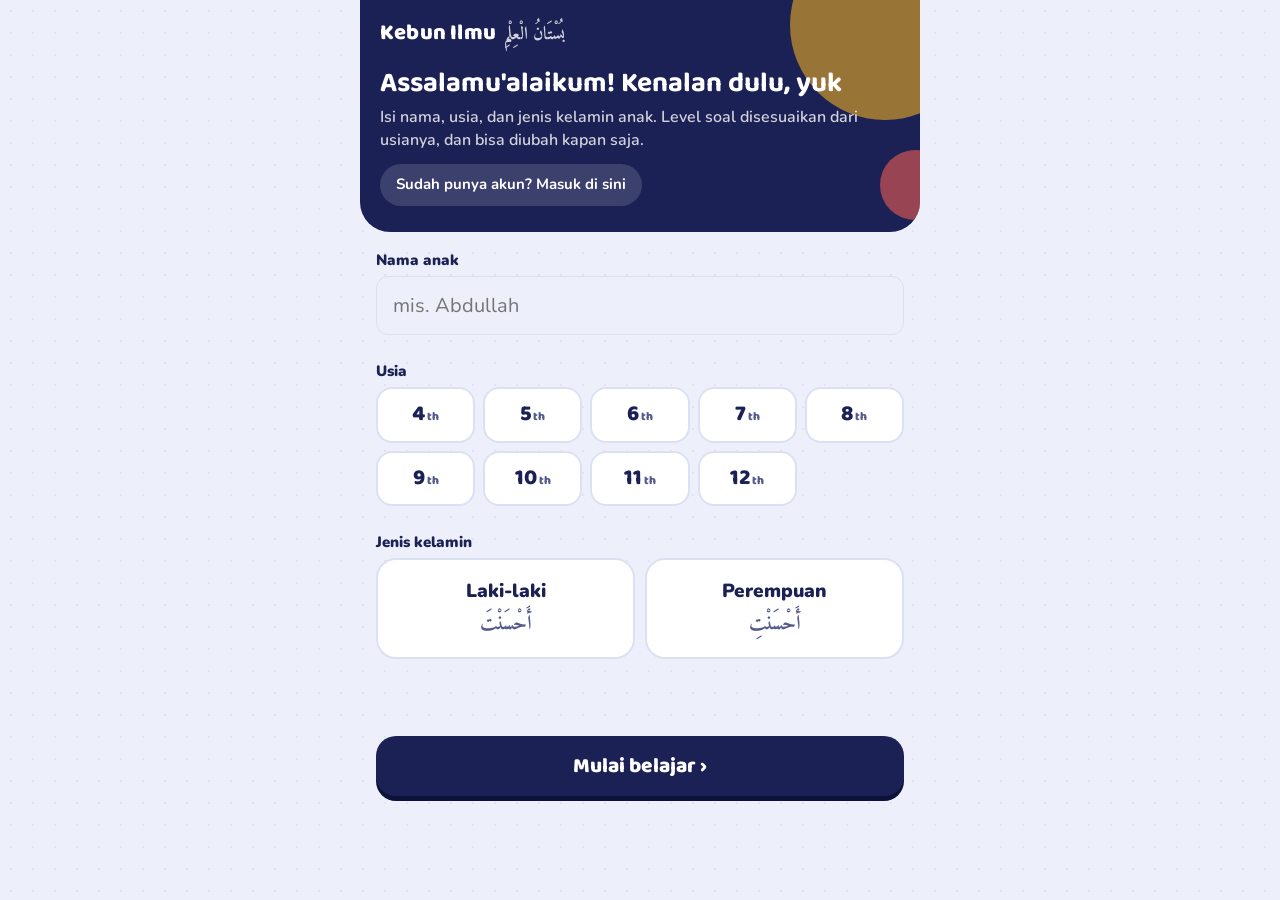
==== commit 8af6a5fa: "Pengelola/wali kelas boleh tanpa anak; hapus anak juga dari akun online Co-Authored-By: Claude Opus " ====
--- a/index.html
+++ b/index.html
@@ -304,7 +304,7 @@
 .row .grow { flex: 1; min-width: 120px; }
 .field { display: grid; gap: 4px; margin-bottom: 10px; }
 .field label { font-weight: 800; font-size: 14px; }
-input[type="text"], input[type="password"], select, textarea {
+input[type="text"], input[type="password"], input[type="email"], select, textarea {
   width: 100%; font: inherit; color: var(--ink); background: var(--bg); border: 1.5px solid var(--line); border-radius: 12px; padding: 10px 12px;
 }
 textarea { min-height: 80px; resize: vertical; }
@@ -538,11 +538,52 @@
 .setup-top > * { position: relative; z-index: 1; }
 .setup-top::after { top: 150px; right: -30px; width: 70px; height: 70px; opacity: .55; }
 .setup-top::before { opacity: .55; }
+
+/* v10 akun & pantau kelas */
+.seg.wide { display: grid; grid-auto-flow: column; grid-auto-columns: 1fr; background: var(--card); border: 1px solid var(--line); border-radius: 16px; padding: 4px; gap: 4px; }
+.seg.wide button { border-radius: 12px; padding: 10px 6px; font-weight: 900; font-size: 15px; color: var(--ink-2); }
+.seg.wide button[aria-pressed=true] { background: var(--ink); color: #fff; }
+.linkbtn { background: none; color: #2B7BEF; font-weight: 800; padding: 6px 0; text-align: center; width: 100%; }
+.akun-link { margin-top: 12px; background: rgba(255,255,255,.14); color: #fff; border-radius: 99px; padding: 10px 16px; font-weight: 700; font-size: 15px; }
+.pantau-card, .kelas-card { width: 100%; display: flex; align-items: center; gap: 14px; text-align: left; background: var(--card); border: 2px solid var(--line); border-radius: 22px; padding: 14px 16px; color: var(--ink); }
+.pantau-card { background: #1B2154; border-color: #1B2154; color: #fff; }
+.pantau-card .pc-ic { font-size: 30px; }
+.pantau-card .ib-t { flex: 1; display: grid; gap: 2px; }
+.pantau-card b { font-family: var(--display); font-size: 19px; }
+.pantau-card small { opacity: .8; font-weight: 700; font-size: 13px; }
+.pantau-card .dk-go { color: var(--sun); font-size: 28px; font-weight: 800; }
+.kelas-card > div:first-child { flex: 1; display: grid; gap: 2px; }
+.kelas-card b { font-family: var(--display); font-size: 19px; }
+.kelas-card small { color: var(--ink-2); font-weight: 700; font-size: 13px; }
+.kelas-card .kc-num { text-align: right; display: grid; }
+.kelas-card .kc-num b { font-size: 20px; }
+.kelas-card .dk-go { color: var(--ink-2); font-size: 26px; font-weight: 800; }
+.stat-row { display: grid; grid-template-columns: repeat(3, 1fr); gap: 8px; }
+.stat { background: var(--card); border: 1px solid var(--line); border-radius: 18px; padding: 10px; text-align: center; display: grid; }
+.stat b { font-family: var(--display); font-size: 24px; }
+.stat span { color: var(--ink-2); font-weight: 700; font-size: 12.5px; line-height: 1.25; }
+.stat.ok b { color: #1E7A46; } .stat.warn b { color: #C2410C; }
+.kode { font-family: ui-monospace, Menlo, monospace; letter-spacing: 2px; background: #FFF6DE; padding: 2px 8px; border-radius: 8px; color: var(--ink); }
+.murid { width: 100%; display: flex; align-items: center; gap: 10px; text-align: left; background: var(--card); border: 1px solid var(--line); border-radius: 18px; padding: 12px 12px; color: var(--ink); }
+.murid .dot { width: 12px; height: 12px; border-radius: 50%; background: #D7DCEB; flex: none; }
+.murid .dot.on { background: #22A55A; box-shadow: 0 0 0 4px rgba(34,165,90,.15); }
+.murid .m-t { flex: 1; min-width: 0; display: grid; }
+.murid .m-t b { font-size: 16.5px; }
+.murid .m-t small { color: var(--ink-2); font-weight: 700; font-size: 12.5px; }
+.murid .m-n { display: grid; text-align: center; min-width: 52px; }
+.murid .m-n b { font-family: var(--display); font-size: 18px; }
+.murid .m-n small { color: var(--ink-2); font-weight: 700; font-size: 11px; }
+.riw { display: flex; justify-content: space-between; gap: 10px; padding: 6px 0; border-bottom: 1px solid var(--line); font-size: 13.5px; }
+.riw span:last-child { white-space: nowrap; font-weight: 800; color: var(--ink); }
+#kForm select { min-width: 110px; flex: 1; }
+#kForm input { min-width: 150px; }
+.skip-link { display: block; margin: 4px auto 0; background: none; color: var(--ink-2); font-weight: 800; font-size: 14px; padding: 8px; }
 </style>
 </head>
 <body>
 <div id="app"></div>
 <div id="sheet" aria-live="polite"></div>
+<script src="cloud-config.js"></script>
 <script src="data.js"></script>
 <script src="data-bank.js"></script>
 <script src="data-nahwu.js"></script>
@@ -595,7 +636,7 @@
 function load() { try { const s = JSON.parse(localStorage.getItem(KEY)); return s && s.profiles && s.profiles.length ? s : null; } catch (e) { return null; } }
 const FIRST_RUN = !load();
 let S = load() || defaults();
-function save() { try { localStorage.setItem(KEY, JSON.stringify(S)); } catch (e) {} }
+function save(sync) { try { localStorage.setItem(KEY, JSON.stringify(S)); } catch (e) {} if (sync !== false && window.__cloudSchedule) window.__cloudSchedule(); }
 const P = () => S.profiles.find(p => p.id === S.cur) || S.profiles[0];
 
 /* ================= SOUND & VOICE ================= */
@@ -1140,7 +1181,7 @@
 function installSteps(kind) {
   if (kind === 'ios') return `<ol class="isteps">
     ${IN_APP ? step(1, '🧭', 'Kalau link ini terbuka di dalam WhatsApp atau Instagram, buka dulu di <b>Safari</b> (ketuk menu, lalu <b>Buka di Safari</b>).') : ''}
-    ${step(IN_APP ? 2 : 1, SVG_SHARE, `Ketuk tombol <b>Bagikan</b> di Safari${IS_IPAD ? ' (kanan atas layar)' : ' (bawah layar)'}.`)}
+    ${step(IN_APP ? 2 : 1, SVG_SHARE, 'Ketuk tombol <b>Bagikan</b> di Safari (iPhone: bawah layar, iPad: kanan atas).')}
     ${step(IN_APP ? 3 : 2, SVG_PLUS, 'Geser ke bawah, pilih <b>Tambahkan ke Layar Utama</b>.')}
     ${step(IN_APP ? 4 : 3, '✅', 'Ketuk <b>Tambah</b>. Ikon Kebun Ilmu muncul di layar utama.')}</ol>`;
   if (kind === 'android') return `<ol class="isteps">
@@ -1153,21 +1194,20 @@
     ${step(2, '✅', 'Klik <b>Instal</b>. Kebun Ilmu terbuka di jendela sendiri.')}</ol>`;
 }
 function renderInstall() {
-  const kind = IS_IOS ? 'ios' : IS_ANDROID ? 'android' : 'pc';
-  const label = { ios: IS_IPAD ? 'iPad' : 'iPhone', android: 'HP Android', pc: 'komputer' }[kind];
-  const others = ['ios', 'android', 'pc'].filter(k => k !== kind);
-  const nm = { ios: 'iPhone / iPad (Safari)', android: 'Android (Chrome)', pc: 'Komputer (Chrome / Edge)' };
+  // Urutan tetap: HP Android (Chrome) dulu, lalu iPhone/iPad, lalu komputer
+  const nm = { android: 'HP Android (Chrome)', ios: 'iPhone / iPad (Safari)', pc: 'Komputer / laptop (Chrome / Edge)' };
   app.innerHTML = `<header class="top setup-top">
     ${view.fromHome ? '<button class="back" id="back" style="margin-bottom:12px"><b aria-hidden="true">‹</b> Kembali</button>' : ''}
     <div class="inst-hero"><img src="icons/icon-192.png" alt="" width="72" height="72" onerror="this.style.display='none'"><div><div class="brand-name">Kebun Ilmu</div><div class="ar" style="font-size:20px;opacity:.85">بُسْتَانُ الْعِلْمِ</div></div></div>
-    <h1 class="setup-h">Pasang Kebun Ilmu di ${label}</h1>
+    <h1 class="setup-h">Pasang Kebun Ilmu di HP</h1>
     <p class="setup-p">Supaya terbuka seperti aplikasi: ada ikonnya di layar utama, tampil penuh tanpa bilah browser, dan tetap bisa dipakai saat sinyal lemah. Gratis, tanpa daftar akun.</p>
   </header>
   <div class="setup">
     ${installEvt ? `<button class="btn primary" id="doInstall">📲 Pasang sekarang</button><p class="hint" style="text-align:center;margin:-6px 0 0">Atau ikuti langkah di bawah.</p>` : ''}
-    <div class="lcard"><h3>Langkah di ${label}</h3>${installSteps(kind)}</div>
-    ${IS_IOS ? '<p class="inst-note">Penting di iPhone/iPad: isi nama anak <b>setelah</b> membuka Kebun Ilmu dari ikon di layar utama, karena data di Safari dan di ikon tersimpan terpisah.</p>' : ''}
-    <details class="inst-more"><summary>Pakai perangkat lain?</summary>${others.map(k => `<div class="lcard"><h3>${nm[k]}</h3>${installSteps(k)}</div>`).join('')}</details>
+    <div class="lcard"><h3>${nm.android}</h3>${installSteps('android')}</div>
+    <details class="inst-more" ${IS_IOS ? 'open' : ''}><summary>Pakai perangkat lain? (iPhone, iPad, komputer)</summary>
+      <div class="lcard"><h3>${nm.ios}</h3>${installSteps('ios')}<p class="inst-note" style="margin-top:10px">Di iPhone/iPad, isi nama anak <b>setelah</b> membuka Kebun Ilmu dari ikon di layar utama, karena data di Safari dan di ikon tersimpan terpisah.</p></div>
+      <div class="lcard"><h3>${nm.pc}</h3>${installSteps('pc')}</div></details>
     <button class="btn ${installEvt ? 'ghost' : 'primary'}" id="skipInstall">${view.fromHome ? 'Selesai' : 'Nanti saja, langsung main ›'}</button>
   </div>`;
   if ($('#back')) $('#back').onclick = () => go({ name: 'home' });
@@ -1179,6 +1219,8 @@
 const showInstallFirst = CAN_INSTALL_PAGE && !IS_STANDALONE && !installSeen();
 
 let view = { name: showInstallFirst ? 'install' : FIRST_RUN ? 'setup' : 'home' };
+// Pengelola / wali kelas tanpa anak langsung masuk ke Pantau kelas
+if (view.name === 'home' && S.akun && ['guru', 'pemilik'].includes(S.akun.peran) && S.profiles.every(p => p.name === 'Ananda' && !p.usia && !p.cups)) view = { name: 'pantau' };
 function go(v) { stopClip(); view = v; sheet.className = ''; sheet.innerHTML = ''; render(); window.scrollTo(0, 0); }
 function glyphHtml(m) {
   if (m.glyph === 'dots') return `<div class="glyph"><div class="dots4"><i style="background:#E53935"></i><i style="background:#FDD835"></i><i style="background:#1E6FE0"></i><i style="background:#8E24AA"></i></div></div>`;
@@ -1200,6 +1242,7 @@
       <div class="cups" aria-label="Jumlah piala">🏆 ${p.cups}</div>
     </div>
   </header>
+  ${cloudHomeHtml()}
   <section class="section">
     <div class="section-h"><h2>Pilih level</h2><small>${lv.name} · ${lv.kelas}</small></div>
     <div class="levels" role="group" aria-label="Level">
@@ -1226,6 +1269,7 @@
   $('#libBtn').onclick = () => go({ name: 'library' });
   if ($('#fsBtn')) $('#fsBtn').onclick = toggleFs;
   if ($('#instBtn')) $('#instBtn').onclick = () => go({ name: 'install', fromHome: true });
+  bindCloudHome();
   $('#aboutBtn').onclick = $('#aboutFoot').onclick = () => go({ name: 'about' });
   $('#whoBtn').onclick = () => {
     if (S.profiles.length < 2) { go({ name: 'setup', add: true }); return; }
@@ -1260,6 +1304,7 @@
     <div class="brand-name">Kebun Ilmu <span class="ar">بُسْتَانُ الْعِلْمِ</span></div>
     <h1 class="setup-h">${first ? 'Assalamu\'alaikum! Kenalan dulu, yuk' : 'Tambah anak'}</h1>
     <p class="setup-p">Isi nama, usia, dan jenis kelamin anak. Level soal disesuaikan dari usianya, dan bisa diubah kapan saja.</p>
+    ${first && Cloud.on() && !Cloud.in() ? '<button class="akun-link" id="toLogin">Sudah punya akun? <b>Masuk di sini</b></button>' : ''}
   </header>
   <form id="setupF" class="setup">
     <div class="field"><label for="sNama">Nama anak</label><input type="text" id="sNama" maxlength="24" placeholder="mis. Abdullah" value="${esc(v.nama || '')}" autocomplete="off"></div>
@@ -1268,10 +1313,14 @@
     <div class="field"><label>Jenis kelamin</label><div class="jk-grid">
       <button type="button" data-jk="L" aria-pressed="${v.jk === 'L'}">Laki-laki<small class="ar">أَحْسَنْتَ</small></button>
       <button type="button" data-jk="P" aria-pressed="${v.jk === 'P'}">Perempuan<small class="ar">أَحْسَنْتِ</small></button></div></div>
+    ${Cloud.in() ? `<div class="field"><label for="sKode">Kode kelas dari wali kelas <span style="font-weight:600;color:var(--ink-2)">(boleh dikosongkan)</span></label><input type="text" id="sKode" maxlength="12" autocapitalize="characters" style="text-transform:uppercase" value="${esc(v.kode || '')}"></div>` : ''}
     <p class="setup-err" id="sErr" role="alert"></p>
     <button class="btn primary" type="submit">${first ? 'Mulai belajar ›' : 'Simpan'}</button>
+    ${first && Cloud.in() ? '<button type="button" class="skip-link" id="skipKid">Lewati, saya wali kelas / pengelola ›</button>' : ''}
   </form>`;
-  const keep = () => { v.nama = $('#sNama').value; };
+  const keep = () => { v.nama = $('#sNama').value; if ($('#sKode')) v.kode = $('#sKode').value; };
+  if ($('#skipKid')) $('#skipKid').onclick = () => go(Cloud.staff() ? { name: 'pantau' } : { name: 'home' });
+  if ($('#toLogin')) $('#toLogin').onclick = () => { keep(); go({ name: 'akun', mode: 'masuk', from: { name: 'setup' } }); };
   app.querySelectorAll('[data-u]').forEach(b => b.onclick = () => { keep(); v.usia = +b.dataset.u; render(); });
   app.querySelectorAll('[data-jk]').forEach(b => b.onclick = () => { keep(); v.jk = b.dataset.jk; render(); });
   if ($('#back')) $('#back').onclick = () => go({ name: 'home' });
@@ -1281,8 +1330,18 @@
     const err = !nama ? 'Tulis nama anak dulu.' : !v.usia ? 'Pilih usia anak.' : !v.jk ? 'Pilih laki-laki atau perempuan.' : '';
     if (err) { $('#sErr').textContent = err; return; }
     const p = freshProfile(nama, v.usia, v.jk);
-    if (first) { S.profiles = [p]; } else S.profiles.push(p);
-    S.cur = p.id; save(); go({ name: 'home' }); toast('Ahlan wa sahlan, ' + nama + '!');
+    if (first) { S.profiles = S.profiles.filter(x => x.cid && !Cloud.isPlaceholder(x)); S.profiles.push(p); } else S.profiles.push(p);
+    S.cur = p.id; save(false);
+    const kode = (v.kode || '').trim();
+    if (Cloud.in()) {
+      const btn = $('#setupF button[type=submit]'); btn.disabled = true; btn.textContent = 'Menyimpan…';
+      (async () => {
+        try { await Cloud.createKid(p); if (kode) { const k = await Cloud.gabung(p, kode); toast(nama + ' masuk ' + k.nama); } else toast('Ahlan wa sahlan, ' + nama + '!'); go({ name: 'home' }); }
+        catch (err) { $('#sErr').textContent = errText(err) + (p.cid ? ' Anak sudah tersimpan; kode kelas bisa dimasukkan lagi di Kontrol Orang Tua.' : ''); btn.disabled = false; btn.textContent = 'Simpan'; if (p.cid) setTimeout(() => go({ name: 'home' }), 2500); }
+      })();
+      return;
+    }
+    go({ name: 'home' }); toast('Ahlan wa sahlan, ' + nama + '!');
   };
 }
 
@@ -1586,7 +1645,8 @@
     <div class="lcard"><h3>Suara bacaan</h3><div class="ex">
       <div class="ex-row"><b style="min-width:30px">📖</b><span>Murottal Juz 29, Juz 30, dan Al-Fatihah: <b>Muhammad Thaha Al-Junaid</b></span></div>
       <div class="ex-row"><b style="min-width:30px">🤲</b><span>Hisnul Muslim: <b>Hamad Ad-Duraihim</b></span></div>
-      <div class="ex-row"><b style="min-width:30px">🌇</b><span>Dzikir petang: <b>Alaa Aqel</b></span></div></div></div>
+      <div class="ex-row"><b style="min-width:30px">🌇</b><span>Dzikir petang: <b>Alaa Aqel</b></span></div>
+      <div class="ex-row"><b style="min-width:30px">🎙️</b><span>Suara pujian: <b>Ukkaasyah Abdurrahman</b></span></div></div></div>
     <div class="lcard" style="text-align:center"><div class="ar" style="font-size:30px">رَبِّ زِدْنِي عِلْمًا</div><p>Semoga Allah menjadikan aplikasi ini bermanfaat bagi anak-anak kita.</p></div>
   </div>`;
   $('#back').onclick = () => go({ name: 'home' });
@@ -1616,6 +1676,7 @@
   const L = P().level, qs = buildSession(modId, L, t, S.count);
   if (!qs.length) { toast('Belum ada soal untuk modul ini.'); return; }
   G = { mod: modId, L, t, qs, i: 0, res: [], cups: 0, streak: 0, fill: [] };
+  preloadVoices();
   go({ name: 'play' });
 }
 const optLabel = (q, o) => q.kind === 'swatch' ? '' : q.safe ? esc(o) : o;
@@ -1689,8 +1750,20 @@
   });
 }
 // Pujian dibedakan untuk anak laki-laki (L) dan perempuan (P)
-const PRAISE_L = [['بَارَكَ اللَّهُ فِيكَ', 'Barakallahu fiik!'], ['مُمْتَازٌ', 'Mumtaz! Luar biasa'], ['مَا شَاءَ اللَّهُ', 'MasyaAllah, benar!'], ['أَحْسَنْتَ', 'Ahsanta! Bagus sekali'], ['جَيِّدٌ جِدًّا', 'Jayyid jiddan! Bagus sekali'], ['أَنْتَ ذَكِيٌّ', 'Anta dzakiyy! Pintar sekali']];
-const PRAISE_P = [['بَارَكَ اللَّهُ فِيكِ', 'Barakallahu fiiki!'], ['مُمْتَازَةٌ', 'Mumtazah! Luar biasa'], ['مَا شَاءَ اللَّهُ', 'MasyaAllah, benar!'], ['أَحْسَنْتِ', 'Ahsanti! Bagus sekali'], ['جَيِّدٌ جِدًّا', 'Jayyid jiddan! Bagus sekali'], ['أَنْتِ ذَكِيَّةٌ', 'Anti dzakiyyah! Pintar sekali']];
+// [teks Arab, teks Latin, rekaman suara Ustadz Ukkaasyah]
+const PRAISE_L = [['بَارَكَ اللَّهُ فِيكَ', 'Barakallahu fiik!', 'l-barakallah'], ['مُمْتَازٌ', 'Mumtaz! Luar biasa', 'l-mumtaz'], ['مَا شَاءَ اللَّهُ', 'MasyaAllah, benar!', 'masyaallah'], ['أَحْسَنْتَ', 'Ahsanta! Bagus sekali', 'l-ahsanta'], ['جَيِّدٌ جِدًّا', 'Jayyid jiddan! Bagus sekali', 'jayyid'], ['أَنْتَ ذَكِيٌّ', 'Anta dzakiyy! Pintar sekali', 'l-dzakiyy']];
+const PRAISE_P = [['بَارَكَ اللَّهُ فِيكِ', 'Barakallahu fiiki!', 'p-barakallah'], ['مُمْتَازَةٌ', 'Mumtazah! Luar biasa', 'p-mumtazah'], ['مَا شَاءَ اللَّهُ', 'MasyaAllah, benar!', 'masyaallah'], ['أَحْسَنْتِ', 'Ahsanti! Bagus sekali', 'p-ahsanti'], ['جَيِّدٌ جِدًّا', 'Jayyid jiddan! Bagus sekali', 'jayyid'], ['أَنْتِ ذَكِيَّةٌ', 'Anti dzakiyyah! Pintar sekali', 'p-dzakiyyah']];
+const VOICE = {};
+function playVoice(name, fallbackText) {
+  if (!S.sound) return;
+  try {
+    const au = VOICE[name] || (VOICE[name] = new Audio('audio/puji/' + name + '.mp3'));
+    au.currentTime = 0;
+    const r = au.play();
+    if (r && r.catch) r.catch(() => { if (fallbackText) sayPraise(fallbackText); });
+  } catch (e) { if (fallbackText) sayPraise(fallbackText); }
+}
+function preloadVoices() { [...PRAISE_L, ...PRAISE_P].forEach(p => { if (!VOICE[p[2]]) { const au = new Audio('audio/puji/' + p[2] + '.mp3'); au.preload = 'auto'; VOICE[p[2]] = au; } }); if (!VOICE['coba-lagi']) { VOICE['coba-lagi'] = new Audio('audio/puji/coba-lagi.mp3'); VOICE['coba-lagi'].preload = 'auto'; } }
 const praiseFor = p => isGirl(p) ? PRAISE_P : PRAISE_L;
 const fiik = p => isGirl(p) ? 'Barakallahu fiiki' : 'Barakallahu fiik';
 function confetti() {
@@ -1711,13 +1784,14 @@
   const a = answerText(q);
   if (ok) {
     const streak = G.streak > 0 && G.streak % 3 === 0;
-    const pr = pick(praiseFor(p)); confetti(); sayPraise(pr[0]);
+    const pr = pick(praiseFor(p)); confetti(); playVoice(pr[2], pr[0]);
     openSheet(`<div class="fb ok"><div class="fb-icons"><span>👍</span><span>🏆</span>${streak ? '<span>⭐</span>' : ''}</div>
       <div class="fb-ar">${pr[0]}</div><div class="fb-t">${pr[1]}</div><div class="fb-s">${streak ? G.streak + ' benar berturut-turut! · ' : ''}+1 piala</div>
       ${q.explain ? `<div class="fb-s" style="margin-top:8px">${esc(q.explain)}</div>` : ''}
       <button class="btn primary" id="next">Lanjut ›</button></div>`);
     G.timer = setTimeout(next, q.explain ? 3400 : 2200);
   } else {
+    playVoice('coba-lagi');
     openSheet(`<div class="fb no"><div class="fb-t">Belum tepat</div><div class="fb-s">Tidak apa-apa. Jawaban yang benar:</div>
       <div class="fb-ans ${a.ar ? 'ar' : ''}">${a.html}</div>${q.explain ? `<div class="fb-s" style="margin-top:8px">${esc(q.explain)}</div>` : ''}
       <button class="btn primary" id="next">Lanjut ›</button></div>`);
@@ -1730,6 +1804,7 @@
   const stars = pct >= .9 ? 3 : pct >= .7 ? 2 : pct >= .5 ? 1 : 0;
   const k = G.mod + G.L; p.prog[k] = p.prog[k] || [];
   p.prog[k][G.t] = Math.max(p.prog[k][G.t] || 0, stars); save();
+  Cloud.logResult(p, { modul: G.mod, level: G.L, tantangan: String(topicsOf(MOD[G.mod], G.L)[G.t] || 'Tantangan ' + (G.t + 1)).slice(0, 80), benar: right, jumlah: n, bintang: stars });
   const msg = stars === 3 ? 'Sempurna! ' + fiik(p) : stars === 2 ? 'Bagus sekali!' : stars === 1 ? 'Sudah lumayan, terus latihan ya!' : 'Ayo coba sekali lagi, pasti bisa!';
   const total = topicsOf(MOD[G.mod], G.L).length;
   const hasNext = G.t < total - 1 && stars > 0;
@@ -1772,10 +1847,11 @@
   const modOpts = MODS.map(m => `<option value="${m.id}">${m.title}</option>`).join('');
   app.innerHTML = `<header class="band" style="--c:#1B2154"><div class="band-row"><button class="back" id="back"><b aria-hidden="true">‹</b> Kembali</button><div><h1>Kontrol Orang Tua</h1><div class="ar">لِلْوَالِدَيْنِ</div></div></div></header>
   <div style="height:16px"></div>
+  ${cloudParentHtml()}
   <section class="panel"><h2>Anak</h2><p class="hint">Setiap anak punya level, piala, progres, dan target hafalan Al-Qur'an sendiri.</p>
     ${S.profiles.map(x => `<div class="row" style="display:block"><div style="display:flex;gap:10px;align-items:center;flex-wrap:wrap"><input type="text" class="grow" id="nm-${x.id}" value="${esc(x.name)}" aria-label="Nama anak" style="flex:1;min-width:120px">
       <select id="lv-${x.id}" aria-label="Level" style="width:auto">${LEVELS.map(l => `<option value="${l.n}" ${l.n === x.level ? 'selected' : ''}>Lv ${l.n} · ${l.kelas}</option>`).join('')}</select>
-      <span style="font-weight:900">🏆 ${x.cups}</span>${S.profiles.length > 1 ? `<button class="sbtn danger" data-del="${x.id}">Hapus</button>` : ''}</div>
+      <span style="font-weight:900">🏆 ${x.cups}</span>${(S.profiles.length > 1 || Cloud.staff()) && !Cloud.isPlaceholder(x) ? `<button class="sbtn danger" data-del="${x.id}">Hapus</button>` : ''}</div>
       <div class="parent-q"><span>Usia & jenis kelamin:</span><span style="display:flex;gap:8px;flex-wrap:wrap"><select id="us-${x.id}" aria-label="Usia" style="width:auto"><option value="0">Usia?</option>${[3, 4, 5, 6, 7, 8, 9, 10, 11, 12, 13, 14].map(u => `<option value="${u}" ${+x.usia === u ? 'selected' : ''}>${u} tahun</option>`).join('')}</select><select id="jk-${x.id}" aria-label="Jenis kelamin" style="width:auto"><option value="L" ${!isGirl(x) ? 'selected' : ''}>Laki-laki</option><option value="P" ${isGirl(x) ? 'selected' : ''}>Perempuan</option></select></span></div>
       <div class="parent-q"><span>📖 Hafalan Al-Qur'an sampai:</span>${quranSelect(x)}</div></div>`).join('')}
     <div class="row" style="display:block"><button class="sbtn" id="addKid">+ Tambah anak</button>
@@ -1835,9 +1911,14 @@
     $('#us-' + x.id).onchange = e => { x.usia = +e.target.value; save(); toast('Usia disimpan'); };
     $('#jk-' + x.id).onchange = e => { x.jk = e.target.value; save(); render(); toast('Jenis kelamin disimpan'); };
   });
-  app.querySelectorAll('[data-del]').forEach(b => b.onclick = () => {
-    if (b.dataset.sure) { S.profiles = S.profiles.filter(x => x.id !== b.dataset.del); if (!S.profiles.find(x => x.id === S.cur)) S.cur = S.profiles[0].id; save(); render(); }
-    else { b.dataset.sure = 1; b.textContent = 'Yakin hapus?'; }
+  app.querySelectorAll('[data-del]').forEach(b => b.onclick = async () => {
+    if (!b.dataset.sure) { b.dataset.sure = 1; b.textContent = 'Yakin hapus?'; return; }
+    const x = S.profiles.find(p => p.id === b.dataset.del); if (!x) return;
+    if (x.cid && Cloud.in()) { b.disabled = true; b.textContent = 'Menghapus…'; try { await Cloud.http('DELETE', '/rest/v1/anak?id=eq.' + x.cid, undefined, { prefer: 'return=minimal' }); } catch (e) { toast(errText(e)); b.disabled = false; b.textContent = 'Hapus'; return; } }
+    S.profiles = S.profiles.filter(p => p.id !== x.id);
+    if (!S.profiles.length) S.profiles = [freshProfile('Ananda')];
+    if (!S.profiles.find(p => p.id === S.cur)) S.cur = S.profiles[0].id;
+    save(); toast(x.name + ' dihapus'); render();
   });
   $('#addKid').onclick = () => go({ name: 'setup', add: true });
   app.querySelectorAll('[data-cnt]').forEach(b => b.onclick = () => { S.count = +b.dataset.cnt; save(); render(); });
@@ -1857,12 +1938,17 @@
   $('#hForm').onsubmit = e => { e.preventDefault(); S.hafalan.push({ id: 'h' + Date.now().toString(36), judul: $('#hJudul').value.trim(), ar: $('#hAr').checked, teks: $('#hTeks').value.trim().replace(/\s+/g, ' '), arti: $('#hArti').value.trim() }); save(); render(); toast('Hafalan disimpan'); };
   $('#cForm').onsubmit = e => { e.preventDefault(); const wrong = ['#cW1', '#cW2', '#cW3'].map(s => $(s).value.trim()).filter(Boolean);
     S.custom.push({ id: 'c' + Date.now().toString(36), mod: $('#cMod').value, level: +$('#cLv').value, q: $('#cQ').value.trim(), a: $('#cA').value.trim(), wrong }); save(); render(); toast('Soal disimpan'); };
+  bindCloudParent();
 }
 
 function render() {
   if (view.name === 'home') renderHome();
   else if (view.name === 'setup') renderSetup();
   else if (view.name === 'install') renderInstall();
+  else if (view.name === 'akun') renderAkun();
+  else if (view.name === 'pantau') renderPantau();
+  else if (view.name === 'kelasku') renderKelasku();
+  else if (view.name === 'kelola') renderKelola();
   else if (view.name === 'mod') renderMod();
   else if (view.name === 'play') renderPlay();
   else if (view.name === 'pin') renderPin();
@@ -1871,6 +1957,396 @@
   else if (view.name === 'library') renderLibrary();
   else if (view.name === 'about') renderAbout();
 }
+/* =====================================================================
+   AKUN & KELAS ONLINE (Supabase, lewat fetch tanpa library)
+   - Orang tua: daftar/masuk dengan email, progres anak tersimpan online
+   - Wali kelas: memantau murid di kelasnya
+   - Pemilik: semua kelas, undang wali kelas, unduh rekap
+   Kalau cloud-config.js kosong, semua fitur ini tersembunyi.
+   ===================================================================== */
+const CFG = (window.CLOUD && window.CLOUD.url && window.CLOUD.key) ? { url: window.CLOUD.url.replace(/\/+$/, ''), key: window.CLOUD.key } : null;
+const JENJANG = ['TK', 'Kelas 1', 'Kelas 2', 'Kelas 3', 'Kelas 4', 'Kelas 5', 'Kelas 6'];
+const ERR_ID = [
+  [/invalid login credentials/i, 'Email atau kata sandi salah.'],
+  [/already registered|already been registered|user already exists/i, 'Email ini sudah terdaftar. Silakan masuk.'],
+  [/password should be at least|at least 6/i, 'Kata sandi minimal 6 karakter.'],
+  [/unable to validate email|invalid email|email address .* is invalid/i, 'Alamat email tidak valid.'],
+  [/email not confirmed/i, 'Email belum dikonfirmasi. Cek kotak masuk email Anda.'],
+  [/rate limit|too many/i, 'Terlalu banyak percobaan. Coba lagi beberapa menit lagi.'],
+  [/jwt expired|invalid jwt|not authorized/i, 'Sesi berakhir. Silakan masuk lagi.'],
+  [/failed to fetch|networkerror|load failed|network/i, 'Tidak ada koneksi internet.'],
+];
+const errText = e => { const m = (e && (e.message || e.msg || e.error_description || e.error)) || String(e); const f = ERR_ID.find(r => r[0].test(m)); return f ? f[1] : m; };
+
+const Cloud = {
+  on: () => !!CFG,
+  in: () => !!(CFG && S.akun && S.akun.at),
+  staff: () => Cloud.in() && ['guru', 'pemilik'].includes(S.akun.peran),
+  owner: () => Cloud.in() && S.akun.peran === 'pemilik',
+  busy: false, status: '', timer: null,
+
+  async http(method, path, body, opt = {}) {
+    if (!CFG) throw new Error('Akun online belum disiapkan');
+    const h = { apikey: CFG.key, 'Content-Type': 'application/json' };
+    if (!opt.noAuth) {
+      await Cloud.fresh();
+      if (S.akun && S.akun.at) h.Authorization = 'Bearer ' + S.akun.at;
+    }
+    if (opt.prefer) h.Prefer = opt.prefer;
+    const r = await fetch(CFG.url + path, { method, headers: h, body: body === undefined ? undefined : JSON.stringify(body) });
+    const txt = await r.text(); let js = null; try { js = txt ? JSON.parse(txt) : null; } catch (e) {}
+    if (!r.ok) {
+      if (r.status === 401 && !opt.noAuth && !opt.retried && S.akun && S.akun.rt) { S.akun.exp = 0; return Cloud.http(method, path, body, { ...opt, retried: true }); }
+      throw new Error((js && (js.message || js.msg || js.error_description || js.error)) || ('HTTP ' + r.status));
+    }
+    return js;
+  },
+  async fresh() {
+    const a = S.akun; if (!a || !a.rt) return;
+    if (a.exp && a.exp - 60 > Date.now() / 1000) return;
+    const js = await Cloud.http('POST', '/auth/v1/token?grant_type=refresh_token', { refresh_token: a.rt }, { noAuth: true }).catch(e => { if (/invalid|not found|revoked|expired/i.test(e.message)) { S.akun = null; save(); } throw e; });
+    Cloud.setSess(js);
+  },
+  setSess(js) {
+    S.akun = Object.assign(S.akun || {}, { at: js.access_token, rt: js.refresh_token, exp: Math.floor(Date.now() / 1000) + (js.expires_in || 3600), uid: js.user.id, email: js.user.email });
+    save(false);
+  },
+  async daftar(nama, email, pass) {
+    const js = await Cloud.http('POST', '/auth/v1/signup', { email, password: pass, data: { nama } }, { noAuth: true });
+    if (!js || !js.access_token) throw new Error('Pendaftaran berhasil. Buka email Anda untuk konfirmasi, lalu masuk.');
+    Cloud.setSess(js); await Cloud.afterLogin();
+  },
+  async masuk(email, pass) {
+    const js = await Cloud.http('POST', '/auth/v1/token?grant_type=password', { email, password: pass }, { noAuth: true });
+    Cloud.setSess(js); await Cloud.afterLogin();
+  },
+  async lupa(email) {
+    await Cloud.http('POST', '/auth/v1/recover', { email, redirect_to: location.origin + location.pathname }, { noAuth: true });
+  },
+  async gantiSandi(pass) { await Cloud.http('PUT', '/auth/v1/user', { password: pass }); },
+  async keluar() {
+    try { await Cloud.http('POST', '/auth/v1/logout', {}); } catch (e) {}
+    S.akun = null; S.profiles.forEach(p => { delete p.cid; delete p.kelas; delete p._h; }); S.antre = []; save(false);
+  },
+  async afterLogin() {
+    const rows = await Cloud.http('GET', '/rest/v1/profil?select=id,email,nama,peran&id=eq.' + S.akun.uid);
+    const me = rows && rows[0];
+    if (me) Object.assign(S.akun, { nama: me.nama, peran: me.peran, email: me.email });
+    save(false);
+    await Cloud.pull();
+  },
+
+  /* ---------- data anak milik orang tua ---------- */
+  pack: p => ({ level: p.level, cups: p.cups, prog: p.prog, stats: p.stats, hafal: p.hafal, quranUntil: p.quranUntil, doaHafal: p.doaHafal }),
+  hash: s => { let h = 0; for (let i = 0; i < s.length; i++) h = (h * 31 + s.charCodeAt(i)) | 0; return h; },
+  isPlaceholder: p => p.name === 'Ananda' && !p.usia && !p.cups && !Object.keys(p.prog || {}).length,
+  async pull() {
+    if (!Cloud.in()) return;
+    const rows = await Cloud.http('GET', '/rest/v1/anak?select=id,nama,usia,jk,kelas_id,data,diperbarui&ortu_id=eq.' + S.akun.uid + '&order=dibuat.asc');
+    const kids = rows || [];
+    const kelasIds = [...new Set(kids.map(r => r.kelas_id).filter(Boolean))];
+    let kelas = {};
+    if (kelasIds.length) { (await Cloud.http('GET', '/rest/v1/kelas?select=id,nama,jenjang&id=in.(' + kelasIds.join(',') + ')') || []).forEach(k => { kelas[k.id] = k; }); }
+    if (kids.length) S.profiles = S.profiles.filter(p => p.cid || !Cloud.isPlaceholder(p));
+    kids.forEach(r => {
+      let p = S.profiles.find(x => x.cid === r.id);
+      const d = r.data || {};
+      if (!p) { p = freshProfile(r.nama, r.usia, r.jk); p.cid = r.id; S.profiles.push(p); p._h = null; }
+      const local = JSON.stringify(Cloud.pack(p));
+      const unchangedLocally = p._h === Cloud.hash(local);
+      if (!p._h || unchangedLocally) { // ambil versi server bila HP ini tidak punya perubahan baru
+        p.name = r.nama; p.usia = r.usia; p.jk = r.jk || p.jk;
+        ['level', 'cups', 'prog', 'stats', 'hafal', 'quranUntil', 'doaHafal'].forEach(k => { if (d[k] !== undefined) p[k] = d[k]; });
+        p._h = Cloud.hash(JSON.stringify(Cloud.pack(p)));
+      }
+      p.kelas = r.kelas_id ? (kelas[r.kelas_id] || { id: r.kelas_id, nama: 'Kelas' }) : null;
+    });
+    if (!S.profiles.length) S.profiles = [freshProfile('Ananda')];
+    if (!S.profiles.find(p => p.id === S.cur)) S.cur = S.profiles[0].id;
+    save(false);
+    await Cloud.flush();
+  },
+  async createKid(p) {
+    const rows = await Cloud.http('POST', '/rest/v1/anak', { ortu_id: S.akun.uid, nama: p.name, usia: p.usia || null, jk: p.jk || null, data: Cloud.pack(p) }, { prefer: 'return=representation' });
+    p.cid = rows[0].id; p._h = Cloud.hash(JSON.stringify(Cloud.pack(p))); save(false);
+  },
+  async flush() {
+    if (!Cloud.in() || !navigator.onLine) return;
+    if (Cloud.busy) { Cloud.pending = true; return; }
+    Cloud.busy = true;
+    try {
+      for (const p of S.profiles) {
+        if (!p.cid) { if (Cloud.isPlaceholder(p)) continue; await Cloud.createKid(p); continue; }
+        const h = Cloud.hash(JSON.stringify(Cloud.pack(p)) + '|' + p.name + '|' + p.usia + '|' + p.jk);
+        if (p._hx === h) continue;
+        await Cloud.http('PATCH', '/rest/v1/anak?id=eq.' + p.cid, { nama: p.name, usia: p.usia || null, jk: p.jk || null, data: Cloud.pack(p), diperbarui: new Date().toISOString() }, { prefer: 'return=minimal' });
+        p._hx = h; p._h = Cloud.hash(JSON.stringify(Cloud.pack(p)));
+      }
+      const q = (S.antre || []).map(x => ({ ...x, anak_id: (S.profiles.find(p => p.id === x.pid) || {}).cid })).filter(x => x.anak_id);
+      if (q.length) {
+        await Cloud.http('POST', '/rest/v1/hasil', q.map(({ pid, k, ...r }) => r), { prefer: 'return=minimal' });
+        const sent = new Set(q.map(x => x.k)); S.antre = (S.antre || []).filter(x => !sent.has(x.k));
+      }
+      Cloud.status = 'ok';
+    } catch (e) { Cloud.status = errText(e); }
+    finally { Cloud.busy = false; save(false); if (Cloud.pending) { Cloud.pending = false; setTimeout(() => Cloud.flush(), 300); } }
+  },
+  schedule() { if (!Cloud.in()) return; clearTimeout(Cloud.timer); Cloud.timer = setTimeout(() => Cloud.flush(), 1500); },
+  logResult(p, r) {
+    if (!Cloud.in()) return;
+    S.antre = S.antre || [];
+    S.antre.push({ k: Date.now() + '-' + Math.random().toString(36).slice(2, 6), pid: p.id, ...r, waktu: new Date().toISOString() });
+    if (S.antre.length > 500) S.antre = S.antre.slice(-500);
+    save(false); Cloud.flush();
+  },
+  async gabung(p, kode) {
+    if (!p.cid) await Cloud.createKid(p);
+    const js = await Cloud.http('POST', '/rest/v1/rpc/gabung_kelas', { p_kode: kode, p_anak: p.cid });
+    p.kelas = js && js.kelas_id ? { id: js.kelas_id, nama: js.nama, jenjang: js.jenjang } : null; save(false);
+    return p.kelas;
+  },
+  rpc: (fn, args) => Cloud.http('POST', '/rest/v1/rpc/' + fn, args || {}),
+};
+window.addEventListener('online', () => Cloud.flush());
+
+/* ---------- Tampilan: Akun (masuk / daftar / lupa) ---------- */
+function renderAkun() {
+  const v = view; v.mode = v.mode || 'masuk';
+  const back = v.from || { name: 'home' };
+  const t = { masuk: 'Masuk akun', daftar: 'Daftar akun orang tua', lupa: 'Lupa kata sandi', baru: 'Buat kata sandi baru' }[v.mode];
+  app.innerHTML = `<header class="band" style="--c:#1B2154"><div class="band-row"><button class="back" id="back"><b aria-hidden="true">‹</b> Kembali</button><div><h1>${t}</h1><div class="ar">الْحِسَابُ</div></div></div></header>
+  <div class="setup">
+    ${['masuk', 'daftar'].includes(v.mode) ? `<div class="seg wide" role="tablist"><button data-mode="masuk" aria-pressed="${v.mode === 'masuk'}">Masuk</button><button data-mode="daftar" aria-pressed="${v.mode === 'daftar'}">Daftar baru</button></div>` : ''}
+    ${v.mode === 'daftar' ? '<p class="hint">Satu akun untuk satu keluarga. Setelah daftar, tambahkan anak-anak dan masukkan kode kelas dari wali kelas. Wali kelas yang diundang juga mendaftar di sini dengan email undangannya.</p>' : ''}
+    ${v.mode === 'masuk' ? '<p class="hint">Masuk supaya progres anak tersimpan online dan bisa dipantau wali kelas. Untuk wali kelas dan pengelola, masuk di sini juga.</p>' : ''}
+    <form id="akunF" autocomplete="on">
+      ${v.mode === 'daftar' ? '<div class="field"><label for="aNama">Nama Anda</label><input type="text" id="aNama" autocomplete="name" placeholder="mis. Abu Abdullah" required></div>' : ''}
+      ${v.mode !== 'baru' ? '<div class="field"><label for="aEmail">Email</label><input type="email" id="aEmail" autocomplete="email" inputmode="email" placeholder="nama@gmail.com" required></div>' : ''}
+      ${v.mode !== 'lupa' ? `<div class="field"><label for="aPass">${v.mode === 'baru' ? 'Kata sandi baru' : 'Kata sandi'}</label><input type="password" id="aPass" autocomplete="${v.mode === 'masuk' ? 'current-password' : 'new-password'}" minlength="6" placeholder="minimal 6 karakter" required></div>` : ''}
+      <p class="setup-err" id="aErr" role="alert"></p>
+      <button class="btn primary" type="submit" id="aGo">${{ masuk: 'Masuk', daftar: 'Daftar', lupa: 'Kirim tautan atur ulang', baru: 'Simpan kata sandi' }[v.mode]}</button>
+    </form>
+    ${v.mode === 'masuk' ? '<button class="linkbtn" id="toLupa">Lupa kata sandi?</button>' : ''}
+    ${v.mode === 'lupa' ? '<button class="linkbtn" id="toMasuk">‹ Kembali ke Masuk</button>' : ''}
+  </div>`;
+  $('#back').onclick = () => go(back);
+  app.querySelectorAll('[data-mode]').forEach(b => b.onclick = () => { view.mode = b.dataset.mode; render(); });
+  if ($('#toLupa')) $('#toLupa').onclick = () => { view.mode = 'lupa'; render(); };
+  if ($('#toMasuk')) $('#toMasuk').onclick = () => { view.mode = 'masuk'; render(); };
+  $('#akunF').onsubmit = async e => {
+    e.preventDefault();
+    const btn = $('#aGo'), er = $('#aErr'); er.textContent = ''; btn.disabled = true; const old = btn.textContent; btn.textContent = 'Memproses…';
+    try {
+      const email = $('#aEmail') ? $('#aEmail').value.trim().toLowerCase() : '', pass = $('#aPass') ? $('#aPass').value : '';
+      if (v.mode === 'masuk') { await Cloud.masuk(email, pass); toast('Ahlan, ' + (S.akun.nama || 'selamat datang') + '!'); }
+      else if (v.mode === 'daftar') { await Cloud.daftar($('#aNama').value.trim(), email, pass); toast('Akun dibuat. Barakallahu fiik!'); }
+      else if (v.mode === 'lupa') { await Cloud.lupa(email); er.style.color = 'var(--ink)'; er.textContent = 'Tautan untuk mengatur ulang kata sandi sudah dikirim ke email Anda.'; btn.disabled = false; btn.textContent = old; return; }
+      else if (v.mode === 'baru') { await Cloud.gantiSandi(pass); toast('Kata sandi baru tersimpan'); }
+      const needKid = S.profiles.length === 1 && Cloud.isPlaceholder(S.profiles[0]);
+      go(Cloud.staff() ? { name: 'pantau' } : needKid ? { name: 'setup' } : back.name === 'setup' ? { name: 'home' } : back);
+    } catch (err) { er.style.color = ''; er.textContent = errText(err); btn.disabled = false; btn.textContent = old; }
+  };
+}
+
+/* Tautan atur ulang kata sandi dari email Supabase (#access_token=…&type=recovery) */
+(function cekTautanEmail() {
+  if (!CFG || !location.hash || location.hash.indexOf('access_token=') < 0) return;
+  const q = new URLSearchParams(location.hash.slice(1));
+  try { history.replaceState(null, '', location.pathname); } catch (e) {}
+  if (!q.get('access_token')) return;
+  S.akun = { at: q.get('access_token'), rt: q.get('refresh_token'), exp: Math.floor(Date.now() / 1000) + (+q.get('expires_in') || 3600) };
+  try { const pl = JSON.parse(atob(q.get('access_token').split('.')[1].replace(/-/g, '+').replace(/_/g, '/'))); S.akun.uid = pl.sub; S.akun.email = pl.email; } catch (e) {}
+  save(false);
+  if (q.get('type') === 'recovery') view = { name: 'akun', mode: 'baru', from: { name: 'home' } };
+  Cloud.afterLogin().then(() => render()).catch(() => {});
+})();
+
+/* ---------- Kartu di beranda & bagian di Kontrol Orang Tua ---------- */
+function cloudHomeHtml() {
+  if (!Cloud.staff()) return '';
+  return `<section class="section"><button class="pantau-card" id="pantauBtn"><span class="pc-ic">📋</span><span class="ib-t"><b>Pantau kelas</b><small>${Cloud.owner() ? 'Semua kelas, wali kelas, dan rekap murid' : 'Lihat progres murid di kelas Anda'}</small></span><span class="dk-go">›</span></button></section>`;
+}
+function bindCloudHome() { if ($('#pantauBtn')) $('#pantauBtn').onclick = () => go({ name: 'pantau' }); }
+
+function cloudParentHtml() {
+  if (!Cloud.on()) return '';
+  if (!Cloud.in()) return `<section class="panel"><h2>Akun & kelas</h2><p class="hint">Masuk dengan email supaya progres anak tersimpan online (aman saat ganti HP) dan bisa dipantau wali kelas di sekolah.</p>
+    <div class="row" style="border:0;gap:8px;flex-wrap:wrap"><button class="sbtn" data-akun="masuk">Masuk</button><button class="sbtn light" data-akun="daftar">Daftar akun baru</button></div></section>`;
+  const peran = { pemilik: 'Pengelola', guru: 'Wali kelas', ortu: 'Orang tua' }[S.akun.peran] || 'Orang tua';
+  return `<section class="panel"><h2>Akun & kelas</h2>
+    <div class="row" style="display:block"><b>${esc(S.akun.nama || S.akun.email)}</b><div class="hint" style="margin:2px 0 0">${esc(S.akun.email || '')} · ${peran}${Cloud.status && Cloud.status !== 'ok' ? ' · <span style="color:#C62828">' + esc(Cloud.status) + '</span>' : (S.antre && S.antre.length ? ' · menunggu sinyal untuk mengirim ' + S.antre.length + ' hasil' : ' · tersimpan online')}</div></div>
+    ${S.profiles.filter(p => !Cloud.isPlaceholder(p)).map(p => `<div class="row" style="display:block"><div style="display:flex;justify-content:space-between;gap:8px;align-items:center;flex-wrap:wrap"><b>${esc(p.name)}</b>
+      ${p.kelas ? `<span class="tag">${esc(p.kelas.nama)}</span>` : '<span class="hint" style="margin:0">Belum masuk kelas</span>'}</div>
+      <div style="display:flex;gap:8px;margin-top:8px"><input type="text" id="kd-${p.id}" placeholder="${p.kelas ? 'Ganti dengan kode kelas lain' : 'Kode kelas dari wali kelas'}" autocapitalize="characters" style="flex:1;text-transform:uppercase"><button class="sbtn" data-kode="${p.id}">${p.kelas ? 'Ganti' : 'Gabung'}</button></div></div>`).join('')}
+    <div class="row" style="border:0;gap:8px;flex-wrap:wrap">${Cloud.staff() ? '<button class="sbtn" id="toPantau">📋 Pantau kelas</button>' : ''}<button class="sbtn light" id="syncNow">↻ Sinkronkan</button><button class="sbtn danger" id="logout">Keluar akun</button></div></section>`;
+}
+function bindCloudParent() {
+  app.querySelectorAll('[data-akun]').forEach(b => b.onclick = () => go({ name: 'akun', mode: b.dataset.akun, from: { name: 'parent' } }));
+  app.querySelectorAll('[data-kode]').forEach(b => b.onclick = async () => {
+    const p = S.profiles.find(x => x.id === b.dataset.kode), inp = $('#kd-' + p.id), kode = inp.value.trim();
+    if (!kode) { inp.focus(); return; }
+    b.disabled = true; b.textContent = '…';
+    try { const k = await Cloud.gabung(p, kode); toast(p.name + ' masuk ' + (k ? k.nama : 'kelas')); render(); }
+    catch (e) { toast(errText(e)); b.disabled = false; b.textContent = 'Gabung'; }
+  });
+  if ($('#toPantau')) $('#toPantau').onclick = () => go({ name: 'pantau' });
+  if ($('#syncNow')) $('#syncNow').onclick = async () => { $('#syncNow').textContent = 'Menyinkronkan…'; try { await Cloud.pull(); toast('Tersinkron'); } catch (e) { toast(errText(e)); } render(); };
+  if ($('#logout')) $('#logout').onclick = async () => { const b = $('#logout'); if (!b.dataset.sure) { b.dataset.sure = 1; b.textContent = 'Yakin keluar?'; return; } await Cloud.keluar(); toast('Sudah keluar dari akun'); render(); };
+}
+
+/* ---------- Pantau kelas (wali kelas & pemilik) ---------- */
+const fmtWaktu = t => {
+  if (!t) return 'belum pernah';
+  const d = new Date(t), now = new Date(), mnt = Math.round((now - d) / 60000);
+  if (mnt < 2) return 'baru saja'; if (mnt < 60) return mnt + ' menit lalu';
+  const j = Math.round(mnt / 60); if (j < 24 && d.getDate() === now.getDate()) return j + ' jam lalu';
+  const hari = Math.floor((new Date(now.toDateString()) - new Date(d.toDateString())) / 864e5);
+  return hari === 1 ? 'kemarin' : hari < 7 ? hari + ' hari lalu' : d.toLocaleDateString('id-ID', { day: 'numeric', month: 'short' });
+};
+const bintangDari = d => Object.values((d && d.prog) || {}).reduce((a, arr) => a + (arr || []).reduce((x, y) => x + (y || 0), 0), 0);
+const quranSampai = d => { const pool = quranPool({ quranUntil: d && d.quranUntil }); const s = SURAH_BY[pool[pool.length - 1]]; return s ? s.latin : '-'; };
+
+function pantauShell(title, ar, body, back) {
+  return `<header class="band" style="--c:#1B2154"><div class="band-row"><button class="back" id="back"><b aria-hidden="true">‹</b> Kembali</button><div><h1>${title}</h1><div class="ar">${ar}</div></div></div></header><div class="learn">${body}</div>`;
+}
+async function renderPantau() {
+  if (!Cloud.staff()) { go({ name: 'home' }); return; }
+  app.innerHTML = pantauShell('Pantau kelas', 'مُتَابَعَةُ الْفُصُولِ', '<div class="empty">Memuat data kelas…</div>');
+  $('#back').onclick = () => go({ name: 'home' });
+  let rows;
+  try { rows = await Cloud.rpc('ringkasan_kelas'); } catch (e) { app.querySelector('.learn').innerHTML = `<div class="empty">${esc(errText(e))}</div><button class="btn primary" id="retry">Coba lagi</button>`; $('#retry').onclick = () => render(); return; }
+  if (view.name !== 'pantau') return;
+  const owner = Cloud.owner();
+  const total = rows.reduce((a, r) => a + (+r.jumlah_murid || 0), 0), aktif = rows.reduce((a, r) => a + (+r.aktif_hari_ini || 0), 0);
+  app.querySelector('.learn').innerHTML = `
+    <div class="stat-row"><div class="stat"><b>${rows.length}</b><span>kelas</span></div><div class="stat"><b>${total}</b><span>murid</span></div><div class="stat"><b>${aktif}</b><span>latihan hari ini</span></div></div>
+    ${owner ? '<div class="row" style="border:0;gap:8px;flex-wrap:wrap;padding:0"><button class="sbtn" id="kelola">⚙️ Kelola kelas & wali kelas</button><button class="sbtn light" id="csv">⬇️ Unduh rekap (Excel/CSV)</button></div>' : ''}
+    ${rows.length ? rows.map(r => `<button class="kelas-card" data-k="${r.kelas_id}">
+      <div><b>${esc(r.nama)}</b><small>${JENJANG[r.jenjang] || ''}${r.wali ? ' · ' + esc(r.wali) : owner ? ' · <i>belum ada wali kelas</i>' : ''}</small></div>
+      <div class="kc-num"><b>${r.aktif_hari_ini}/${r.jumlah_murid}</b><small>latihan hari ini</small></div><span class="dk-go">›</span></button>`).join('')
+      : `<div class="empty">${owner ? 'Belum ada kelas. Buat kelas lewat tombol Kelola.' : 'Anda belum ditugaskan ke kelas mana pun. Hubungi pengelola.'}</div>`}`;
+  app.querySelectorAll('[data-k]').forEach(b => b.onclick = () => { const r = rows.find(x => x.kelas_id === b.dataset.k); go({ name: 'kelasku', kelas: r }); });
+  if ($('#kelola')) $('#kelola').onclick = () => go({ name: 'kelola' });
+  if ($('#csv')) $('#csv').onclick = () => unduhRekap(rows);
+}
+
+async function renderKelasku() {
+  const k = view.kelas;
+  app.innerHTML = pantauShell(esc(k.nama), JENJANG[k.jenjang] || '', '<div class="empty">Memuat murid…</div>');
+  $('#back').onclick = () => go({ name: 'pantau' });
+  let rows;
+  try { rows = await Cloud.rpc('rekap_murid', { p_kelas: k.kelas_id }); } catch (e) { app.querySelector('.learn').innerHTML = `<div class="empty">${esc(errText(e))}</div>`; return; }
+  if (view.name !== 'kelasku') return;
+  view.rows = rows;
+  const f = view.filter || 'semua';
+  const list = rows.filter(r => f === 'semua' || (f === 'belum' ? !+r.latihan_hari_ini : +r.latihan_hari_ini > 0));
+  const sudah = rows.filter(r => +r.latihan_hari_ini > 0).length;
+  app.querySelector('.learn').innerHTML = `
+    <div class="stat-row"><div class="stat"><b>${rows.length}</b><span>murid</span></div><div class="stat ok"><b>${sudah}</b><span>sudah latihan hari ini</span></div><div class="stat warn"><b>${rows.length - sudah}</b><span>belum</span></div></div>
+    <div class="lcard" style="padding:12px 14px"><b>Kode kelas: <span class="kode">${esc(k.kode || '')}</span></b><div class="hint" style="margin:4px 0 0">Bagikan ke orang tua. Mereka memasukkannya di ⚙️ Kontrol Orang Tua → Akun & kelas.</div></div>
+    <div class="seg wide">${[['semua', 'Semua'], ['belum', 'Belum hari ini'], ['sudah', 'Sudah hari ini']].map(([key, lab]) => `<button data-f="${key}" aria-pressed="${f === key}">${lab}</button>`).join('')}</div>
+    ${list.length ? list.map(r => { const d = r.data || {}; const pct = +r.soal_7hari ? Math.round(100 * r.benar_7hari / r.soal_7hari) : null;
+      return `<button class="murid" data-a="${r.anak_id}"><span class="dot ${+r.latihan_hari_ini ? 'on' : ''}"></span>
+        <span class="m-t"><b>${esc(r.nama)}</b><small>Lv ${d.level || 1} · ⭐ ${bintangDari(d)} · 🏆 ${d.cups || 0} · ${fmtWaktu(r.terakhir)}</small></span>
+        <span class="m-n"><b>${r.latihan_hari_ini}</b><small>hari ini</small></span><span class="m-n"><b>${r.latihan_7hari}</b><small>${pct === null ? '7 hari' : pct + '% benar'}</small></span></button>`; }).join('')
+      : '<div class="empty">Tidak ada murid di daftar ini. Murid masuk kelas setelah orang tua memasukkan kode kelas.</div>'}`;
+  app.querySelectorAll('[data-f]').forEach(b => b.onclick = () => { view.filter = b.dataset.f; renderKelasku(); });
+  app.querySelectorAll('[data-a]').forEach(b => b.onclick = () => detailMurid(rows.find(r => r.anak_id === b.dataset.a)));
+}
+
+async function detailMurid(r) {
+  const d = r.data || {};
+  const modRows = MODS.map(m => { const st = LEVELS.reduce((a, l) => a + ((d.prog || {})[m.id + l.n] || []).reduce((x, y) => x + (y || 0), 0), 0); const s = (d.stats || {})[m.id] || { b: 0, s: 0 }; return { m, st, s }; }).filter(x => x.st || x.s.b || x.s.s);
+  const doaN = Object.values(d.doaHafal || {}).filter(Boolean).length;
+  openSheet(`<div class="fb list ok" style="text-align:left"><div class="fb-t" style="color:var(--ink)">${esc(r.nama)}</div>
+    <div class="hint" style="margin:0 0 10px">${r.usia ? r.usia + ' tahun · ' : ''}${r.jk === 'P' ? 'Perempuan' : r.jk === 'L' ? 'Laki-laki' : ''} · Level ${d.level || 1} · terakhir ${fmtWaktu(r.terakhir)}</div>
+    <div class="stat-row"><div class="stat"><b>${bintangDari(d)}</b><span>bintang</span></div><div class="stat"><b>${d.cups || 0}</b><span>piala</span></div><div class="stat"><b>${r.latihan_7hari}</b><span>latihan 7 hari</span></div></div>
+    <div class="hint" style="margin:6px 0">📖 Hafalan Al-Qur'an sampai <b>${esc(quranSampai(d))}</b> · 🤲 ${doaN} doa/dzikir ditandai hafal</div>
+    <table class="ptable"><thead><tr><th>Modul</th><th style="text-align:right">⭐</th><th style="text-align:right">Benar</th><th style="text-align:right">Salah</th></tr></thead><tbody>
+    ${modRows.length ? modRows.map(x => `<tr><td>${x.m.title}</td><td class="n">${x.st}</td><td class="n">${x.s.b}</td><td class="n">${x.s.s}</td></tr>`).join('') : '<tr><td colspan="4">Belum ada latihan.</td></tr>'}</tbody></table>
+    <h3 style="margin:14px 0 6px;font-size:16px">Latihan terakhir</h3><div id="riwayat" class="hint">Memuat…</div>
+    <button class="btn primary" id="closeS">Tutup</button></div>`);
+  $('#closeS').onclick = closeSheet;
+  try {
+    const h = await Cloud.http('GET', '/rest/v1/hasil?select=modul,level,tantangan,benar,jumlah,bintang,waktu&anak_id=eq.' + r.anak_id + '&order=waktu.desc&limit=12');
+    const el = $('#riwayat'); if (!el) return;
+    el.innerHTML = h && h.length ? h.map(x => `<div class="riw"><span>${esc((MOD[x.modul] || { title: x.modul }).title)} · Lv ${x.level || '-'}${x.tantangan ? ' · ' + esc(x.tantangan) : ''}</span><span>${x.benar}/${x.jumlah} ${'★'.repeat(x.bintang || 0)} · ${fmtWaktu(x.waktu)}</span></div>`).join('') : 'Belum ada latihan tercatat.';
+  } catch (e) { const el = $('#riwayat'); if (el) el.textContent = errText(e); }
+}
+
+function unduhRekap(kelasRows) {
+  Cloud.rpc('rekap_murid', { p_kelas: null }).then(rows => {
+    const kn = Object.fromEntries((kelasRows || []).map(k => [k.kelas_id, k.nama]));
+    const head = ['Kelas', 'Nama', 'Usia', 'Jenis kelamin', 'Level', 'Bintang', 'Piala', 'Latihan hari ini', 'Latihan 7 hari', 'Benar 7 hari', 'Soal 7 hari', 'Hafalan Quran sampai', 'Terakhir aktif'];
+    const q = v => '"' + String(v == null ? '' : v).replace(/"/g, '""') + '"';
+    const lines = [head.map(q).join(';')].concat(rows.map(r => { const d = r.data || {}; return [kn[r.kelas_id] || '', r.nama, r.usia || '', r.jk === 'P' ? 'P' : r.jk === 'L' ? 'L' : '', d.level || 1, bintangDari(d), d.cups || 0, r.latihan_hari_ini, r.latihan_7hari, r.benar_7hari, r.soal_7hari, quranSampai(d), r.terakhir ? new Date(r.terakhir).toLocaleString('id-ID') : ''].map(q).join(';'); }));
+    const blob = new Blob(['﻿' + lines.join('\r\n')], { type: 'text/csv;charset=utf-8' });
+    const a = document.createElement('a'); a.href = URL.createObjectURL(blob); a.download = 'rekap-kebun-ilmu-' + new Date().toISOString().slice(0, 10) + '.csv';
+    document.body.appendChild(a); a.click(); setTimeout(() => { URL.revokeObjectURL(a.href); a.remove(); }, 1500);
+    toast('Rekap diunduh');
+  }).catch(e => toast(errText(e)));
+}
+
+/* ---------- Kelola (khusus pemilik) ---------- */
+async function renderKelola() {
+  if (!Cloud.owner()) { go({ name: 'home' }); return; }
+  app.innerHTML = pantauShell('Kelola', 'الْإِدَارَةُ', '<div class="empty">Memuat…</div>');
+  $('#back').onclick = () => go({ name: 'pantau' });
+  let kelas, guru, gk, undangan;
+  try {
+    [kelas, guru, gk, undangan] = await Promise.all([
+      Cloud.http('GET', '/rest/v1/kelas?select=id,nama,jenjang,kode&order=jenjang.asc,nama.asc'),
+      Cloud.http('GET', '/rest/v1/profil?select=id,email,nama,peran&peran=in.(guru,pemilik)&order=nama.asc'),
+      Cloud.http('GET', '/rest/v1/guru_kelas?select=guru_id,kelas_id'),
+      Cloud.http('GET', '/rest/v1/undangan_guru?select=email,nama,kelas_id&order=dibuat.desc')]);
+  } catch (e) { app.querySelector('.learn').innerHTML = `<div class="empty">${esc(errText(e))}</div>`; return; }
+  if (view.name !== 'kelola') return;
+  const kn = Object.fromEntries(kelas.map(k => [k.id, k.nama]));
+  const kelasCheck = (sel = []) => kelas.map(k => `<label class="dh-item" style="padding:6px 0"><input type="checkbox" name="gk" value="${k.id}" ${sel.includes(k.id) ? 'checked' : ''}><span><b>${esc(k.nama)}</b></span></label>`).join('') || '<p class="hint">Buat kelas dulu.</p>';
+  app.querySelector('.learn').innerHTML = `
+  <section class="panel" style="margin:0"><h2>Kelas</h2>
+    ${kelas.map(k => `<div class="row"><div class="grow"><b>${esc(k.nama)}</b><div class="hint" style="margin:0">${JENJANG[k.jenjang]} · kode <span class="kode">${esc(k.kode)}</span></div></div><button class="sbtn light" data-copy="${esc(k.kode)}">Salin kode</button><button class="sbtn danger" data-delk="${k.id}">Hapus</button></div>`).join('') || '<p class="hint">Belum ada kelas.</p>'}
+    <form id="kForm" class="row" style="border:0;gap:8px;flex-wrap:wrap"><input type="text" id="kNama" placeholder="Nama kelas, mis. Kelas 1A" required style="flex:2;min-width:160px">
+      <select id="kJen" style="flex:1">${JENJANG.map((j, i) => `<option value="${i}" ${i === 1 ? 'selected' : ''}>${j}</option>`).join('')}</select><button class="sbtn" type="submit">+ Buat kelas</button></form>
+  </section>
+  <section class="panel" style="margin:0"><h2>Wali kelas</h2>
+    ${guru.filter(g => g.peran === 'guru').map(g => { const ks = gk.filter(x => x.guru_id === g.id).map(x => kn[x.kelas_id]).filter(Boolean); return `<div class="row"><div class="grow"><b>${esc(g.nama || g.email)}</b><div class="hint" style="margin:0">${esc(g.email)} · ${ks.length ? esc(ks.join(', ')) : 'belum ada kelas'}</div></div><button class="sbtn light" data-editg="${esc(g.email)}">Ubah</button><button class="sbtn danger" data-cabut="${esc(g.email)}">Cabut</button></div>`; }).join('')}
+    ${undangan.map(u => `<div class="row"><div class="grow"><b>${esc(u.nama || u.email)}</b> <span class="tag">menunggu daftar</span><div class="hint" style="margin:0">${esc(u.email)} · ${esc((u.kelas_id || []).map(id => kn[id]).filter(Boolean).join(', ') || 'belum ada kelas')}</div></div><button class="sbtn danger" data-cabut="${esc(u.email)}">Batal</button></div>`).join('')}
+    ${!guru.some(g => g.peran === 'guru') && !undangan.length ? '<p class="hint">Belum ada wali kelas.</p>' : ''}
+    <form id="gForm" style="margin-top:12px"><h3 style="font-size:16px;margin:0 0 8px">Undang wali kelas</h3>
+      <div class="field"><label for="gNama">Nama</label><input type="text" id="gNama" placeholder="mis. Ustadz Abdullah" required></div>
+      <div class="field"><label for="gEmail">Email</label><input type="email" id="gEmail" placeholder="email wali kelas" required></div>
+      <div class="field"><label>Kelas yang dipegang</label><div id="gKelas">${kelasCheck()}</div></div>
+      <p class="hint">Setelah diundang, wali kelas cukup membuka Kebun Ilmu dan <b>mendaftar dengan email ini</b>. Kalau sudah punya akun, kelasnya langsung aktif.</p>
+      <button class="sbtn" type="submit">Simpan undangan</button></form>
+  </section>`;
+  app.querySelectorAll('[data-copy]').forEach(b => b.onclick = () => { try { navigator.clipboard.writeText(b.dataset.copy).then(() => toast('Kode ' + b.dataset.copy + ' disalin'), () => toast('Kode: ' + b.dataset.copy)); } catch (e) { toast('Kode: ' + b.dataset.copy); } });
+  app.querySelectorAll('[data-delk]').forEach(b => b.onclick = async () => {
+    if (!b.dataset.sure) { b.dataset.sure = 1; b.textContent = 'Yakin? Murid keluar dari kelas'; return; }
+    try { await Cloud.http('DELETE', '/rest/v1/kelas?id=eq.' + b.dataset.delk, undefined, { prefer: 'return=minimal' }); toast('Kelas dihapus'); renderKelola(); } catch (e) { toast(errText(e)); }
+  });
+  $('#kForm').onsubmit = async e => { e.preventDefault(); try { await Cloud.http('POST', '/rest/v1/kelas', { nama: $('#kNama').value.trim(), jenjang: +$('#kJen').value }, { prefer: 'return=minimal' }); toast('Kelas dibuat'); renderKelola(); } catch (err) { toast(errText(err)); } };
+  app.querySelectorAll('[data-cabut]').forEach(b => b.onclick = async () => {
+    if (!b.dataset.sure) { b.dataset.sure = 1; b.textContent = 'Yakin?'; return; }
+    try { await Cloud.rpc('cabut_guru', { p_email: b.dataset.cabut }); toast('Dicabut'); renderKelola(); } catch (e) { toast(errText(e)); }
+  });
+  app.querySelectorAll('[data-editg]').forEach(b => b.onclick = () => {
+    const g = guru.find(x => x.email === b.dataset.editg); $('#gNama').value = g.nama || ''; $('#gEmail').value = g.email;
+    const sel = gk.filter(x => x.guru_id === g.id).map(x => x.kelas_id); $('#gKelas').innerHTML = kelasCheck(sel);
+    $('#gForm').scrollIntoView({ behavior: 'smooth', block: 'center' });
+  });
+  $('#gForm').onsubmit = async e => {
+    e.preventDefault();
+    const ids = [...app.querySelectorAll('#gKelas input[name=gk]:checked')].map(c => c.value);
+    try { const r = await Cloud.rpc('undang_guru', { p_email: $('#gEmail').value.trim(), p_nama: $('#gNama').value.trim(), p_kelas: ids }); toast(r === 'aktif' ? 'Wali kelas aktif' : 'Undangan disimpan'); renderKelola(); } catch (err) { toast(errText(err)); }
+  };
+}
+
+/* Mulai: perbarui data bila sudah masuk */
+if (Cloud.in()) Cloud.afterLogin().then(() => { if (['home', 'parent'].includes(view.name)) render(); }).catch(() => {});
+window.__cloudSchedule = () => Cloud.schedule();
+
+
 render();
 
 </script>
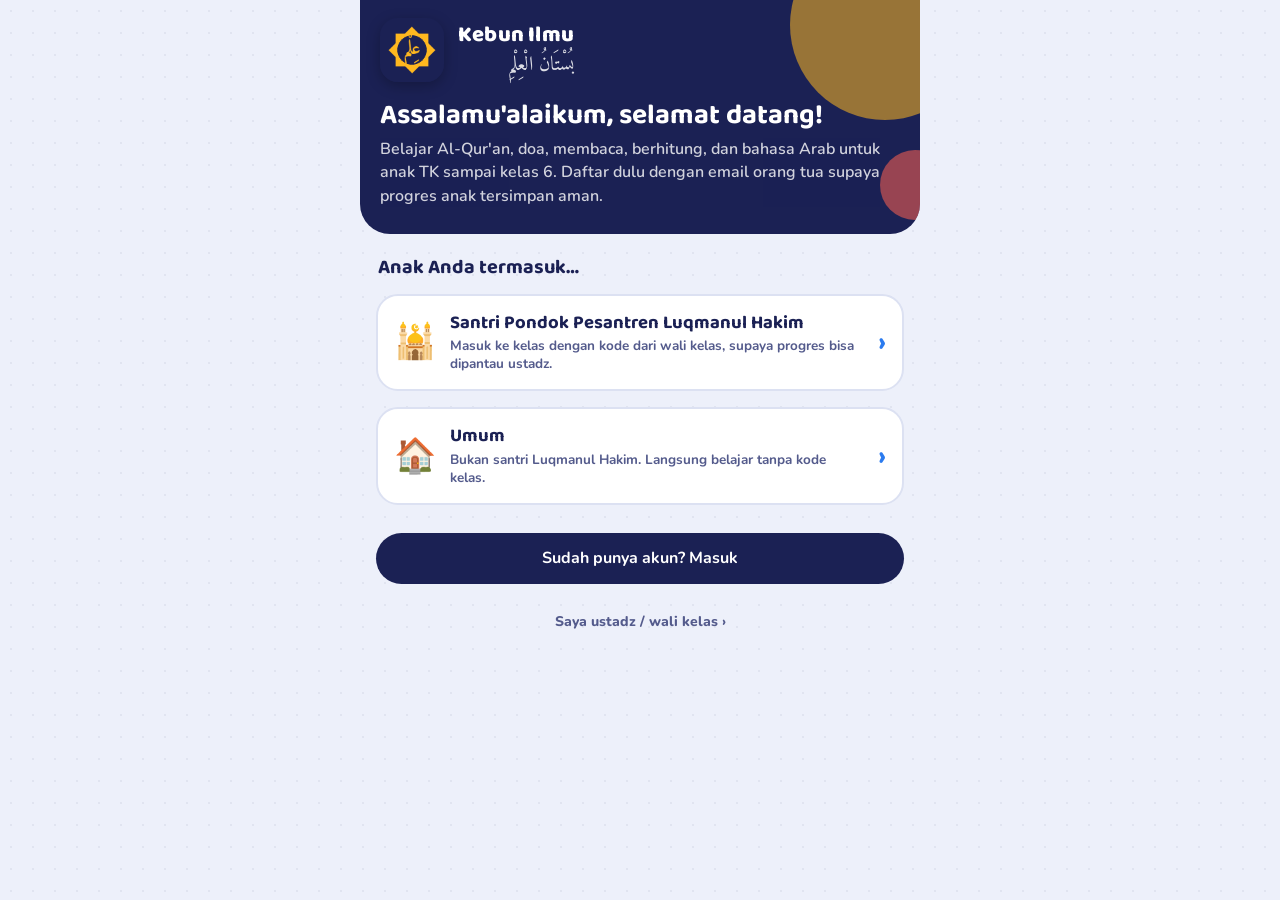
==== commit dd4acca6: "Pilihan santri Luqmanul Hakim / umum saat daftar; kode kelas wajib untuk santri; ringkasan pengguna " ====
--- a/index.html
+++ b/index.html
@@ -578,6 +578,17 @@
 #kForm select { min-width: 110px; flex: 1; }
 #kForm input { min-width: 150px; }
 .skip-link { display: block; margin: 4px auto 0; background: none; color: var(--ink-2); font-weight: 800; font-size: 14px; padding: 8px; }
+
+/* v11 selamat datang & jenis pengguna */
+.mulai-q { font-family: var(--display); font-size: 20px; margin: 4px 2px 0; }
+.asal-card { width: 100%; display: flex; align-items: center; gap: 14px; text-align: left; background: var(--card); border: 2px solid var(--line); border-radius: 22px; padding: 16px; color: var(--ink); }
+.asal-card .ac-ic { font-size: 34px; }
+.asal-card .ac-t { flex: 1; display: grid; gap: 3px; }
+.asal-card b { font-family: var(--display); font-size: 18.5px; line-height: 1.2; }
+.asal-card small { color: var(--ink-2); font-weight: 700; font-size: 13.5px; line-height: 1.35; }
+.asal-card .dk-go { color: #2B7BEF; font-size: 28px; font-weight: 800; }
+.akun-link.dark { background: var(--ink); color: #fff; width: 100%; padding: 14px; font-size: 16px; }
+.asal-pilih { display: flex; justify-content: space-between; align-items: center; gap: 10px; background: #EAF2FF; border: 2px solid #B9D3FB; border-radius: 16px; padding: 10px 14px; font-size: 15px; }
 </style>
 </head>
 <body>
@@ -1212,13 +1223,14 @@
   </div>`;
   if ($('#back')) $('#back').onclick = () => go({ name: 'home' });
   if ($('#doInstall')) $('#doInstall').onclick = async () => { try { installEvt.prompt(); const r = await installEvt.userChoice; installEvt = null; if (r && r.outcome === 'accepted') toast('Sedang dipasang…'); render(); } catch (e) { render(); } };
-  $('#skipInstall').onclick = () => { try { localStorage.setItem('kebun-ilmu-install-seen', '1'); } catch (e) {} go({ name: view.fromHome ? 'home' : (needsSetup() ? 'setup' : 'home') }); };
-}
+  $('#skipInstall').onclick = () => { try { localStorage.setItem('kebun-ilmu-install-seen', '1'); } catch (e) {} go({ name: view.fromHome ? 'home' : (needsSetup() ? (CLOUD_ON && !(S.akun && S.akun.at) ? 'mulai' : 'setup') : 'home') }); };
+}
+const CLOUD_ON = !!(window.CLOUD && window.CLOUD.url && window.CLOUD.key);
 const needsSetup = () => S.profiles.length === 1 && S.profiles[0].name === 'Ananda' && !S.profiles[0].usia;
 const installSeen = () => { try { return localStorage.getItem('kebun-ilmu-install-seen') === '1'; } catch (e) { return true; } };
 const showInstallFirst = CAN_INSTALL_PAGE && !IS_STANDALONE && !installSeen();
 
-let view = { name: showInstallFirst ? 'install' : FIRST_RUN ? 'setup' : 'home' };
+let view = { name: showInstallFirst ? 'install' : FIRST_RUN ? (CLOUD_ON ? 'mulai' : 'setup') : 'home' };
 // Pengelola / wali kelas tanpa anak langsung masuk ke Pantau kelas
 if (view.name === 'home' && S.akun && ['guru', 'pemilik'].includes(S.akun.peran) && S.profiles.every(p => p.name === 'Ananda' && !p.usia && !p.cups)) view = { name: 'pantau' };
 function go(v) { stopClip(); view = v; sheet.className = ''; sheet.innerHTML = ''; render(); window.scrollTo(0, 0); }
@@ -1300,7 +1312,7 @@
   const v = view; v.usia = v.usia || 0; v.jk = v.jk || '';
   const first = !v.add;
   app.innerHTML = `<header class="top setup-top">
-    ${first ? '' : '<button class="back" id="back" aria-label="Kembali" style="margin-bottom:10px">‹</button>'}
+    ${first ? '' : '<button class="back" id="back" style="margin-bottom:12px"><b aria-hidden="true">‹</b> Kembali</button>'}
     <div class="brand-name">Kebun Ilmu <span class="ar">بُسْتَانُ الْعِلْمِ</span></div>
     <h1 class="setup-h">${first ? 'Assalamu\'alaikum! Kenalan dulu, yuk' : 'Tambah anak'}</h1>
     <p class="setup-p">Isi nama, usia, dan jenis kelamin anak. Level soal disesuaikan dari usianya, dan bisa diubah kapan saja.</p>
@@ -1313,10 +1325,10 @@
     <div class="field"><label>Jenis kelamin</label><div class="jk-grid">
       <button type="button" data-jk="L" aria-pressed="${v.jk === 'L'}">Laki-laki<small class="ar">أَحْسَنْتَ</small></button>
       <button type="button" data-jk="P" aria-pressed="${v.jk === 'P'}">Perempuan<small class="ar">أَحْسَنْتِ</small></button></div></div>
-    ${Cloud.in() ? `<div class="field"><label for="sKode">Kode kelas dari wali kelas <span style="font-weight:600;color:var(--ink-2)">(boleh dikosongkan)</span></label><input type="text" id="sKode" maxlength="12" autocapitalize="characters" style="text-transform:uppercase" value="${esc(v.kode || '')}"></div>` : ''}
+    ${Cloud.in() && S.akun.asal === 'pondok' ? `<div class="field"><label for="sKode">Kode kelas dari wali kelas <span style="font-weight:600;color:var(--ink-2)">(wajib untuk santri Luqmanul Hakim)</span></label><input type="text" id="sKode" maxlength="12" autocapitalize="characters" style="text-transform:uppercase" value="${esc(v.kode || '')}"></div>` : ''}
     <p class="setup-err" id="sErr" role="alert"></p>
     <button class="btn primary" type="submit">${first ? 'Mulai belajar ›' : 'Simpan'}</button>
-    ${first && Cloud.in() ? '<button type="button" class="skip-link" id="skipKid">Lewati, saya wali kelas / pengelola ›</button>' : ''}
+    ${first && Cloud.in() && (Cloud.staff() || S.akun.viaGuru) ? '<button type="button" class="skip-link" id="skipKid">Lewati, saya wali kelas / pengelola ›</button>' : ''}
   </form>`;
   const keep = () => { v.nama = $('#sNama').value; if ($('#sKode')) v.kode = $('#sKode').value; };
   if ($('#skipKid')) $('#skipKid').onclick = () => go(Cloud.staff() ? { name: 'pantau' } : { name: 'home' });
@@ -1327,8 +1339,17 @@
   $('#setupF').onsubmit = e => {
     e.preventDefault(); keep();
     const nama = (v.nama || '').trim();
-    const err = !nama ? 'Tulis nama anak dulu.' : !v.usia ? 'Pilih usia anak.' : !v.jk ? 'Pilih laki-laki atau perempuan.' : '';
+    const pondok = Cloud.in() && S.akun.asal === 'pondok';
+    const err = !nama ? 'Tulis nama anak dulu.' : !v.usia ? 'Pilih usia anak.' : !v.jk ? 'Pilih laki-laki atau perempuan.' : pondok && !(v.kode || '').trim() ? 'Masukkan kode kelas dari wali kelas.' : '';
     if (err) { $('#sErr').textContent = err; return; }
+    if (pondok && !v.kodeOk) {
+      const btn0 = $('#setupF button[type=submit]'); btn0.disabled = true; btn0.textContent = 'Memeriksa kode…';
+      Cloud.rpc('cek_kode', { p_kode: v.kode.trim() }).then(k => {
+        if (!k) { $('#sErr').textContent = 'Kode kelas tidak ditemukan. Periksa lagi ke wali kelas.'; btn0.disabled = false; btn0.textContent = 'Simpan'; return; }
+        v.kodeOk = true; $('#setupF').requestSubmit ? $('#setupF').requestSubmit() : $('#setupF').onsubmit(e);
+      }).catch(er => { if (/could not find|does not exist|404|PGRST202/i.test(er.message)) { v.kodeOk = true; $('#setupF').onsubmit(e); } else { $('#sErr').textContent = errText(er); btn0.disabled = false; btn0.textContent = 'Simpan'; } });
+      return;
+    }
     const p = freshProfile(nama, v.usia, v.jk);
     if (first) { S.profiles = S.profiles.filter(x => x.cid && !Cloud.isPlaceholder(x)); S.profiles.push(p); } else S.profiles.push(p);
     S.cur = p.id; save(false);
@@ -1946,6 +1967,7 @@
   else if (view.name === 'setup') renderSetup();
   else if (view.name === 'install') renderInstall();
   else if (view.name === 'akun') renderAkun();
+  else if (view.name === 'mulai') renderMulai();
   else if (view.name === 'pantau') renderPantau();
   else if (view.name === 'kelasku') renderKelasku();
   else if (view.name === 'kelola') renderKelola();
@@ -2011,10 +2033,10 @@
     S.akun = Object.assign(S.akun || {}, { at: js.access_token, rt: js.refresh_token, exp: Math.floor(Date.now() / 1000) + (js.expires_in || 3600), uid: js.user.id, email: js.user.email });
     save(false);
   },
-  async daftar(nama, email, pass) {
-    const js = await Cloud.http('POST', '/auth/v1/signup', { email, password: pass, data: { nama } }, { noAuth: true });
+  async daftar(nama, email, pass, asal) {
+    const js = await Cloud.http('POST', '/auth/v1/signup', { email, password: pass, data: { nama, asal: asal || 'umum' } }, { noAuth: true });
     if (!js || !js.access_token) throw new Error('Pendaftaran berhasil. Buka email Anda untuk konfirmasi, lalu masuk.');
-    Cloud.setSess(js); await Cloud.afterLogin();
+    Cloud.setSess(js); S.akun.asal = asal || 'umum'; await Cloud.afterLogin();
   },
   async masuk(email, pass) {
     const js = await Cloud.http('POST', '/auth/v1/token?grant_type=password', { email, password: pass }, { noAuth: true });
@@ -2029,9 +2051,10 @@
     S.akun = null; S.profiles.forEach(p => { delete p.cid; delete p.kelas; delete p._h; }); S.antre = []; save(false);
   },
   async afterLogin() {
-    const rows = await Cloud.http('GET', '/rest/v1/profil?select=id,email,nama,peran&id=eq.' + S.akun.uid);
+    const rows = await Cloud.http('GET', '/rest/v1/profil?select=*&id=eq.' + S.akun.uid);
     const me = rows && rows[0];
-    if (me) Object.assign(S.akun, { nama: me.nama, peran: me.peran, email: me.email });
+    if (me) Object.assign(S.akun, { nama: me.nama, peran: me.peran, email: me.email, asal: me.asal || S.akun.asal || 'umum' });
+    if (['guru', 'pemilik'].includes(S.akun.peran)) S.akun.asal = 'pondok';
     save(false);
     await Cloud.pull();
   },
@@ -2106,8 +2129,29 @@
     return p.kelas;
   },
   rpc: (fn, args) => Cloud.http('POST', '/rest/v1/rpc/' + fn, args || {}),
+  async setAsal(asal) { S.akun.asal = asal; save(false); try { await Cloud.http('PATCH', '/rest/v1/profil?id=eq.' + S.akun.uid, { asal }, { prefer: 'return=minimal' }); } catch (e) {} },
 };
 window.addEventListener('online', () => Cloud.flush());
+
+/* ---------- Tampilan: Selamat datang (pilih jenis pengguna) ---------- */
+const ASAL_NAMA = { pondok: 'Santri Pondok Pesantren Luqmanul Hakim', umum: 'Umum (bukan santri Luqmanul Hakim)' };
+function renderMulai() {
+  app.innerHTML = `<header class="top setup-top">
+    <div class="inst-hero"><img src="icons/icon-192.png" alt="" width="64" height="64" onerror="this.style.display='none'"><div><div class="brand-name">Kebun Ilmu</div><div class="ar" style="font-size:20px;opacity:.85">بُسْتَانُ الْعِلْمِ</div></div></div>
+    <h1 class="setup-h">Assalamu'alaikum, selamat datang!</h1>
+    <p class="setup-p">Belajar Al-Qur'an, doa, membaca, berhitung, dan bahasa Arab untuk anak TK sampai kelas 6. Daftar dulu dengan email orang tua supaya progres anak tersimpan aman.</p>
+  </header>
+  <div class="setup">
+    <h2 class="mulai-q">Anak Anda termasuk…</h2>
+    <button class="asal-card" data-asal="pondok"><span class="ac-ic">🕌</span><span class="ac-t"><b>Santri Pondok Pesantren Luqmanul Hakim</b><small>Masuk ke kelas dengan kode dari wali kelas, supaya progres bisa dipantau ustadz.</small></span><span class="dk-go">›</span></button>
+    <button class="asal-card" data-asal="umum"><span class="ac-ic">🏠</span><span class="ac-t"><b>Umum</b><small>Bukan santri Luqmanul Hakim. Langsung belajar tanpa kode kelas.</small></span><span class="dk-go">›</span></button>
+    <button class="akun-link dark" id="mMasuk">Sudah punya akun? <b>Masuk</b></button>
+    <button class="skip-link" id="mGuru">Saya ustadz / wali kelas ›</button>
+  </div>`;
+  app.querySelectorAll('[data-asal]').forEach(b => b.onclick = () => go({ name: 'akun', mode: 'daftar', asal: b.dataset.asal, from: { name: 'mulai' } }));
+  $('#mMasuk').onclick = () => go({ name: 'akun', mode: 'masuk', from: { name: 'mulai' } });
+  $('#mGuru').onclick = () => go({ name: 'akun', mode: 'masuk', guru: true, asal: 'pondok', from: { name: 'mulai' } });
+}
 
 /* ---------- Tampilan: Akun (masuk / daftar / lupa) ---------- */
 function renderAkun() {
@@ -2117,8 +2161,10 @@
   app.innerHTML = `<header class="band" style="--c:#1B2154"><div class="band-row"><button class="back" id="back"><b aria-hidden="true">‹</b> Kembali</button><div><h1>${t}</h1><div class="ar">الْحِسَابُ</div></div></div></header>
   <div class="setup">
     ${['masuk', 'daftar'].includes(v.mode) ? `<div class="seg wide" role="tablist"><button data-mode="masuk" aria-pressed="${v.mode === 'masuk'}">Masuk</button><button data-mode="daftar" aria-pressed="${v.mode === 'daftar'}">Daftar baru</button></div>` : ''}
-    ${v.mode === 'daftar' ? '<p class="hint">Satu akun untuk satu keluarga. Setelah daftar, tambahkan anak-anak dan masukkan kode kelas dari wali kelas. Wali kelas yang diundang juga mendaftar di sini dengan email undangannya.</p>' : ''}
-    ${v.mode === 'masuk' ? '<p class="hint">Masuk supaya progres anak tersimpan online dan bisa dipantau wali kelas. Untuk wali kelas dan pengelola, masuk di sini juga.</p>' : ''}
+    ${v.mode === 'daftar' && !v.guru ? `<div class="asal-pilih"><span>${v.asal === 'pondok' ? '🕌' : '🏠'} <b>${ASAL_NAMA[v.asal || 'umum']}</b></span><button type="button" class="linkbtn" id="gantiAsal" style="width:auto;padding:0">Ubah</button></div>
+      <p class="hint">Satu akun untuk satu keluarga. ${v.asal === 'pondok' ? 'Setelah daftar, tambahkan anak dan masukkan <b>kode kelas</b> dari wali kelas.' : 'Setelah daftar, tambahkan anak dan langsung belajar.'}</p>` : ''}
+    ${v.guru ? '<p class="hint">Untuk ustadz/wali kelas: gunakan <b>email yang didaftarkan pengelola</b>. Belum punya akun? Pilih <b>Daftar baru</b> dengan email itu.</p>' : ''}
+    ${v.mode === 'masuk' && !v.guru ? '<p class="hint">Masuk dengan email yang sudah didaftarkan. Progres anak akan dimuat dari akun.</p>' : ''}
     <form id="akunF" autocomplete="on">
       ${v.mode === 'daftar' ? '<div class="field"><label for="aNama">Nama Anda</label><input type="text" id="aNama" autocomplete="name" placeholder="mis. Abu Abdullah" required></div>' : ''}
       ${v.mode !== 'baru' ? '<div class="field"><label for="aEmail">Email</label><input type="email" id="aEmail" autocomplete="email" inputmode="email" placeholder="nama@gmail.com" required></div>' : ''}
@@ -2131,6 +2177,7 @@
   </div>`;
   $('#back').onclick = () => go(back);
   app.querySelectorAll('[data-mode]').forEach(b => b.onclick = () => { view.mode = b.dataset.mode; render(); });
+  if ($('#gantiAsal')) $('#gantiAsal').onclick = () => go({ name: 'mulai' });
   if ($('#toLupa')) $('#toLupa').onclick = () => { view.mode = 'lupa'; render(); };
   if ($('#toMasuk')) $('#toMasuk').onclick = () => { view.mode = 'masuk'; render(); };
   $('#akunF').onsubmit = async e => {
@@ -2139,11 +2186,13 @@
     try {
       const email = $('#aEmail') ? $('#aEmail').value.trim().toLowerCase() : '', pass = $('#aPass') ? $('#aPass').value : '';
       if (v.mode === 'masuk') { await Cloud.masuk(email, pass); toast('Ahlan, ' + (S.akun.nama || 'selamat datang') + '!'); }
-      else if (v.mode === 'daftar') { await Cloud.daftar($('#aNama').value.trim(), email, pass); toast('Akun dibuat. Barakallahu fiik!'); }
+      else if (v.mode === 'daftar') { await Cloud.daftar($('#aNama').value.trim(), email, pass, v.guru ? 'pondok' : (v.asal || 'umum')); toast('Akun dibuat. Barakallahu fiik!'); }
       else if (v.mode === 'lupa') { await Cloud.lupa(email); er.style.color = 'var(--ink)'; er.textContent = 'Tautan untuk mengatur ulang kata sandi sudah dikirim ke email Anda.'; btn.disabled = false; btn.textContent = old; return; }
       else if (v.mode === 'baru') { await Cloud.gantiSandi(pass); toast('Kata sandi baru tersimpan'); }
       const needKid = S.profiles.length === 1 && Cloud.isPlaceholder(S.profiles[0]);
-      go(Cloud.staff() ? { name: 'pantau' } : needKid ? { name: 'setup' } : back.name === 'setup' ? { name: 'home' } : back);
+      if (v.guru) { S.akun.viaGuru = true; save(false); }
+      if (v.guru && !Cloud.staff()) { toast('Email ini belum terdaftar sebagai wali kelas. Hubungi pengelola.'); }
+      go(Cloud.staff() && needKid ? { name: 'pantau' } : needKid ? { name: 'setup' } : ['setup', 'mulai'].includes(back.name) ? { name: 'home' } : back);
     } catch (err) { er.style.color = ''; er.textContent = errText(err); btn.disabled = false; btn.textContent = old; }
   };
 }
@@ -2174,10 +2223,11 @@
     <div class="row" style="border:0;gap:8px;flex-wrap:wrap"><button class="sbtn" data-akun="masuk">Masuk</button><button class="sbtn light" data-akun="daftar">Daftar akun baru</button></div></section>`;
   const peran = { pemilik: 'Pengelola', guru: 'Wali kelas', ortu: 'Orang tua' }[S.akun.peran] || 'Orang tua';
   return `<section class="panel"><h2>Akun & kelas</h2>
-    <div class="row" style="display:block"><b>${esc(S.akun.nama || S.akun.email)}</b><div class="hint" style="margin:2px 0 0">${esc(S.akun.email || '')} · ${peran}${Cloud.status && Cloud.status !== 'ok' ? ' · <span style="color:#C62828">' + esc(Cloud.status) + '</span>' : (S.antre && S.antre.length ? ' · menunggu sinyal untuk mengirim ' + S.antre.length + ' hasil' : ' · tersimpan online')}</div></div>
+    <div class="row" style="display:block"><b>${esc(S.akun.nama || S.akun.email)}</b>${!Cloud.staff() ? ` <span class="tag">${S.akun.asal === 'pondok' ? 'Santri Luqmanul Hakim' : 'Umum'}</span>` : ''}<div class="hint" style="margin:2px 0 0">${esc(S.akun.email || '')} · ${peran}${Cloud.status && Cloud.status !== 'ok' ? ' · <span style="color:#C62828">' + esc(Cloud.status) + '</span>' : (S.antre && S.antre.length ? ' · menunggu sinyal untuk mengirim ' + S.antre.length + ' hasil' : ' · tersimpan online')}</div></div>
     ${S.profiles.filter(p => !Cloud.isPlaceholder(p)).map(p => `<div class="row" style="display:block"><div style="display:flex;justify-content:space-between;gap:8px;align-items:center;flex-wrap:wrap"><b>${esc(p.name)}</b>
-      ${p.kelas ? `<span class="tag">${esc(p.kelas.nama)}</span>` : '<span class="hint" style="margin:0">Belum masuk kelas</span>'}</div>
-      <div style="display:flex;gap:8px;margin-top:8px"><input type="text" id="kd-${p.id}" placeholder="${p.kelas ? 'Ganti dengan kode kelas lain' : 'Kode kelas dari wali kelas'}" autocapitalize="characters" style="flex:1;text-transform:uppercase"><button class="sbtn" data-kode="${p.id}">${p.kelas ? 'Ganti' : 'Gabung'}</button></div></div>`).join('')}
+      ${p.kelas ? `<span class="tag">${esc(p.kelas.nama)}</span>` : `<span class="hint" style="margin:0">${S.akun.asal === 'pondok' ? 'Belum masuk kelas' : 'Pengguna umum'}</span>`}</div>
+      ${S.akun.asal === 'pondok' || p.kelas ? `<div style="display:flex;gap:8px;margin-top:8px"><input type="text" id="kd-${p.id}" placeholder="${p.kelas ? 'Ganti dengan kode kelas lain' : 'Kode kelas dari wali kelas'}" autocapitalize="characters" style="flex:1;text-transform:uppercase"><button class="sbtn" data-kode="${p.id}">${p.kelas ? 'Ganti' : 'Gabung'}</button></div>` : ''}</div>`).join('')}
+    ${!Cloud.staff() ? `<div class="row" style="border:0;padding-bottom:0"><span class="hint" style="margin:0">${S.akun.asal === 'pondok' ? 'Bukan santri Luqmanul Hakim?' : 'Ternyata santri Pondok Pesantren Luqmanul Hakim?'}</span><button class="linkbtn" id="ubahAsal" style="width:auto;padding:0">${S.akun.asal === 'pondok' ? 'Ubah ke Umum' : 'Ubah ke Santri'}</button></div>` : ''}
     <div class="row" style="border:0;gap:8px;flex-wrap:wrap">${Cloud.staff() ? '<button class="sbtn" id="toPantau">📋 Pantau kelas</button>' : ''}<button class="sbtn light" id="syncNow">↻ Sinkronkan</button><button class="sbtn danger" id="logout">Keluar akun</button></div></section>`;
 }
 function bindCloudParent() {
@@ -2190,6 +2240,7 @@
     catch (e) { toast(errText(e)); b.disabled = false; b.textContent = 'Gabung'; }
   });
   if ($('#toPantau')) $('#toPantau').onclick = () => go({ name: 'pantau' });
+  if ($('#ubahAsal')) $('#ubahAsal').onclick = async () => { await Cloud.setAsal(S.akun.asal === 'pondok' ? 'umum' : 'pondok'); toast('Jenis akun diubah'); render(); };
   if ($('#syncNow')) $('#syncNow').onclick = async () => { $('#syncNow').textContent = 'Menyinkronkan…'; try { await Cloud.pull(); toast('Tersinkron'); } catch (e) { toast(errText(e)); } render(); };
   if ($('#logout')) $('#logout').onclick = async () => { const b = $('#logout'); if (!b.dataset.sure) { b.dataset.sure = 1; b.textContent = 'Yakin keluar?'; return; } await Cloud.keluar(); toast('Sudah keluar dari akun'); render(); };
 }
@@ -2220,6 +2271,7 @@
   const total = rows.reduce((a, r) => a + (+r.jumlah_murid || 0), 0), aktif = rows.reduce((a, r) => a + (+r.aktif_hari_ini || 0), 0);
   app.querySelector('.learn').innerHTML = `
     <div class="stat-row"><div class="stat"><b>${rows.length}</b><span>kelas</span></div><div class="stat"><b>${total}</b><span>murid</span></div><div class="stat"><b>${aktif}</b><span>latihan hari ini</span></div></div>
+    ${owner ? '<div id="umumBox"></div>' : ''}
     ${owner ? '<div class="row" style="border:0;gap:8px;flex-wrap:wrap;padding:0"><button class="sbtn" id="kelola">⚙️ Kelola kelas & wali kelas</button><button class="sbtn light" id="csv">⬇️ Unduh rekap (Excel/CSV)</button></div>' : ''}
     ${rows.length ? rows.map(r => `<button class="kelas-card" data-k="${r.kelas_id}">
       <div><b>${esc(r.nama)}</b><small>${JENJANG[r.jenjang] || ''}${r.wali ? ' · ' + esc(r.wali) : owner ? ' · <i>belum ada wali kelas</i>' : ''}</small></div>
@@ -2227,6 +2279,8 @@
       : `<div class="empty">${owner ? 'Belum ada kelas. Buat kelas lewat tombol Kelola.' : 'Anda belum ditugaskan ke kelas mana pun. Hubungi pengelola.'}</div>`}`;
   app.querySelectorAll('[data-k]').forEach(b => b.onclick = () => { const r = rows.find(x => x.kelas_id === b.dataset.k); go({ name: 'kelasku', kelas: r }); });
   if ($('#kelola')) $('#kelola').onclick = () => go({ name: 'kelola' });
+  if (owner) Cloud.rpc('ringkasan_umum').then(u => { const el = $('#umumBox'); if (!el || !u) return;
+    el.innerHTML = `<div class="lcard" style="padding:12px 14px"><b>Seluruh pengguna</b><div class="stat-row" style="margin-top:8px"><div class="stat"><b>${u.keluarga_pondok}</b><span>keluarga santri Luqmanul Hakim</span></div><div class="stat"><b>${u.keluarga_umum}</b><span>keluarga umum</span></div><div class="stat"><b>${u.anak_umum}</b><span>anak umum · ${u.aktif_umum} latihan hari ini</span></div></div></div>`; }).catch(() => {});
   if ($('#csv')) $('#csv').onclick = () => unduhRekap(rows);
 }
 
@@ -2343,7 +2397,7 @@
 }
 
 /* Mulai: perbarui data bila sudah masuk */
-if (Cloud.in()) Cloud.afterLogin().then(() => { if (['home', 'parent'].includes(view.name)) render(); }).catch(() => {});
+if (Cloud.in()) Cloud.afterLogin().then(() => { if (view.name === 'home' && Cloud.staff() && S.profiles.every(Cloud.isPlaceholder)) go({ name: 'pantau' }); else if (['home', 'parent'].includes(view.name)) render(); }).catch(() => {});
 window.__cloudSchedule = () => Cloud.schedule();
 
 
